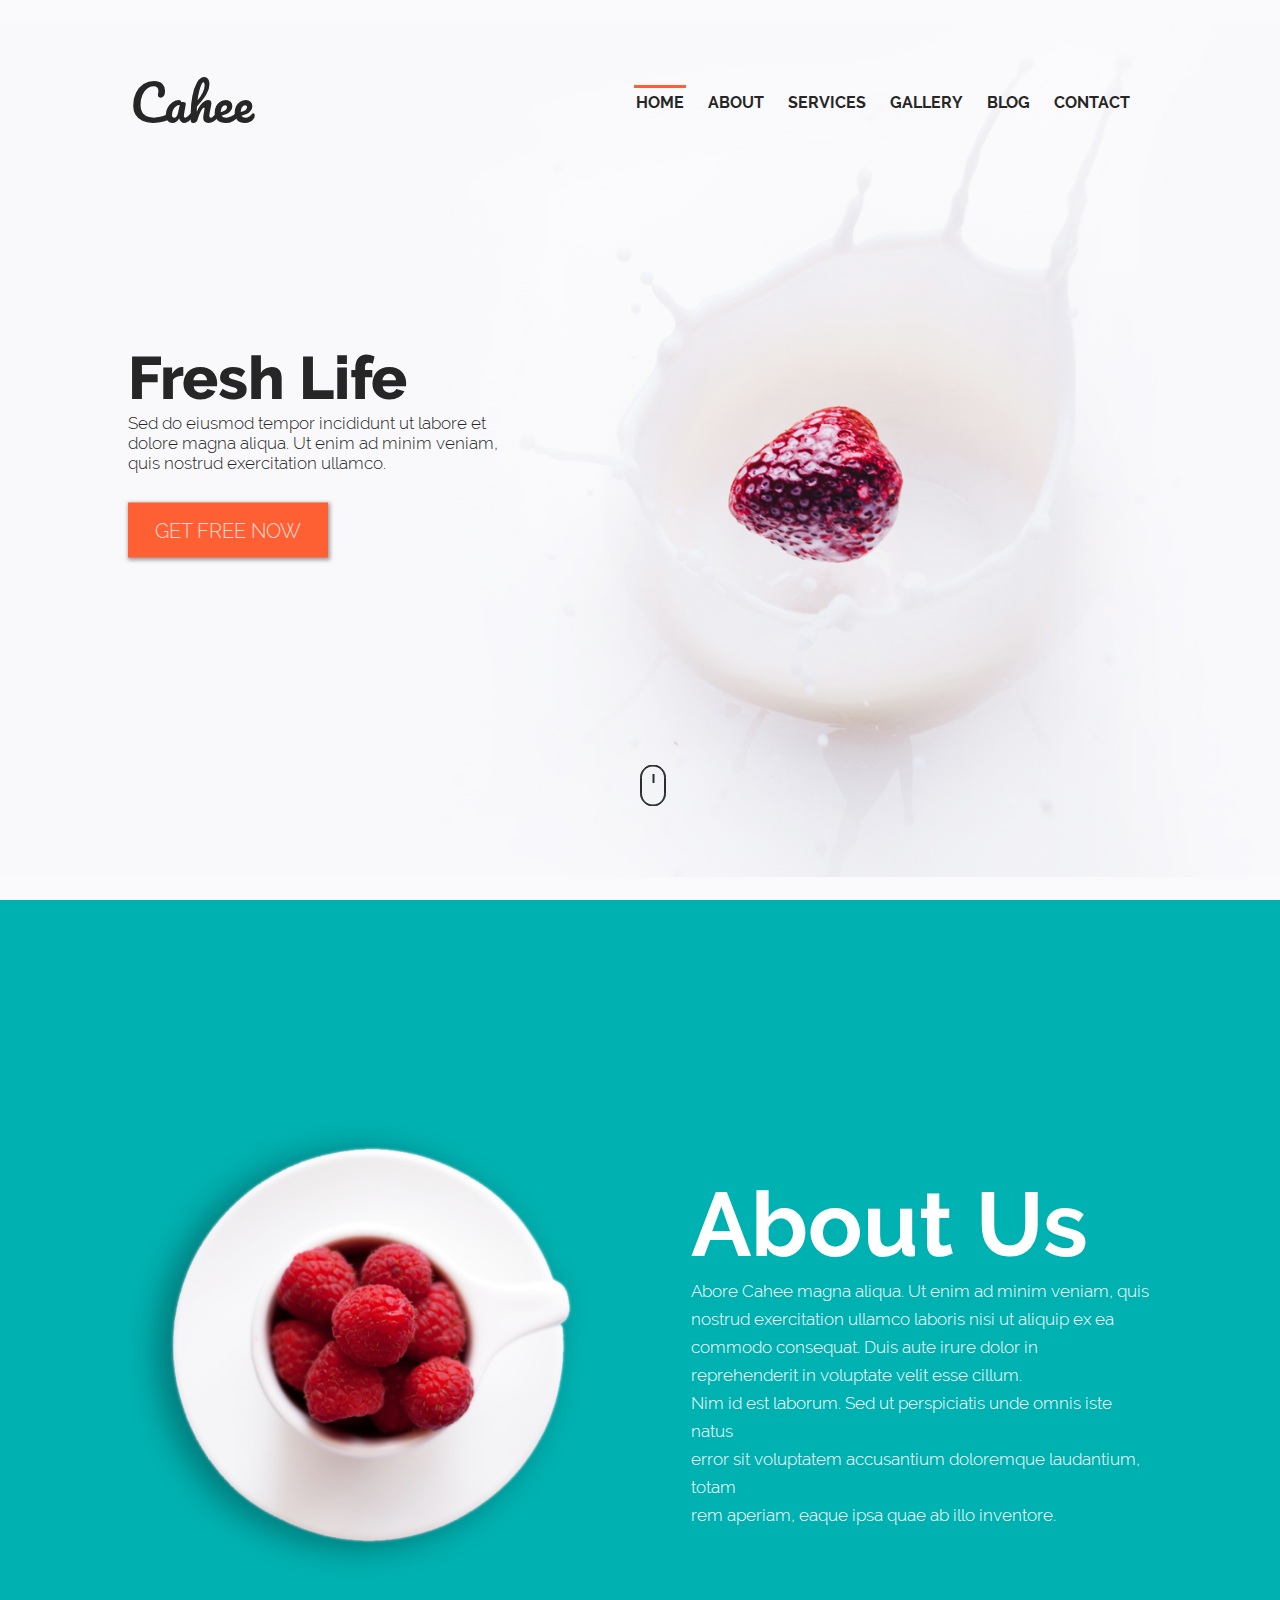
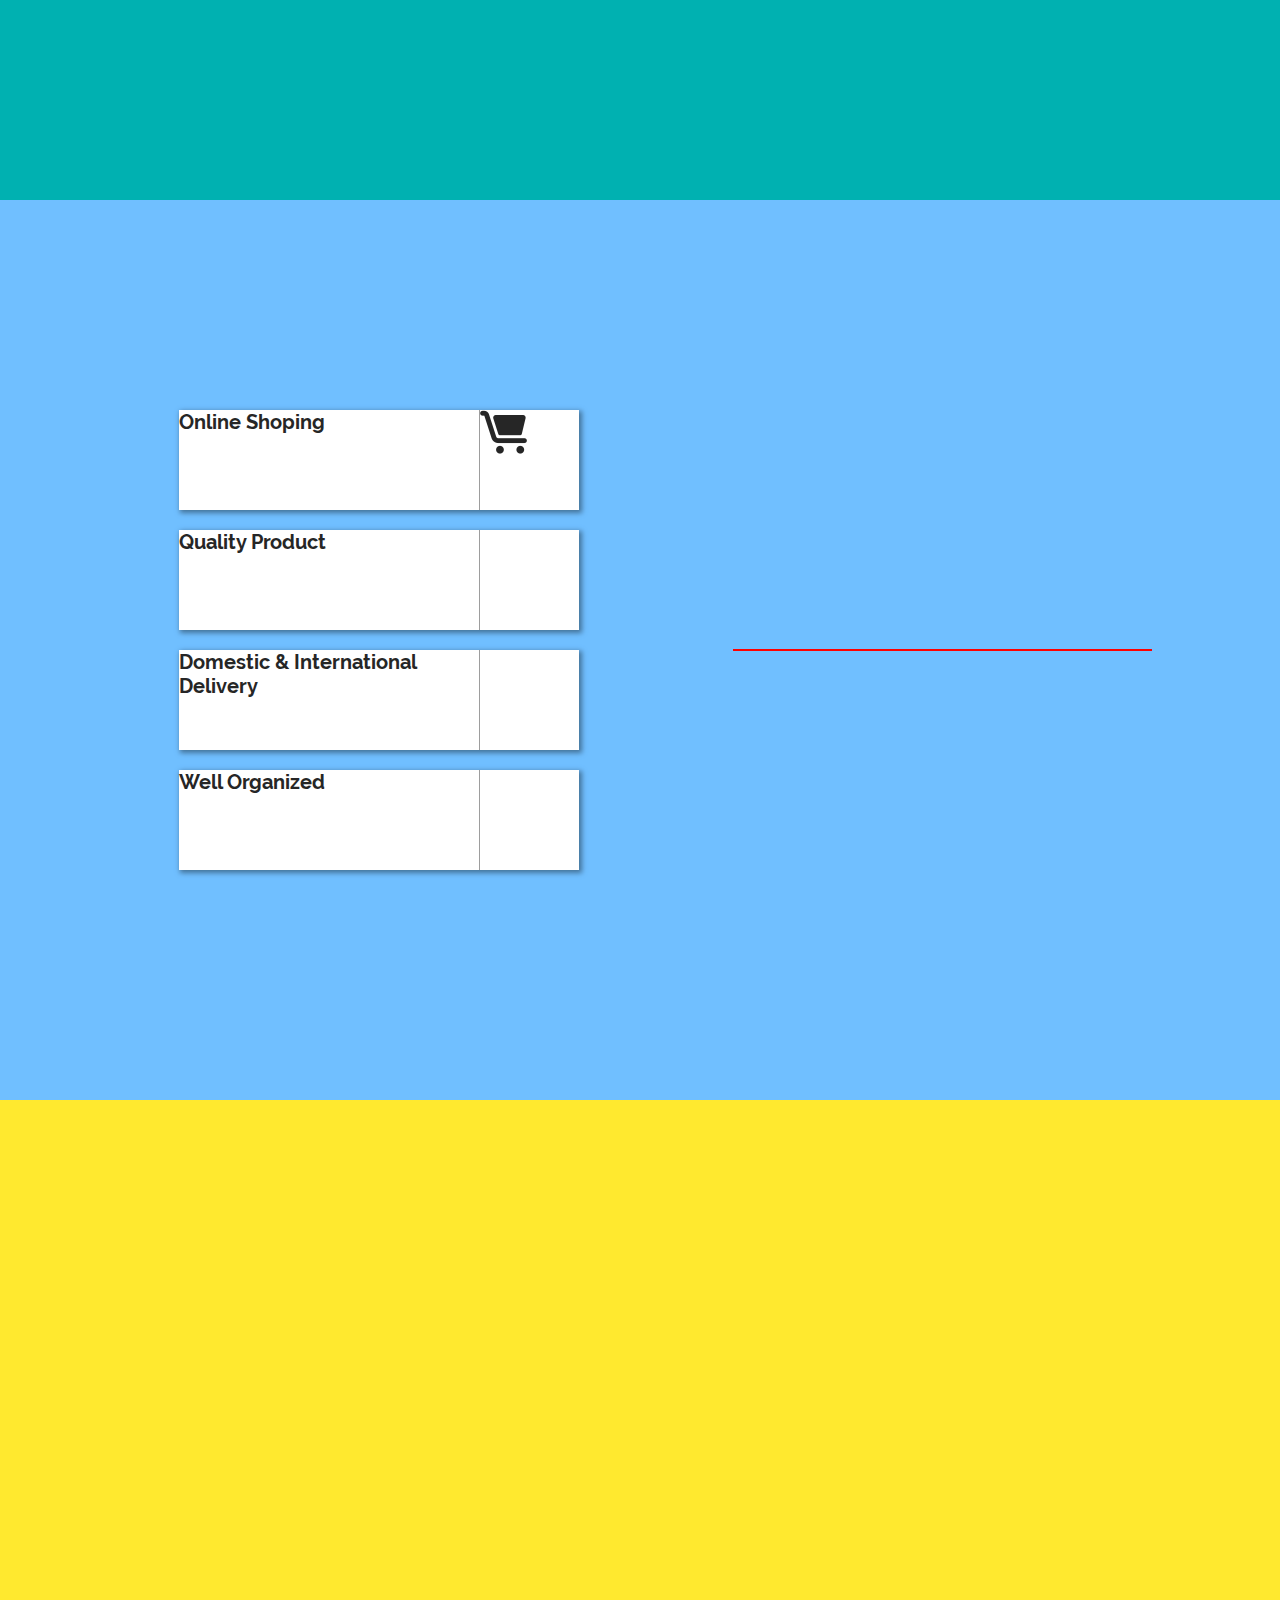
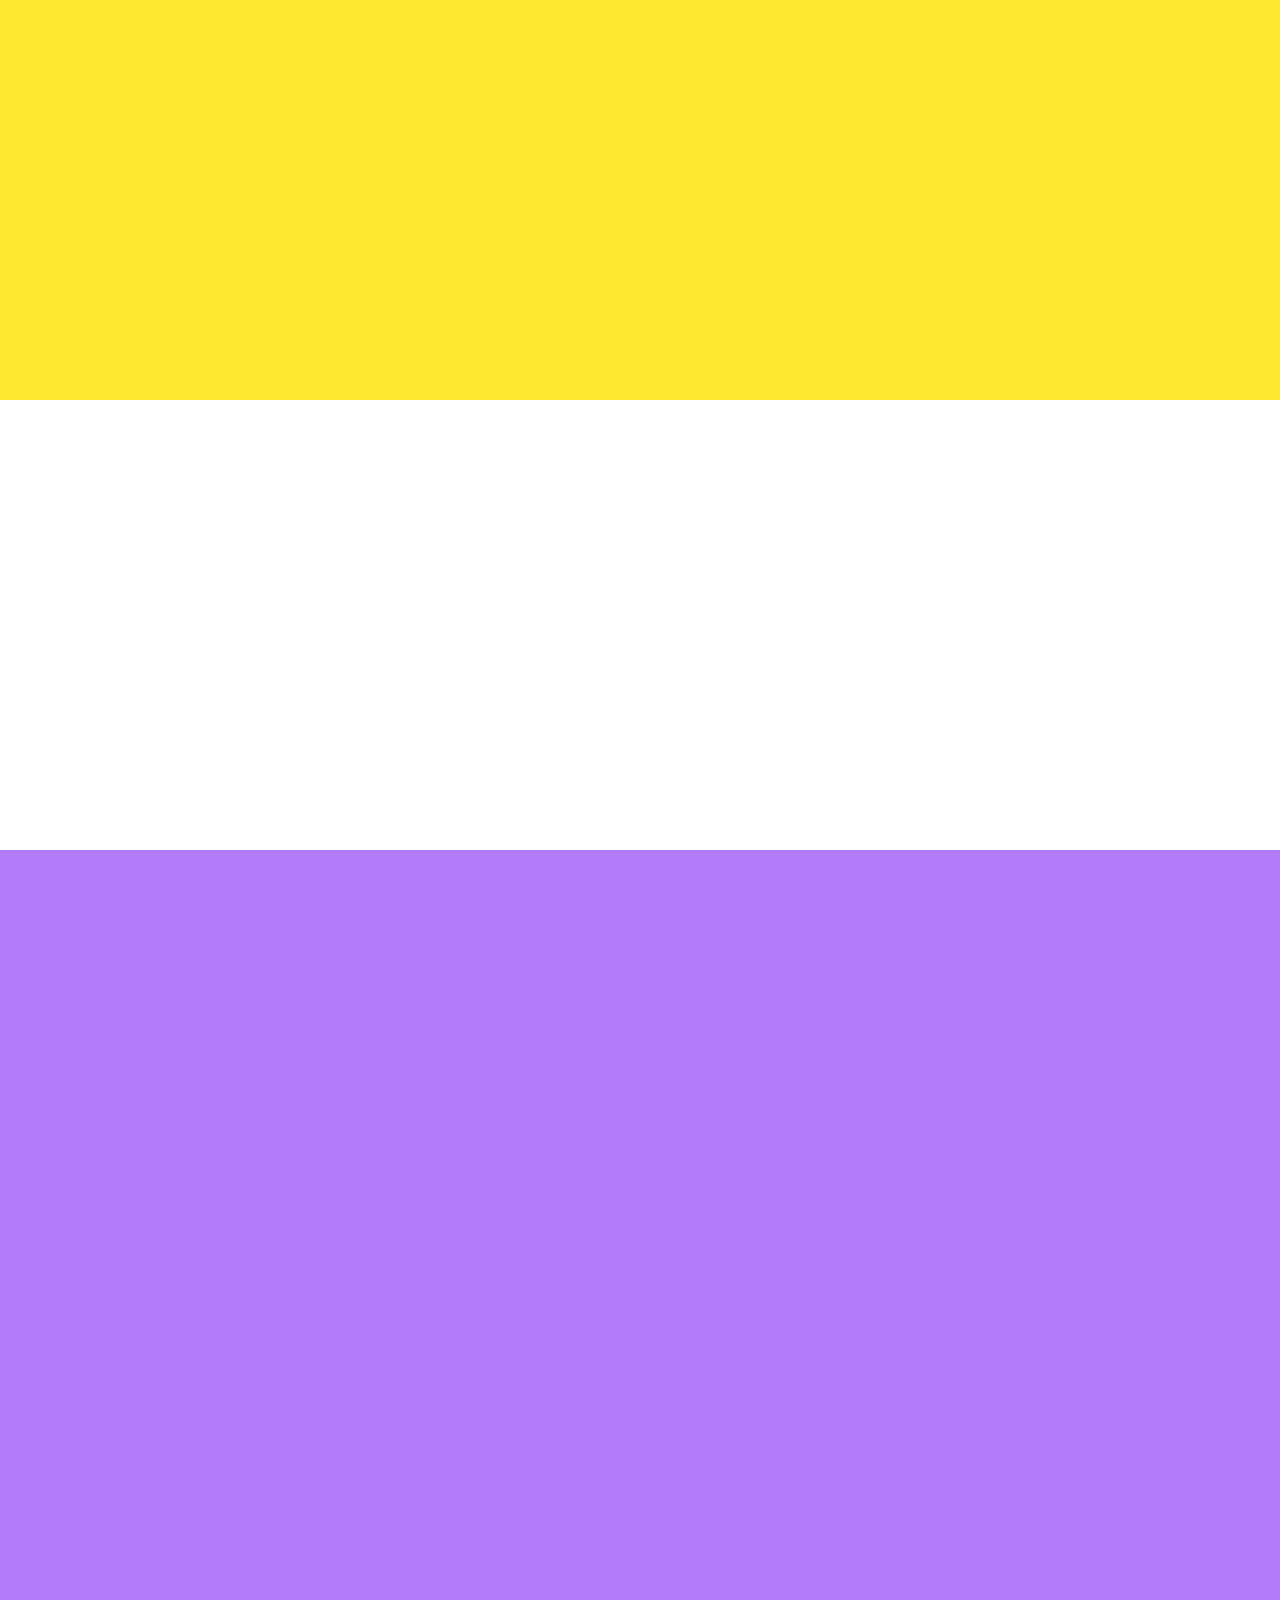
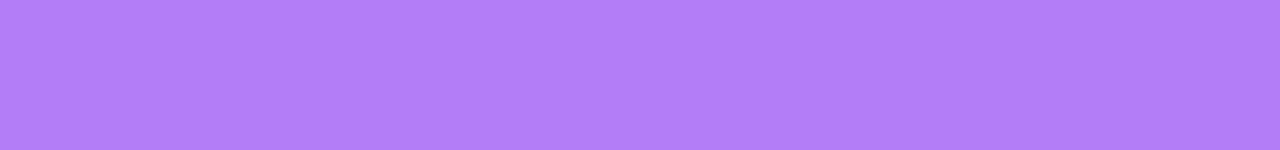
==== index.html @ 4faba1c3 "psd to html project" ====
<!DOCTYPE html>
<html lang="en">
<head>
    <meta charset="UTF-8">
    <meta name="viewport" content="width=device-width, initial-scale=1.0">
    <meta http-equiv="X-UA-Compatible" content="ie=edge">
    <title>Weekly WebDev Challenge 2</title>
    <link href="css/bootstrap-grid.min.css" rel="stylesheet">
    <link href="css/style.css" rel="stylesheet">
</head>
<body>
    <div class="wrapper">
        <header class="home">
            <nav class="nav">
                <ul class="navbar">
                    <li class="navbar__item--left"><a class="navbar__link navbar__link--logo" href="#">Cahee</a></li>
                    <li class="navbar__item navbar__item--right"><a class="navbar__link navbar__link--active" href="#">HOME</a></li>
                    <li class="navbar__item"><a class="navbar__link" href="#">ABOUT</a></li>
                    <li class="navbar__item"><a class="navbar__link" href="#">SERVICES</a></li>
                    <li class="navbar__item"><a class="navbar__link" href="#">GALLERY</a></li>
                    <li class="navbar__item"><a class="navbar__link" href="#">BLOG</a></li>
                    <li class="navbar__item"><a class="navbar__link" href="#">CONTACT</a></li>
                </ul>
            </nav>
            <div class="home__information">
                <span class="home__title">Fresh Life</span>
                <span class="home__description">Sed do eiusmod tempor incididunt ut labore et<br> dolore magna aliqua. Ut enim ad minim veniam,<br> quis nostrud exercitation ullamco.</span>
                <button class="home__btn">GET FREE NOW</button>
            </div>
            <a class="mouse-icon">
                <svg version="1.1" x="0px" y="0px" width="26px" height="41px" viewBox="0 0 25 41" style="enable-background:new 0 0 25 41;" xml:space="preserve">
                    <path style="fill:#2C2D2D;" d="M12.5,0C5.6,0,0,5.6,0,12.5v16C0,35.4,5.6,41,12.5,41S25,35.4,25,28.5v-16C25,5.6,19.4,0,12.5,0z M24,28.5C24,34.9,18.9,40,12.5,40S1,34.9,1,28.5v-16C1,6.1,6.1,1,12.5,1S24,6.1,24,12.5V28.5z" stroke="#2C2D2D" stroke-width="1"/>
                    <rect x="12" y="9" style="fill-rule:evenodd;clip-rule:evenodd;fill:#2C2D2D;" width="2" height="9"/>
                </svg>
            </a>
        </header>
        <section class="about">
            <div class="about__img"><img  src="../assets/img/about-img.png" alt="" ></div>
            <span class="about__information">
                <span class="about__title">About Us</span>
                <span class="about__description">
                <p class="about__paragraph">Abore Cahee magna aliqua. Ut enim ad minim veniam, quis <br> nostrud exercitation ullamco laboris nisi ut aliquip ex ea <br> commodo consequat. Duis aute irure dolor in <br> reprehenderit in voluptate velit esse cillum.</p>
                <p class="about__paragraph">Nim id est laborum. Sed ut perspiciatis unde omnis iste natus <br> error sit voluptatem accusantium doloremque laudantium, totam <br> rem aperiam, eaque ipsa quae ab illo inventore.</p>
                </span>
            </span>
        </section >
        <section class="services">
            <div class="services__menu">
                <div class="services__card">
                    <div class="services__service">Online Shoping</div>
                    <div class="services__icon"><img src="../assets/img/icon-shop.png" alt=""></div>
                </div>
                <div class="services__card">
                    <div class="services__service">Quality Product</div>
                    <div class="services__icon"><img src="" alt=""></div>
                </div >
                <div class="services__card">
                    <div class="services__service">Domestic & International Delivery</div>
                    <div class="services__icon"><img src="" alt=""></div>
                </div>
                <div class="services__card">
                    <div class="services__service">Well Organized</div>
                    <div class="services__icon"><img src="" alt=""></div>
                </div>
            </div>
            <div class="services__title">

            </div>
        </section>
        <section class="gallery">
        </section>
        <section class="subscribe">
        </section>
        <section class="blog">
        </section>
        <section class="contact">
        </section>

    </div>
</body>
</html>
---- css/style.css ----
* {
  color: #262626;
  font-family: 'Raleway', sans-serif;
  -webkit-box-sizing: border-box;
          box-sizing: border-box;
  margin: 0;
  padding: 0; }

img {
  display: block;
  max-width: 100%;
  height: auto; }

@font-face {
  src: url("../fonts/Pacifico/Pacifico-Regular.ttf");
  font-family: 'Pacifico'; }

@font-face {
  src: url("../fonts/Raleway/Raleway-Bold.ttf");
  font-family: 'Raleway';
  font-weight: bold; }

@font-face {
  src: url("../fonts/Raleway/Raleway-ExtraBold.ttf");
  font-family: 'Raleway';
  font-weight: 900; }

@font-face {
  src: url("../fonts/Raleway/Raleway-Light.ttf");
  font-family: 'Raleway'; }

.home {
  background-image: url("../assets/img/header-bg.jpg");
  background-position: center center;
  background-size: contain;
  min-height: 100vh;
  background-repeat: no-repeat;
  background-color: #faf9fb;
  padding: 0 10%;
  position: relative; }
  .home__information {
    position: absolute;
    top: 50%;
    -webkit-transform: translate(0, -50%);
        -ms-transform: translate(0, -50%);
            transform: translate(0, -50%); }
  .home__title {
    font-size: 60px;
    font-weight: 900;
    display: block; }
  .home__description {
    font-size: 17px;
    display: block; }
  .home__btn {
    display: block;
    width: 200px;
    height: 55px;
    font-size: 20px;
    outline: none;
    margin-top: 30px;
    background-color: #ff6033;
    border: none;
    color: #ffdcd6;
    -webkit-box-shadow: 1px 1px 4px 1px #9a9a9c;
            box-shadow: 1px 1px 4px 1px #9a9a9c;
    cursor: pointer; }

.nav {
  padding-top: 50px; }

.navbar {
  margin: 0;
  padding: 0;
  list-style-type: none;
  display: -webkit-box;
  display: -ms-flexbox;
  display: flex;
  -ms-flex-item-align: start;
      align-self: flex-start;
  overflow: hidden;
  margin: auto; }
  .navbar__item {
    margin-right: 20px;
    display: -webkit-box;
    display: -ms-flexbox;
    display: flex;
    -ms-flex-item-align: center;
        align-self: center; }
    .navbar__item--left {
      -ms-flex-item-align: start;
          align-self: flex-start; }
    .navbar__item--right {
      margin-left: auto; }
  .navbar__link {
    display: block;
    text-decoration: none;
    font-size: 16px;
    font-weight: bold;
    border-top: 3px solid transparent;
    border-bottom: 3px solid transparent;
    padding: 5px 2px;
    -webkit-transition: all .3s ease;
    -o-transition: all .3s ease;
    transition: all .3s ease; }
    .navbar__link--logo {
      font-family: 'Pacifico', cursive;
      font-size: 50px;
      font-weight: normal; }

.navbar__link:hover,
.navbar__link--active {
  border-top: 3px solid #ff6033; }

.mouse-icon {
  position: absolute;
  top: 85%;
  left: 50%; }

.mouse-icon svg {
  position: relative;
  cursor: pointer; }

.mouse-icon svg rect {
  top: 10px;
  position: absolute;
  bottom: 10px;
  left: 0;
  -webkit-animation-name: mousescroll;
          animation-name: mousescroll;
  -webkit-animation-duration: 1s;
          animation-duration: 1s;
  -webkit-animation-iteration-count: infinite;
          animation-iteration-count: infinite;
  -webkit-animation-timing-function: linear;
          animation-timing-function: linear; }

@-webkit-keyframes mousescroll {
  0% {
    -webkit-transform: translateY(0px);
            transform: translateY(0px);
    opacity: 0; }
  50% {
    -webkit-transform: translateY(4px);
            transform: translateY(4px);
    opacity: 1; }
  100% {
    -webkit-transform: translateY(8px);
            transform: translateY(8px);
    opacity: 0; } }

@keyframes mousescroll {
  0% {
    -webkit-transform: translateY(0px);
            transform: translateY(0px);
    opacity: 0; }
  50% {
    -webkit-transform: translateY(4px);
            transform: translateY(4px);
    opacity: 1; }
  100% {
    -webkit-transform: translateY(8px);
            transform: translateY(8px);
    opacity: 0; } }

.about {
  background-color: #00b1b1;
  min-height: 100vh;
  padding: 0 10%;
  display: -webkit-box;
  display: -ms-flexbox;
  display: flex;
  -webkit-box-align: center;
      -ms-flex-align: center;
          align-items: center; }
  .about__img {
    -webkit-box-flex: 1;
        -ms-flex: 1 1 50%;
            flex: 1 1 50%;
    margin-right: 5%; }
  .about__title {
    color: white;
    font-size: 90px;
    font-weight: 700; }
  .about__information {
    -webkit-box-flex: 1;
        -ms-flex: 1 1 50%;
            flex: 1 1 50%;
    margin-left: 5%; }
  .about__paragraph {
    color: white;
    font-size: 17px;
    line-height: 28px; }

.services {
  background-color: #70bfff;
  min-height: 100vh;
  padding: 0 10%;
  display: -webkit-box;
  display: -ms-flexbox;
  display: flex;
  -webkit-box-align: center;
      -ms-flex-align: center;
          align-items: center; }
  .services__menu {
    padding: 5%;
    -webkit-box-flex: 1;
        -ms-flex: 1 1 50%;
            flex: 1 1 50%;
    margin-right: 5%; }
  .services__card {
    height: 100px;
    width: 400px;
    background-color: #ffffff;
    margin-bottom: 20px;
    -webkit-box-shadow: 2px 2px 5px 1px #44739a;
            box-shadow: 2px 2px 5px 1px #44739a;
    display: -webkit-box;
    display: -ms-flexbox;
    display: flex; }
  .services__title {
    background-image: url("../assets/img/services-bg.jpg");
    border: 1px solid red;
    -webkit-box-flex: 1;
        -ms-flex: 1 1 50%;
            flex: 1 1 50%;
    margin-left: 5%; }
  .services__service {
    font-size: 20px;
    font-weight: 700;
    height: 100%;
    width: 75%; }
  .services__icon {
    width: 25%;
    border-left: 1px solid #9d9d9d;
    height: 100%;
    width: 25%; }

.gallery {
  background-color: #ffe92f;
  min-height: 100vh; }

.subscribe {
  background-color: #ffffff;
  min-height: 50vh; }

.blog {
  background-color: #b07cf7;
  min-height: 100vh; }

/*# sourceMappingURL=[data-uri] */
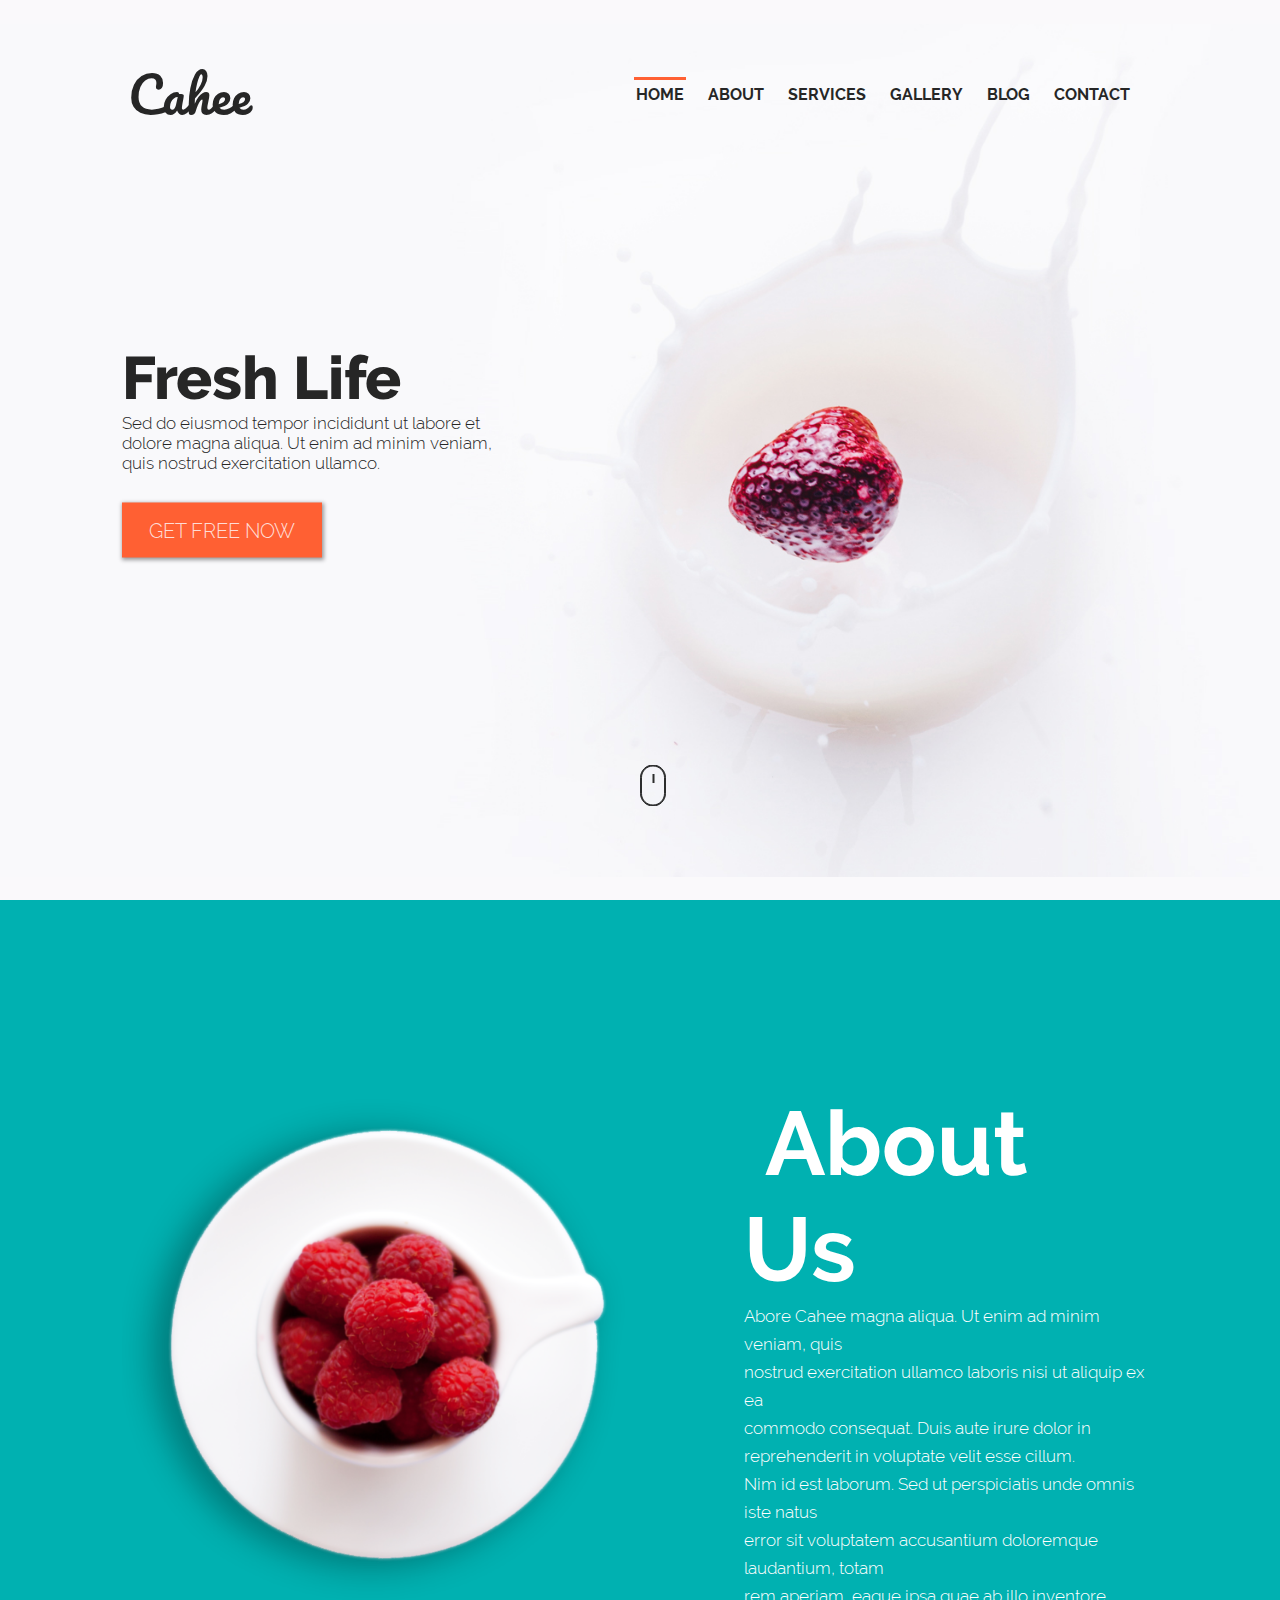
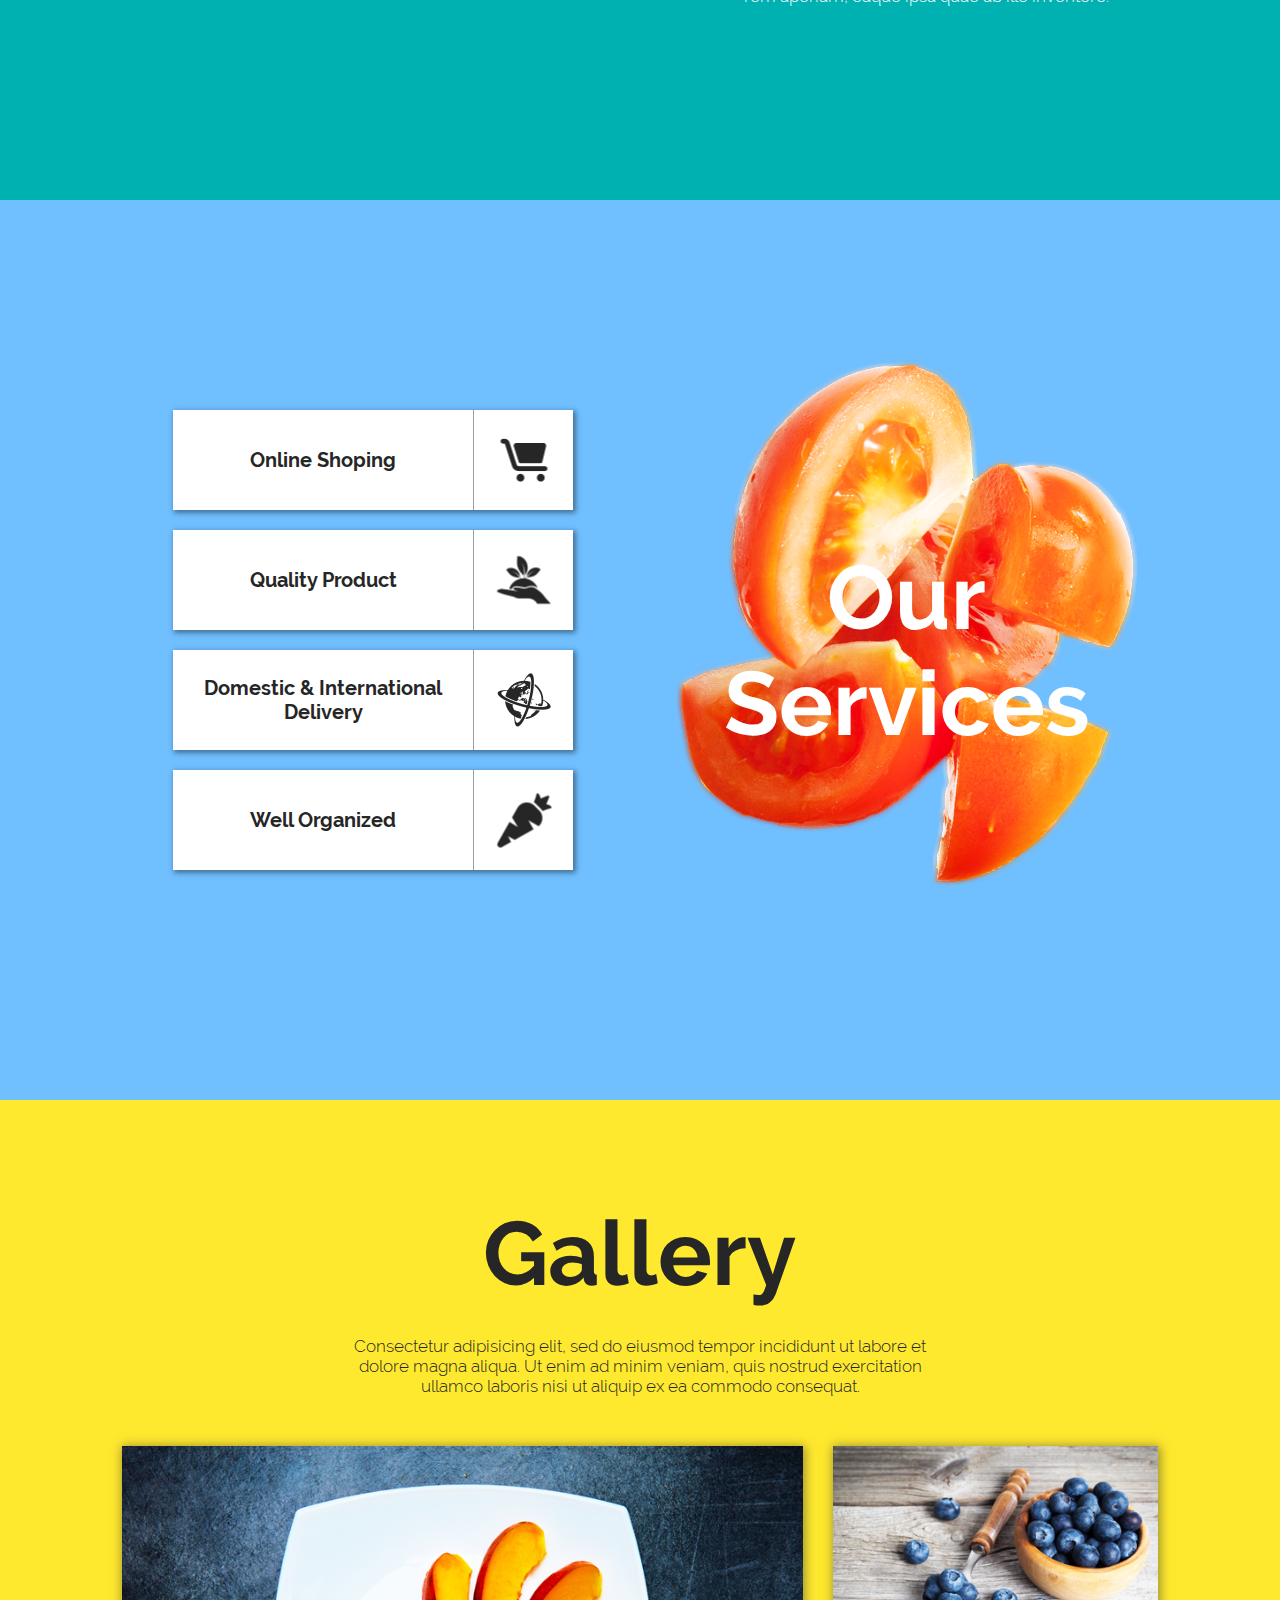
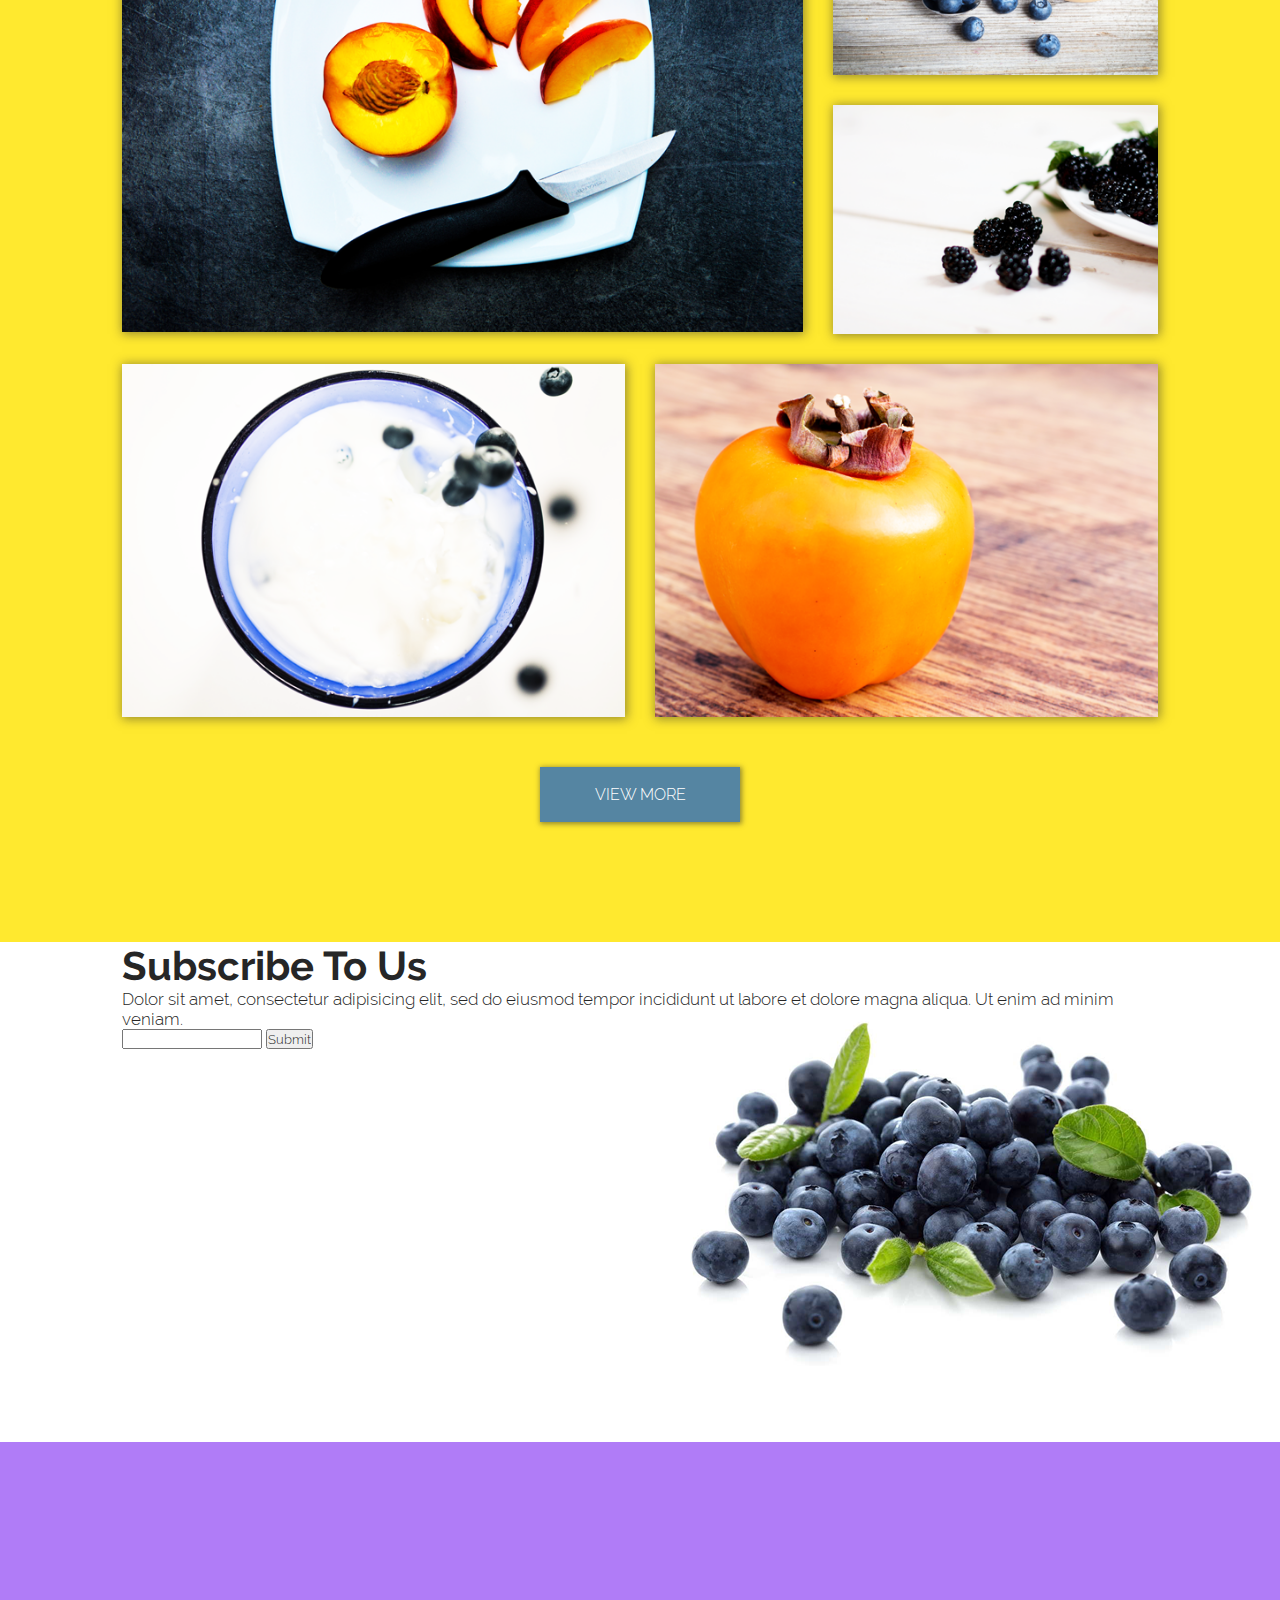
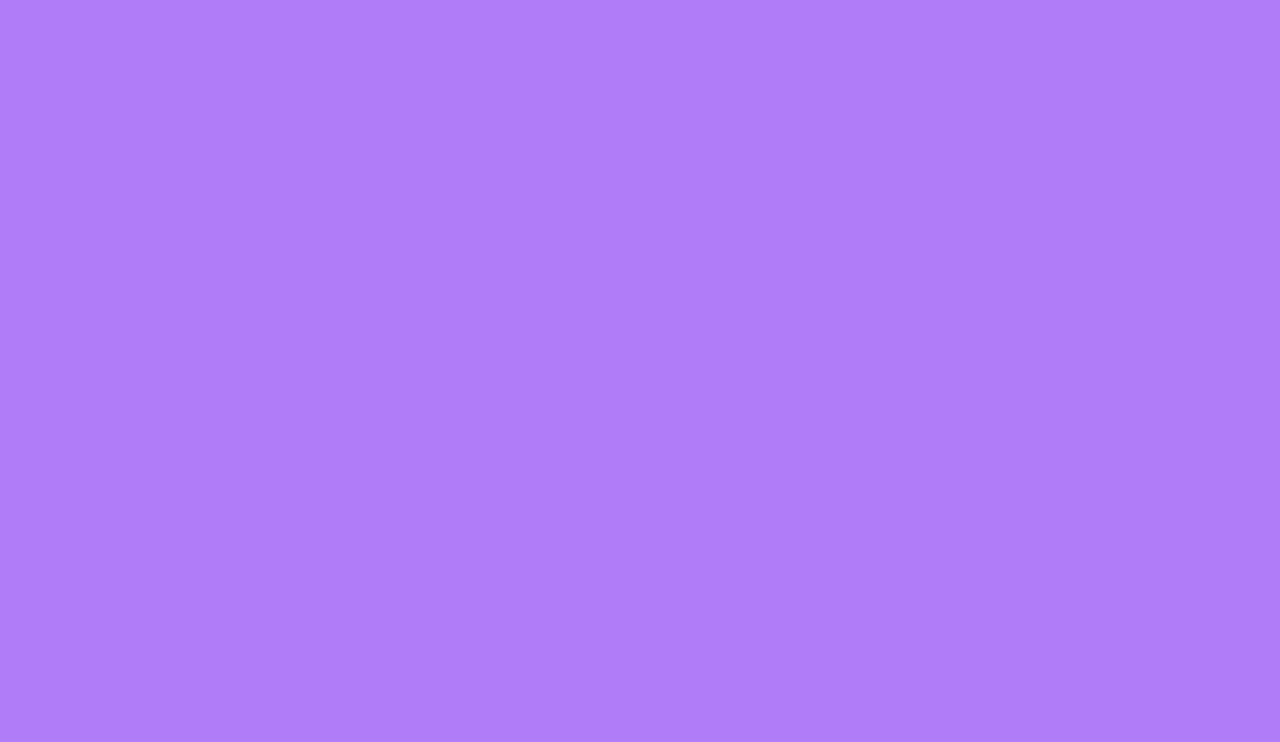
==== commit 4a207c4c: "completed services section(desktop), added gallery section, and started work with subscribe section" ====
--- a/index.html
+++ b/index.html
@@ -9,11 +9,12 @@
     <link href="css/style.css" rel="stylesheet">
 </head>
 <body>
-    <div class="wrapper">
+    <div class="container-fluid">
+        
         <header class="home">
             <nav class="nav">
                 <ul class="navbar">
-                    <li class="navbar__item--left"><a class="navbar__link navbar__link--logo" href="#">Cahee</a></li>
+                    <li class="navbar__ item navbar__item--left"><a class="navbar__logo" href="#">Cahee</a></li>
                     <li class="navbar__item navbar__item--right"><a class="navbar__link navbar__link--active" href="#">HOME</a></li>
                     <li class="navbar__item"><a class="navbar__link" href="#">ABOUT</a></li>
                     <li class="navbar__item"><a class="navbar__link" href="#">SERVICES</a></li>
@@ -22,10 +23,13 @@
                     <li class="navbar__item"><a class="navbar__link" href="#">CONTACT</a></li>
                 </ul>
             </nav>
+            
             <div class="home__information">
-                <span class="home__title">Fresh Life</span>
-                <span class="home__description">Sed do eiusmod tempor incididunt ut labore et<br> dolore magna aliqua. Ut enim ad minim veniam,<br> quis nostrud exercitation ullamco.</span>
-                <button class="home__btn">GET FREE NOW</button>
+                <div class="col-md-10 col-centered">
+                    <span class="home__title">Fresh Life</span>
+                    <span class="home__description">Sed do eiusmod tempor incididunt ut labore et<br> dolore magna aliqua. Ut enim ad minim veniam,<br> quis nostrud exercitation ullamco.</span>
+                    <button class="home__btn">GET FREE NOW</button>
+                </div>
             </div>
             <a class="mouse-icon">
                 <svg version="1.1" x="0px" y="0px" width="26px" height="41px" viewBox="0 0 25 41" style="enable-background:new 0 0 25 41;" xml:space="preserve">
@@ -35,41 +39,109 @@
             </a>
         </header>
         <section class="about">
-            <div class="about__img"><img  src="../assets/img/about-img.png" alt="" ></div>
-            <span class="about__information">
-                <span class="about__title">About Us</span>
-                <span class="about__description">
-                <p class="about__paragraph">Abore Cahee magna aliqua. Ut enim ad minim veniam, quis <br> nostrud exercitation ullamco laboris nisi ut aliquip ex ea <br> commodo consequat. Duis aute irure dolor in <br> reprehenderit in voluptate velit esse cillum.</p>
-                <p class="about__paragraph">Nim id est laborum. Sed ut perspiciatis unde omnis iste natus <br> error sit voluptatem accusantium doloremque laudantium, totam <br> rem aperiam, eaque ipsa quae ab illo inventore.</p>
-                </span>
-            </span>
-        </section >
-        <section class="services">
-            <div class="services__menu">
-                <div class="services__card">
-                    <div class="services__service">Online Shoping</div>
-                    <div class="services__icon"><img src="../assets/img/icon-shop.png" alt=""></div>
-                </div>
-                <div class="services__card">
-                    <div class="services__service">Quality Product</div>
-                    <div class="services__icon"><img src="" alt=""></div>
-                </div >
-                <div class="services__card">
-                    <div class="services__service">Domestic & International Delivery</div>
-                    <div class="services__icon"><img src="" alt=""></div>
-                </div>
-                <div class="services__card">
-                    <div class="services__service">Well Organized</div>
-                    <div class="services__icon"><img src="" alt=""></div>
+            <div class="col-md-10 col-centered">
+                <div class="row align-items-center">
+                    <div class="col-md-6 ">
+                        <div><img src="../assets/img/about-img.png" alt="" ></div>
+                    </div>
+                    <div class="col-md-5 offset-1">
+                        <span class="about__information">
+                            <span class="about__title">About Us</span>
+                            <span class="about__description">
+                                <p class="about__paragraph">Abore Cahee magna aliqua. Ut enim ad minim veniam, quis <br> nostrud exercitation ullamco laboris nisi ut aliquip ex ea <br> commodo consequat. Duis aute irure dolor in <br> reprehenderit in voluptate velit esse cillum.</p>
+                                <p class="about__paragraph">Nim id est laborum. Sed ut perspiciatis unde omnis iste natus <br> error sit voluptatem accusantium doloremque laudantium, totam <br> rem aperiam, eaque ipsa quae ab illo inventore.</p>
+                            </span>
+                        </span>
+                    </div>
                 </div>
             </div>
-            <div class="services__title">
-
+        </section>
+        <section class="services">
+            <div class="col-md-10 col-centered">
+                <div class="row">
+                    <div class="col-md-6 d-flex justify-content-center align-items-center">
+                        <div class="services__menu">
+                            <div class="services__card">
+                                <div class="services__service">
+                                    <span class="services__info">Online Shoping</span>
+                                </div>
+                                <div class="services__icon-container"><img class="services__icon" src="../assets/img/icon-shop.png" alt=""></div>
+                            </div>
+                            <div class="services__card">
+                                <div class="services__service">
+                                    <span class="services__info">Quality Product</span>  
+                                </div>
+                                <div class="services__icon-container"><img class="services__icon" src="../assets/img/icon-product.png" alt=""></div>
+                            </div >
+                            <div class="services__card">
+                                <div class="services__service">
+                                    <span class="services__info">Domestic & International Delivery</span> 
+                                </div>
+                                <div class="services__icon-container"><img class="services__icon" src="../assets/img/icon-delivery.png" alt=""></div>
+                            </div>
+                            <div class="services__card">
+                                <div class="services__service">
+                                    <span class="services__info">Well Organized</span> 
+                                </div>
+                                <div class="services__icon-container"><img class="services__icon" src="../assets/img/icon-organized.png" alt=""></div>
+                            </div>
+                        </div>
+                    </div>
+                    <div class="col-md-6 ">
+                        <div class="services__title">
+                            <span class="services__text">
+                            Our Services
+                            </span>
+                        </div>
+                    </div>
+                </div>
             </div>
         </section>
         <section class="gallery">
+            <h2 class="gallery__title">Gallery</h2>
+            <div class="gallery__desc">
+                Consectetur adipisicing elit, sed do eiusmod tempor incididunt ut labore et dolore magna aliqua. Ut enim ad minim veniam, quis nostrud exercitation ullamco laboris nisi ut aliquip ex ea commodo consequat.
+            </div>
+            <div class="gallery__images">
+                <div class="col-md-10 col-centered">
+                    <div class="row">
+                        <div class="col-md-8">
+                            <img class="gallery__img" src="../assets/img/gallery-img1.png" alt="">
+                        </div>
+                        <div class="col-md-4 col-centered">
+                            <img class="gallery__img" src="../assets/img/gallery-img2.png" alt="">
+                            <img class="gallery__img gallery__img--col" src="../assets/img/gallery-img3.png" alt="">
+                        </div>
+                        <div class="col-md-6">
+                            <img class="gallery__img gallery__img--col" src="../assets/img/gallery-img4.png" alt="">
+                        </div>
+                        <div class="col-md-6">
+                            <img class="gallery__img gallery__img--col" src="../assets/img/gallery-img5.png" alt="">
+                        </div>     
+                    </div>
+                </div>
+            </div>
+            <a class="gallery__btn" href="#">VIEW MORE</a>
         </section>
         <section class="subscribe">
+            <div class="col-md-10 col-centered">
+                <div class="subscribe__title">
+                    Subscribe To Us
+                </div>
+            </div>
+            <div class="col-md-10 col-centered">
+                <div class="subscribe__desc">
+                    Dolor sit amet, consectetur adipisicing elit, sed do eiusmod tempor incididunt ut labore et dolore magna aliqua. Ut enim ad minim veniam.
+                </div>
+            </div>
+            <div class="col-md-10 col-centered">
+                <div class="subscribe__form-container">
+                        <form>
+                            <input type=text>
+                            <input type="submit">
+                        </form>
+                </div>
+            </div>
         </section>
         <section class="blog">
         </section>
--- a/css/style.css
+++ b/css/style.css
@@ -6,6 +6,9 @@
   margin: 0;
   padding: 0; }
 
+.container-fluid {
+  padding: 0; }
+
 img {
   display: block;
   max-width: 100%;
@@ -28,6 +31,9 @@
 @font-face {
   src: url("../fonts/Raleway/Raleway-Light.ttf");
   font-family: 'Raleway'; }
+
+.col-centered {
+  margin: 0 auto; }
 
 .home {
   background-image: url("../assets/img/header-bg.jpg");
@@ -36,11 +42,11 @@
   min-height: 100vh;
   background-repeat: no-repeat;
   background-color: #faf9fb;
-  padding: 0 10%;
   position: relative; }
   .home__information {
     position: absolute;
     top: 50%;
+    width: 100%;
     -webkit-transform: translate(0, -50%);
         -ms-transform: translate(0, -50%);
             transform: translate(0, -50%); }
@@ -66,7 +72,7 @@
     cursor: pointer; }
 
 .nav {
-  padding-top: 50px; }
+  padding: 50px 10% 0; }
 
 .navbar {
   margin: 0;
@@ -102,10 +108,11 @@
     -webkit-transition: all .3s ease;
     -o-transition: all .3s ease;
     transition: all .3s ease; }
-    .navbar__link--logo {
-      font-family: 'Pacifico', cursive;
-      font-size: 50px;
-      font-weight: normal; }
+  .navbar__logo {
+    font-family: 'Pacifico', cursive;
+    font-size: 50px;
+    font-weight: normal;
+    text-decoration: none; }
 
 .navbar__link:hover,
 .navbar__link--active {
@@ -165,18 +172,12 @@
 .about {
   background-color: #00b1b1;
   min-height: 100vh;
-  padding: 0 10%;
   display: -webkit-box;
   display: -ms-flexbox;
   display: flex;
   -webkit-box-align: center;
       -ms-flex-align: center;
           align-items: center; }
-  .about__img {
-    -webkit-box-flex: 1;
-        -ms-flex: 1 1 50%;
-            flex: 1 1 50%;
-    margin-right: 5%; }
   .about__title {
     color: white;
     font-size: 90px;
@@ -194,19 +195,12 @@
 .services {
   background-color: #70bfff;
   min-height: 100vh;
-  padding: 0 10%;
   display: -webkit-box;
   display: -ms-flexbox;
   display: flex;
   -webkit-box-align: center;
       -ms-flex-align: center;
           align-items: center; }
-  .services__menu {
-    padding: 5%;
-    -webkit-box-flex: 1;
-        -ms-flex: 1 1 50%;
-            flex: 1 1 50%;
-    margin-right: 5%; }
   .services__card {
     height: 100px;
     width: 400px;
@@ -218,33 +212,102 @@
     display: -ms-flexbox;
     display: flex; }
   .services__title {
-    background-image: url("../assets/img/services-bg.jpg");
-    border: 1px solid red;
-    -webkit-box-flex: 1;
-        -ms-flex: 1 1 50%;
-            flex: 1 1 50%;
-    margin-left: 5%; }
+    background-image: url("../assets/img/services.png");
+    background-position: top center;
+    background-repeat: no-repeat;
+    display: -webkit-box;
+    display: -ms-flexbox;
+    display: flex;
+    -webkit-box-pack: center;
+        -ms-flex-pack: center;
+            justify-content: center;
+    -webkit-box-align: center;
+        -ms-flex-align: center;
+            align-items: center;
+    width: 100%;
+    height: 580px;
+    text-align: center; }
+  .services__text {
+    font-size: 90px;
+    color: white;
+    font-weight: bold; }
   .services__service {
     font-size: 20px;
     font-weight: 700;
     height: 100%;
-    width: 75%; }
-  .services__icon {
+    width: 75%;
+    position: relative; }
+  .services__info {
+    position: absolute;
+    top: 50%;
+    left: 50%;
+    width: 100%;
+    text-align: center;
+    -webkit-transform: translate(-50%, -50%);
+        -ms-transform: translate(-50%, -50%);
+            transform: translate(-50%, -50%); }
+  .services__icon-container {
     width: 25%;
     border-left: 1px solid #9d9d9d;
     height: 100%;
-    width: 25%; }
+    position: relative; }
+  .services__icon {
+    position: absolute;
+    top: 50%;
+    left: 50%;
+    text-align: center;
+    -webkit-transform: translate(-50%, -50%);
+        -ms-transform: translate(-50%, -50%);
+            transform: translate(-50%, -50%); }
 
 .gallery {
   background-color: #ffe92f;
-  min-height: 100vh; }
+  min-height: 100vh;
+  padding-bottom: 120px; }
+  .gallery__title {
+    font-size: 90px;
+    text-align: center;
+    padding-top: 100px;
+    padding-bottom: 30px; }
+  .gallery__desc {
+    font-size: 17px;
+    width: 600px;
+    margin: auto;
+    text-align: center;
+    padding-bottom: 50px; }
+  .gallery__img {
+    -webkit-box-shadow: 1px 1px 10px 1px rgba(44, 43, 43, 0.5);
+            box-shadow: 1px 1px 10px 1px rgba(44, 43, 43, 0.5); }
+    .gallery__img--col {
+      margin-top: 30px; }
+  .gallery__btn {
+    width: 200px;
+    height: 55px;
+    margin: auto;
+    display: block;
+    text-decoration: none;
+    text-align: center;
+    line-height: 55px;
+    background-color: #5585a2;
+    color: white;
+    margin-top: 50px;
+    -webkit-box-shadow: 1px 1px 5px 1px rgba(44, 43, 43, 0.5);
+            box-shadow: 1px 1px 5px 1px rgba(44, 43, 43, 0.5); }
 
 .subscribe {
   background-color: #ffffff;
-  min-height: 50vh; }
+  min-height: 500px;
+  background-image: url("../assets/img/subscribe.jpg");
+  background-repeat: no-repeat;
+  background-position: right center; }
+  .subscribe__title {
+    font-size: 40px;
+    font-weight: bold; }
+  .subscribe__desc {
+    font-size: 17px; }
 
 .blog {
   background-color: #b07cf7;
   min-height: 100vh; }
 
-/*# sourceMappingURL=[data-uri] */
+/*# sourceMappingURL=[data-uri] */
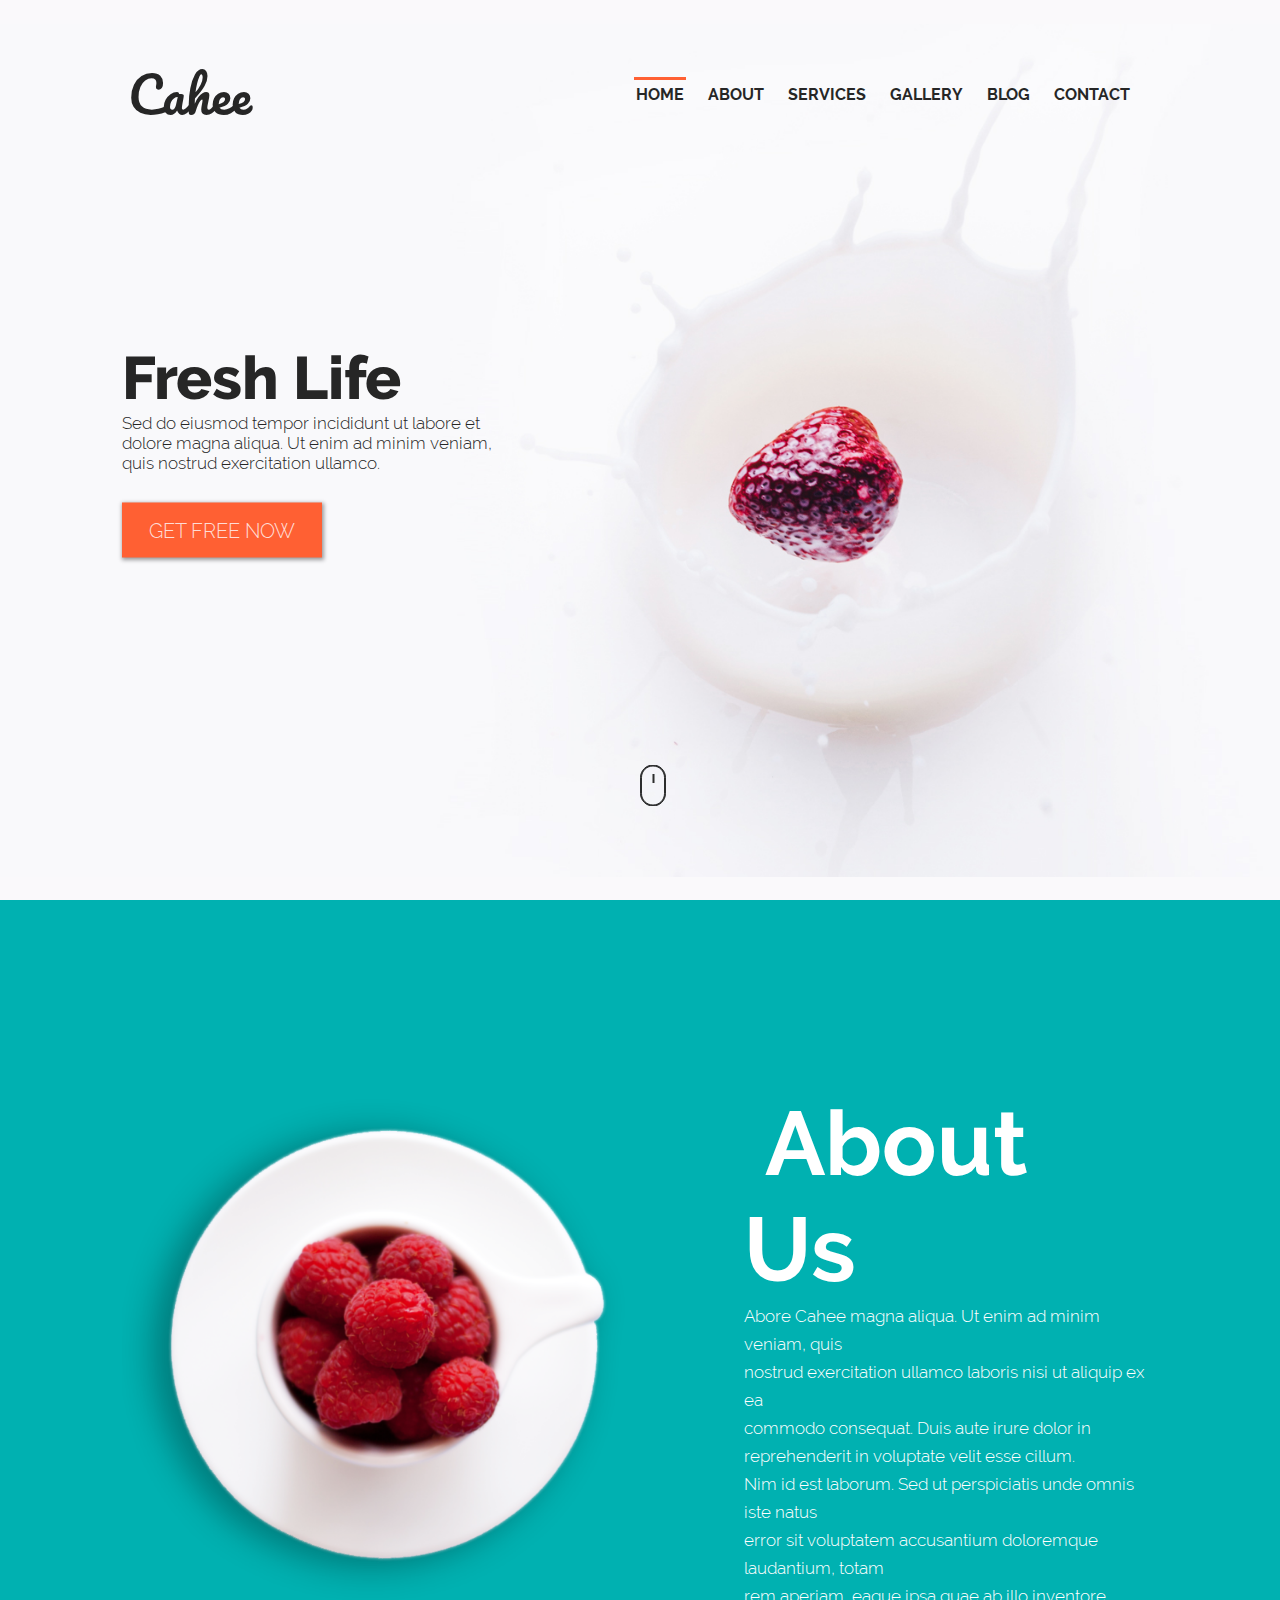
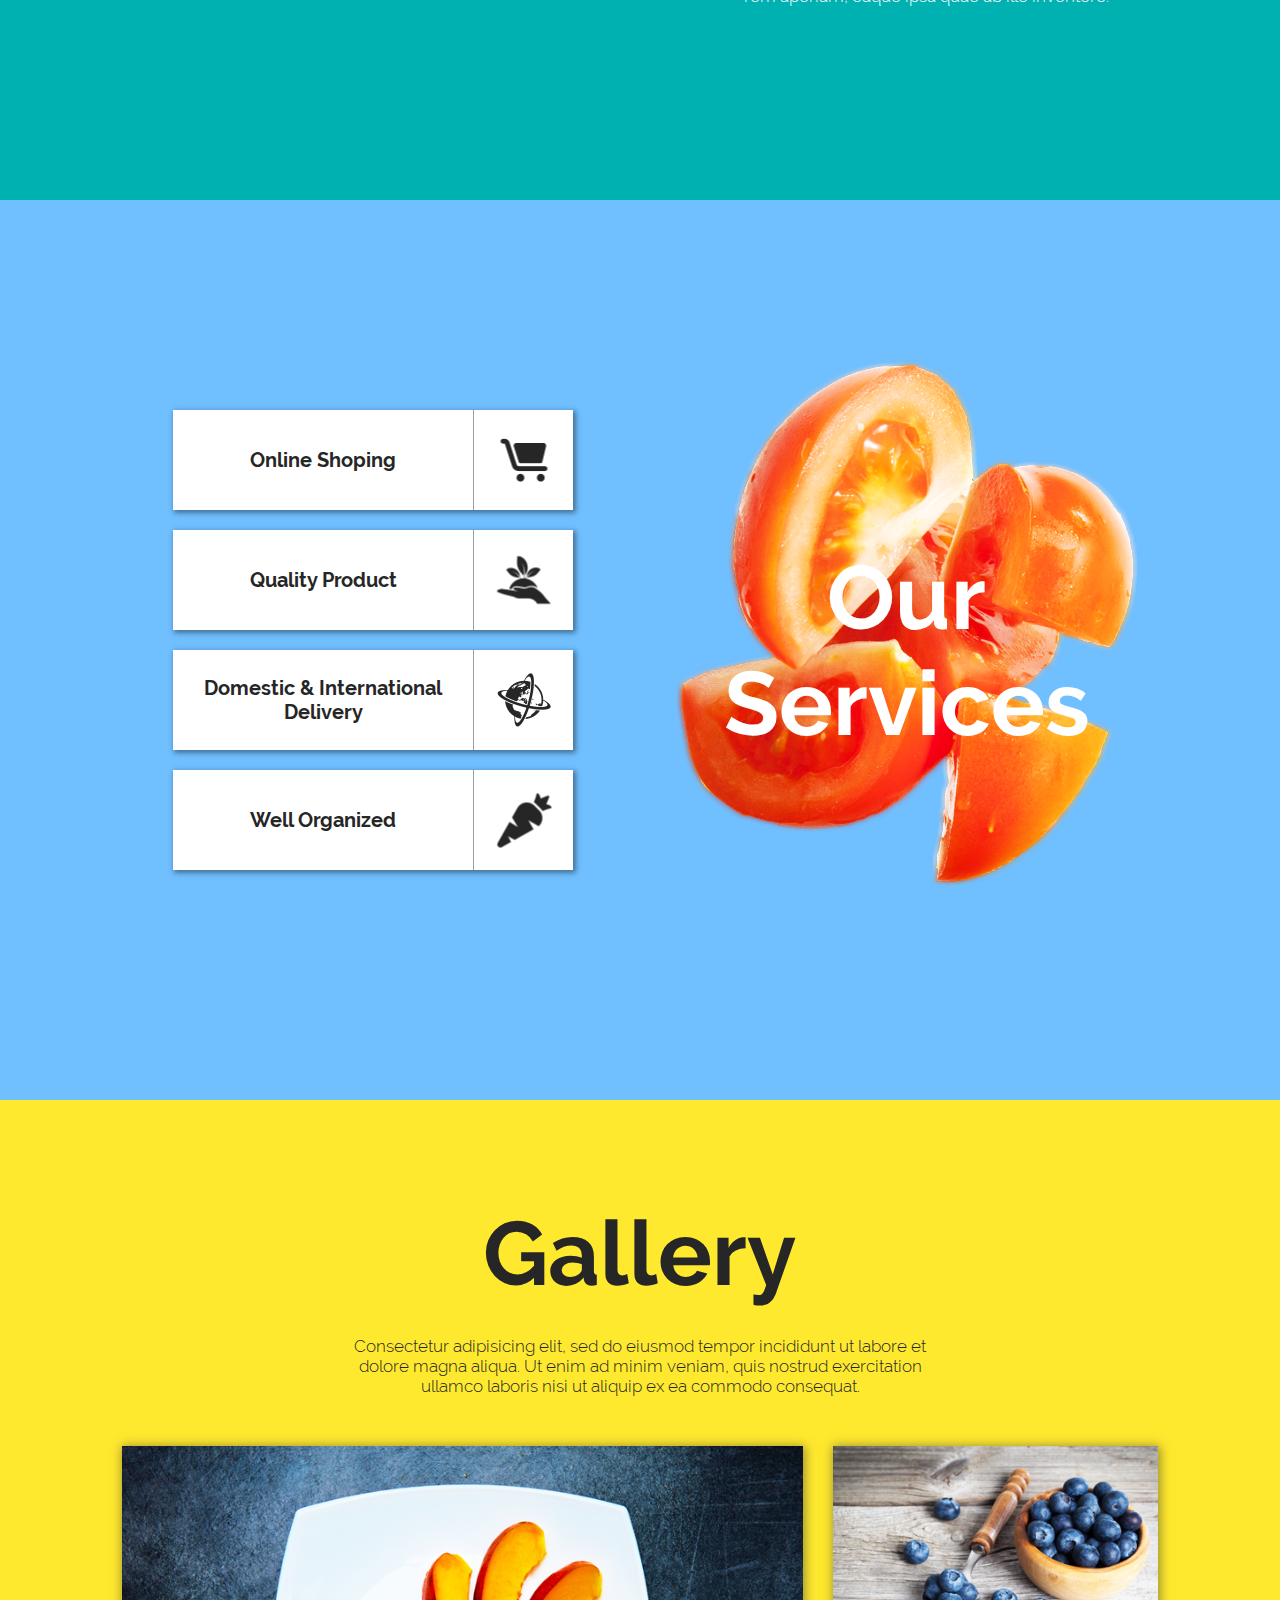
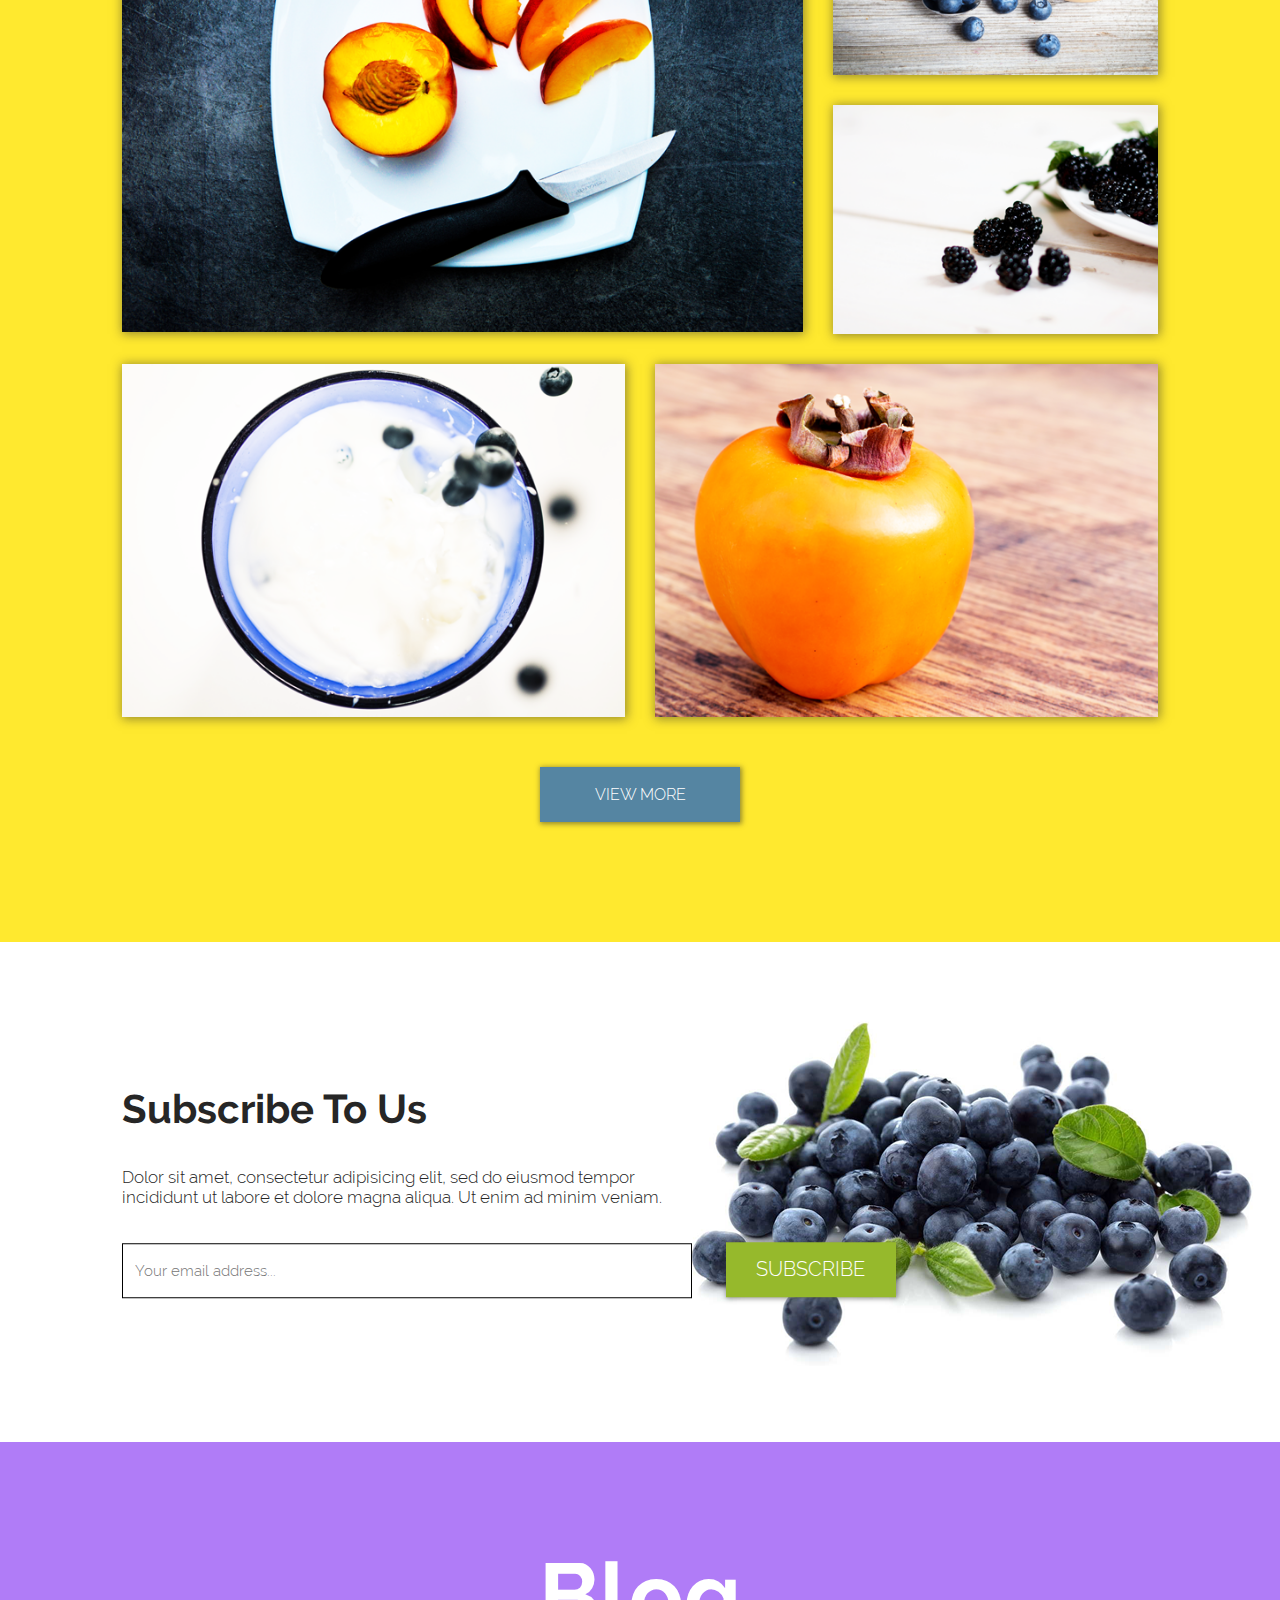
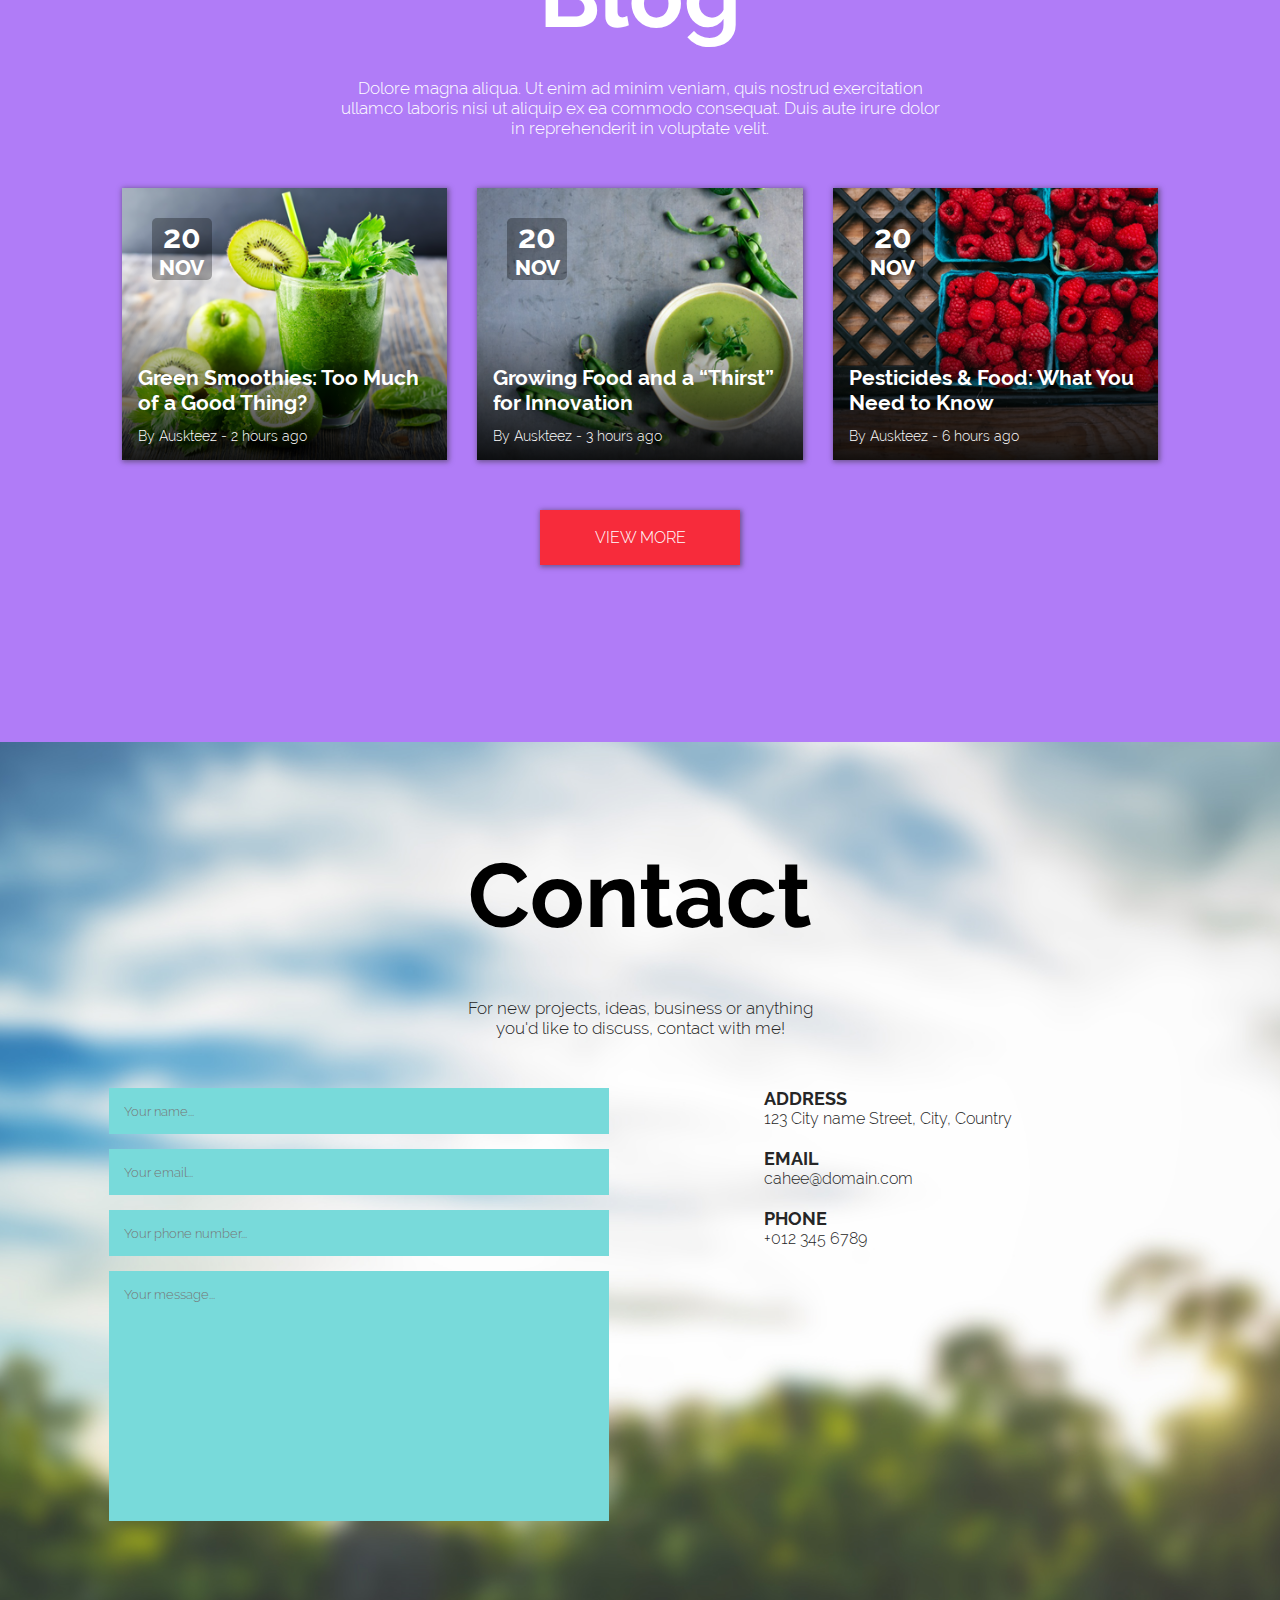
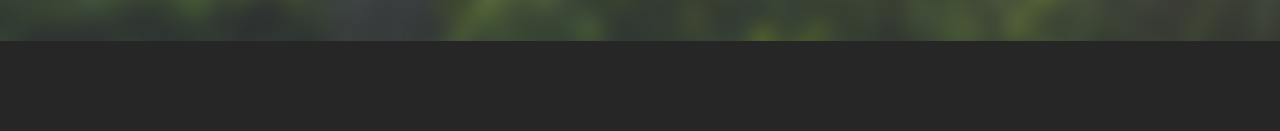
==== commit 9ac74f9a: "gallery need fix on HD resolution, completed blog section(maybe need some fix) and subscribe and sta" ====
--- a/index.html
+++ b/index.html
@@ -105,48 +105,146 @@
             <div class="gallery__images">
                 <div class="col-md-10 col-centered">
                     <div class="row">
-                        <div class="col-md-8">
-                            <img class="gallery__img" src="../assets/img/gallery-img1.png" alt="">
-                        </div>
+                        <div class="col-md-8 ">
+                            <img class="gallery__img gallery__img--right " src="../assets/img/gallery-img1.png" alt="">
+                        </div>
+                        <div class="col-md-4 ">
+                            <img class="gallery__img gallery__img--left " src="../assets/img/gallery-img2.png" alt="">
+                            <img class="gallery__img gallery__img--left gallery__img--col" src="../assets/img/gallery-img3.png" alt="">
+                        </div>
+                        <div class="col-md-6 ">
+                            <img class="gallery__img gallery__img--col gallery__img--right" src="../assets/img/gallery-img4.png" alt="">
+                        </div>
+                        <div class="col-md-6 ">
+                            <img class="gallery__img gallery__img--col gallery__img--left" src="../assets/img/gallery-img5.png" alt="">
+                        </div>     
+                    </div>
+                </div>
+            </div>
+            <a class="gallery__btn gallery__btn--blue" href="#">VIEW MORE</a>
+        </section>
+        <section class="subscribe">
+            <div class="subscribe__container">
+                <div class="col-md-10 col-centered">
+                    <div class="subscribe__title">
+                        Subscribe To Us
+                    </div>
+                </div>
+            
+                <div class="col-md-10 col-centered">
+                    <div class="subscribe__desc">
+                        Dolor sit amet, consectetur adipisicing elit, sed do eiusmod tempor incididunt ut labore et dolore magna aliqua. Ut enim ad minim veniam.
+                    </div>
+                </div>
+                <div class="col-md-10 col-centered">
+                    <div class="subscribe__form-container">
+                            <form>
+                                <input class="form__subscribe" placeholder="Your email address..." type=text>
+                                <input class="form__submit" type="submit" value="SUBSCRIBE">
+                            </form>
+                    </div>
+                </div>
+            </div>
+        </section>
+        <section class="blog">
+            <h2 class="blog__title">Blog</h2>
+            <div class="blog__desc">
+                    Dolore magna aliqua. Ut enim ad minim veniam, quis nostrud exercitation ullamco laboris nisi ut aliquip ex ea commodo consequat. Duis aute irure dolor in reprehenderit in voluptate velit.
+            </div>
+            <div class="blog__images">
+                <div class="col-md-10 col-centered">
+                    <div class="row align-items-center">
                         <div class="col-md-4 col-centered">
-                            <img class="gallery__img" src="../assets/img/gallery-img2.png" alt="">
-                            <img class="gallery__img gallery__img--col" src="../assets/img/gallery-img3.png" alt="">
-                        </div>
-                        <div class="col-md-6">
-                            <img class="gallery__img gallery__img--col" src="../assets/img/gallery-img4.png" alt="">
-                        </div>
-                        <div class="col-md-6">
-                            <img class="gallery__img gallery__img--col" src="../assets/img/gallery-img5.png" alt="">
-                        </div>     
-                    </div>
-                </div>
-            </div>
-            <a class="gallery__btn" href="#">VIEW MORE</a>
-        </section>
-        <section class="subscribe">
-            <div class="col-md-10 col-centered">
-                <div class="subscribe__title">
-                    Subscribe To Us
-                </div>
-            </div>
-            <div class="col-md-10 col-centered">
-                <div class="subscribe__desc">
-                    Dolor sit amet, consectetur adipisicing elit, sed do eiusmod tempor incididunt ut labore et dolore magna aliqua. Ut enim ad minim veniam.
-                </div>
-            </div>
-            <div class="col-md-10 col-centered">
-                <div class="subscribe__form-container">
-                        <form>
-                            <input type=text>
-                            <input type="submit">
-                        </form>
-                </div>
-            </div>
-        </section>
-        <section class="blog">
+                            <div class="picture">
+                                <img src="../assets/img/blog1.png" alt="">
+                                <div class="picture__overlay">
+                                    <div class="picture__tile">
+                                        <span class="picture__date">20</span>
+                                        <span class="picture__month">NOV</span>
+                                    </div>
+                                    <div class="picture__title">
+                                        Green Smoothies: Too Much of a Good Thing?
+                                    </div>
+                                    <div class="picture__who">
+                                        By Auskteez - 2 hours ago
+                                    </div>
+                                </div>
+                            </div>
+                        </div>
+                        <div class="col-md-4 col-centered">
+                            <div class="picture">
+                                <img src="../assets/img/blog2.png" alt="">
+                                <div class="picture__overlay">
+                                    <div class="picture__tile">
+                                        <span class="picture__date">20</span>
+                                        <span class="picture__month">NOV</span>
+                                    </div>
+                                    <div class="picture__title">
+                                            Growing Food and a “Thirst” for Innovation
+                                    </div>
+                                    <div class="picture__who">
+                                        By Auskteez - 3 hours ago
+                                    </div>
+                                </div>
+                            </div>
+                        </div>
+                        <div class="col-md-4 col-centered">
+                            <div class="picture">
+                                <img src="../assets/img/blog3.png" alt="">
+                                <div class="picture__overlay">
+                                        <div class="picture__tile">
+                                            <span class="picture__date">20</span>
+                                            <span class="picture__month">NOV</span>
+                                        </div>
+                                        <div class="picture__title">
+                                            Pesticides & Food: What You Need to Know
+                                        </div>
+                                        <div class="picture__who">
+                                            By Auskteez - 6 hours ago
+                                        </div>
+                                    </div>
+                            </div>
+                        </div>
+                    </div>
+                </div>
+            </div>
+            <a class="gallery__btn gallery__btn--salmon" href="#">VIEW MORE</a>
         </section>
         <section class="contact">
-        </section>
+            <h2 class="contact__title">Contact</h2>
+            <div class="contact__desc">
+                For new projects, ideas, business or anything
+                you'd like to discuss, contact with me!
+            </div>
+            <div class="row">
+                <div class="col-md-4 offset-1">
+                <form>
+                    <input class="form__input" placeholder="Your name..." type="text">
+                    <input class="form__input" placeholder="Your email..." type="email">
+                    <input class="form__input" placeholder="Your phone number..." type="tel">
+                    <textarea class="form__message" placeholder="Your message..."></textarea>
+                </form>
+                </div>
+                <div class="col-md-4 offset-2">
+                    <div>
+                        <div class="contact__group">
+                            <div class="contact__info">ADDRESS</div>
+                            <div class="contact__data">123 City name Street, City, Country</div>
+                        </div>
+                        <div class="contact__group">
+                            <div class="contact__info">EMAIL</div>
+                            <div class="contact__data">cahee@domain.com</div>
+                        </div>
+                        <div class="contact__group">
+                            <div class="contact__info">PHONE</div>
+                            <div class="contact__data">+012 345 6789</div>
+                        </div>
+                    </div>
+                </div>
+            </div>
+        </section>
+        <footer class="footer"></footer>
+        
 
     </div>
 </body>
--- a/css/style.css
+++ b/css/style.css
@@ -278,8 +278,15 @@
   .gallery__img {
     -webkit-box-shadow: 1px 1px 10px 1px rgba(44, 43, 43, 0.5);
             box-shadow: 1px 1px 10px 1px rgba(44, 43, 43, 0.5); }
+    .gallery__img--left {
+      margin-right: auto; }
+    .gallery__img--right {
+      margin-left: auto; }
     .gallery__img--col {
       margin-top: 30px; }
+    .gallery__img--centered {
+      margin-left: auto;
+      margin-right: auto; }
   .gallery__btn {
     width: 200px;
     height: 55px;
@@ -288,26 +295,175 @@
     text-decoration: none;
     text-align: center;
     line-height: 55px;
-    background-color: #5585a2;
     color: white;
     margin-top: 50px;
     -webkit-box-shadow: 1px 1px 5px 1px rgba(44, 43, 43, 0.5);
             box-shadow: 1px 1px 5px 1px rgba(44, 43, 43, 0.5); }
+    .gallery__btn--blue {
+      background-color: #5585a2; }
+    .gallery__btn--salmon {
+      background-color: #f72b3b; }
 
 .subscribe {
   background-color: #ffffff;
   min-height: 500px;
   background-image: url("../assets/img/subscribe.jpg");
   background-repeat: no-repeat;
-  background-position: right center; }
+  background-position: right center;
+  position: relative; }
+  .subscribe__container {
+    width: 100%;
+    position: absolute;
+    top: 50%;
+    -webkit-transform: translate(0, -50%);
+        -ms-transform: translate(0, -50%);
+            transform: translate(0, -50%); }
   .subscribe__title {
     font-size: 40px;
-    font-weight: bold; }
+    font-weight: bold;
+    margin-bottom: 35px; }
   .subscribe__desc {
-    font-size: 17px; }
+    font-size: 17px;
+    width: 550px;
+    margin-bottom: 35px; }
+
+.form__subscribe {
+  width: 570px;
+  padding: 12px;
+  height: 55px;
+  font-size: 15px;
+  background-color: rgba(255, 255, 255, 0.5);
+  border: 1px solid black;
+  margin-right: 30px; }
+
+.form__submit {
+  height: 55px;
+  width: 170px;
+  line-height: 55px;
+  font-size: 20px;
+  border: none;
+  background-color: #96b92c;
+  color: white;
+  -webkit-box-shadow: 1px 1px 5px 1px rgba(44, 43, 43, 0.5);
+          box-shadow: 1px 1px 5px 1px rgba(44, 43, 43, 0.5);
+  cursor: pointer; }
+
+.form__input {
+  width: 500px;
+  display: block;
+  margin: auto;
+  margin-bottom: 15px;
+  padding: 15px;
+  background-color: #78dada;
+  border: none;
+  color: #ddf3f4; }
+
+.form__message {
+  width: 500px;
+  height: 250px;
+  resize: none;
+  display: block;
+  margin: auto;
+  padding: 15px;
+  background-color: #78dada;
+  border: none;
+  font-family: 'Raleway', sans-serif;
+  color: #ddf3f4; }
 
 .blog {
   background-color: #b07cf7;
-  min-height: 100vh; }
-
-/*# sourceMappingURL=[data-uri] */
+  min-height: 100vh;
+  padding-bottom: 120px; }
+  .blog__title {
+    font-size: 90px;
+    text-align: center;
+    padding-top: 100px;
+    margin-bottom: 30px;
+    color: white; }
+  .blog__desc {
+    font-size: 17px;
+    text-align: center;
+    color: white;
+    margin: auto;
+    width: 600px; }
+  .blog__images {
+    margin: 50px auto; }
+
+.picture {
+  position: relative;
+  -webkit-box-shadow: 1px 1px 5px 1px rgba(44, 43, 43, 0.5);
+          box-shadow: 1px 1px 5px 1px rgba(44, 43, 43, 0.5);
+  max-width: 370px;
+  max-height: 310px;
+  margin: auto; }
+  .picture__overlay {
+    position: absolute;
+    top: 0;
+    left: 0;
+    right: 0;
+    bottom: 0;
+    background: -webkit-gradient(linear, left top, left bottom, from(transparent), color-stop(29%, transparent), color-stop(44%, transparent), color-stop(46%, transparent), color-stop(59%, rgba(0, 0, 0, 0.21)), to(rgba(0, 0, 0, 0.89)));
+    background: -webkit-linear-gradient(top, transparent 0%, transparent 29%, transparent 44%, transparent 46%, rgba(0, 0, 0, 0.21) 59%, rgba(0, 0, 0, 0.89) 100%);
+    background: -o-linear-gradient(top, transparent 0%, transparent 29%, transparent 44%, transparent 46%, rgba(0, 0, 0, 0.21) 59%, rgba(0, 0, 0, 0.89) 100%);
+    background: linear-gradient(to bottom, transparent 0%, transparent 29%, transparent 44%, transparent 46%, rgba(0, 0, 0, 0.21) 59%, rgba(0, 0, 0, 0.89) 100%); }
+  .picture__tile {
+    width: 60px;
+    background-color: rgba(0, 0, 0, 0.3);
+    text-align: center;
+    border-radius: 5px;
+    position: absolute;
+    left: 30px;
+    top: 30px; }
+  .picture__date {
+    font-size: 32px;
+    color: white;
+    font-weight: bold; }
+  .picture__month {
+    font-size: 21px;
+    color: white;
+    font-weight: 900; }
+  .picture__title {
+    position: absolute;
+    font-size: 21px;
+    font-weight: bold;
+    color: white;
+    top: 65%;
+    left: 5%;
+    right: 5%; }
+  .picture__who {
+    color: white;
+    position: absolute;
+    font-size: 14px;
+    top: 88%;
+    left: 5%;
+    right: 5%; }
+
+.contact {
+  background-image: url("../assets/img/contact.jpg");
+  background-position: center center;
+  background-repeat: no-repeat;
+  background-size: cover;
+  min-height: 866px;
+  padding: 100px 0 120px 0; }
+  .contact__title {
+    color: black;
+    font-size: 90px;
+    font-weight: bold;
+    text-align: center;
+    margin-bottom: 50px; }
+  .contact__desc {
+    font-size: 17px;
+    margin: 0 auto 50px;
+    width: 350px;
+    text-align: center; }
+  .contact__info {
+    font-size: 18px;
+    font-weight: bold; }
+  .contact__group {
+    margin-bottom: 20px; }
+
+.footer {
+  min-height: 90px;
+  background-color: #262626; }
+
+/*# sourceMappingURL=[data-uri] */
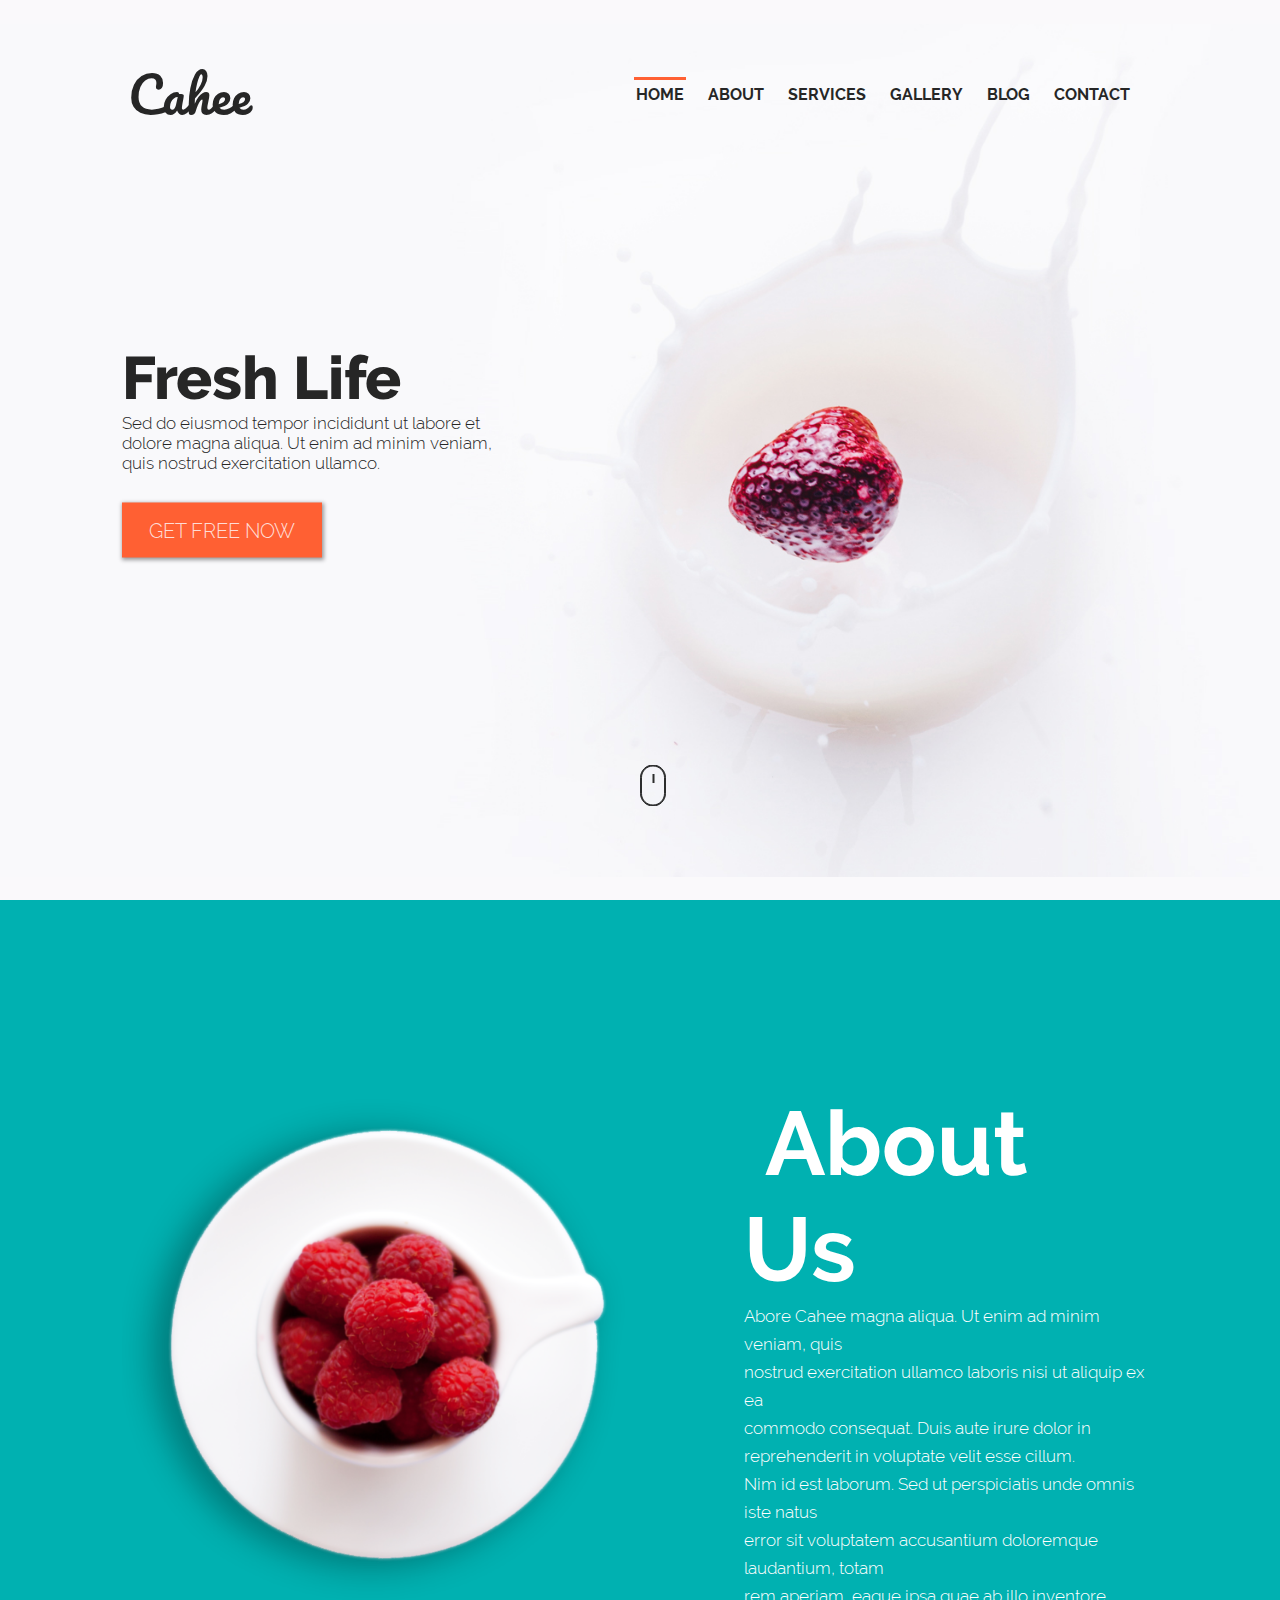
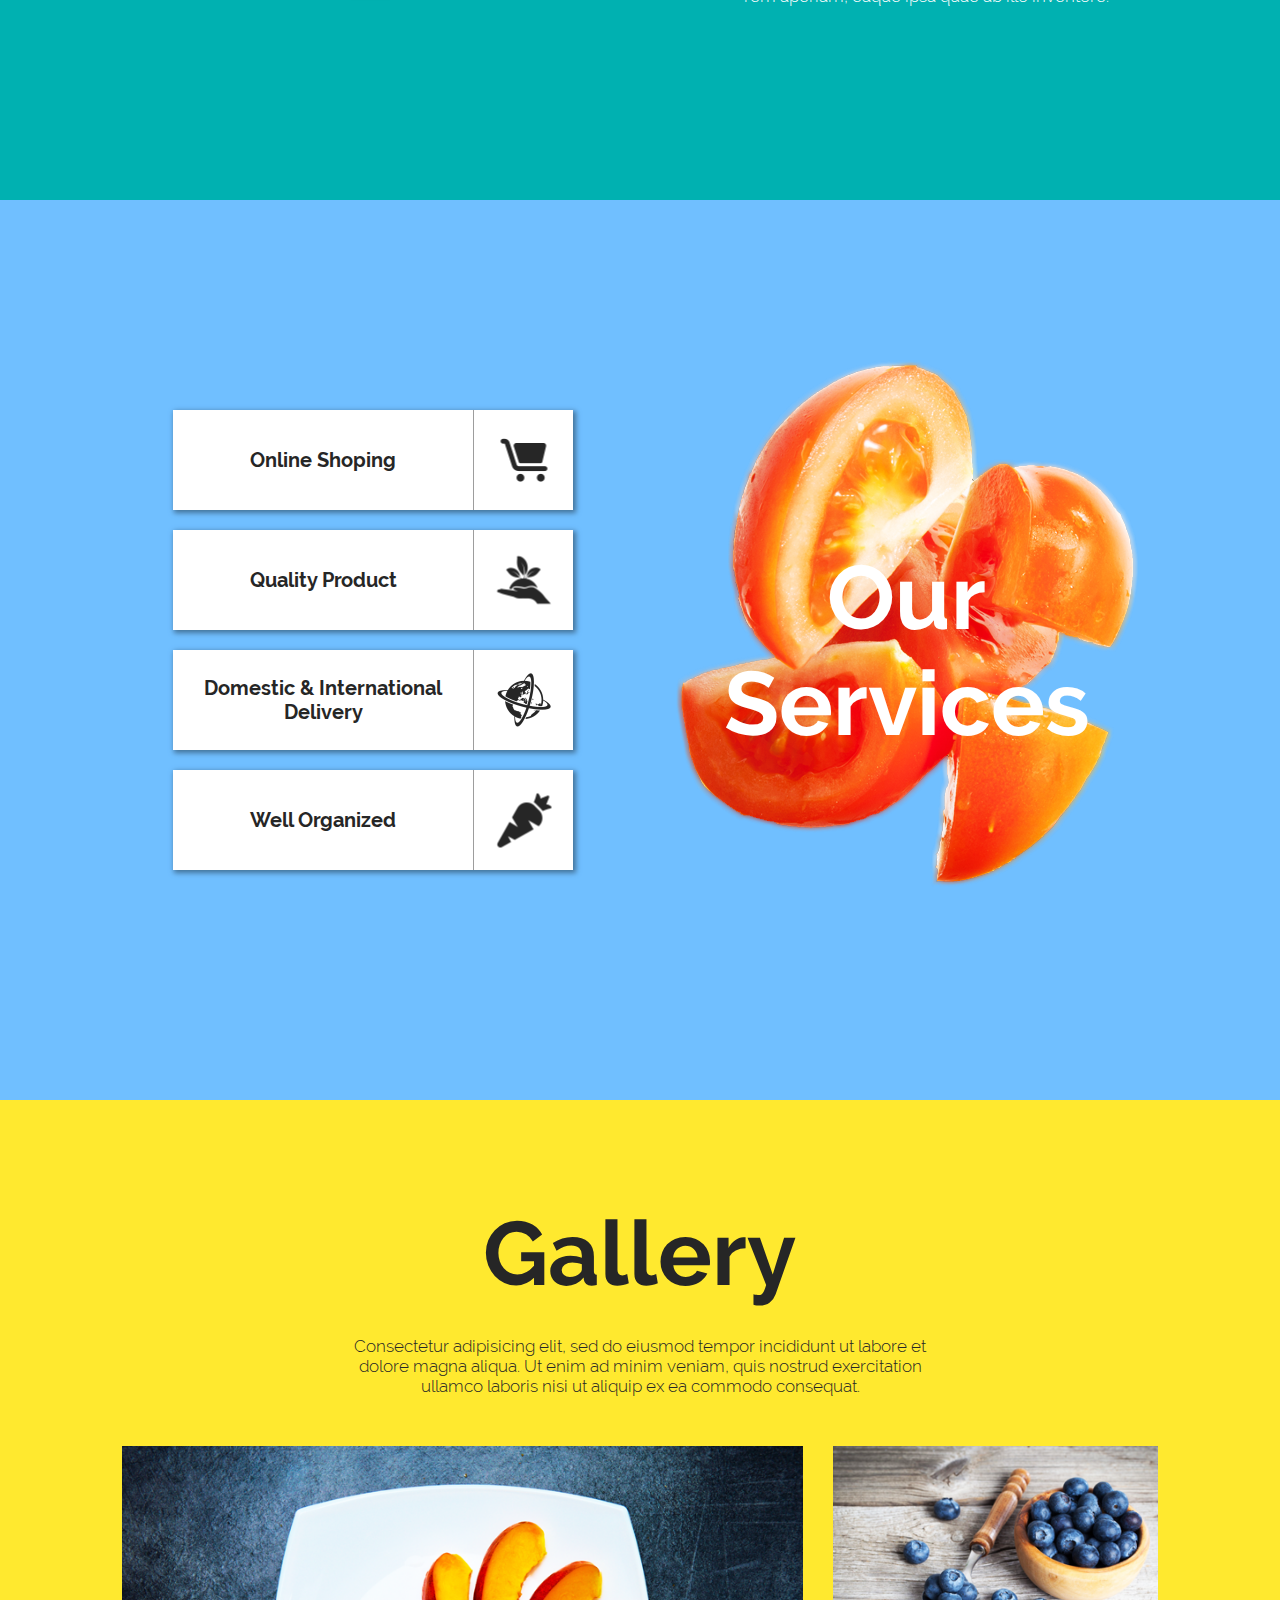
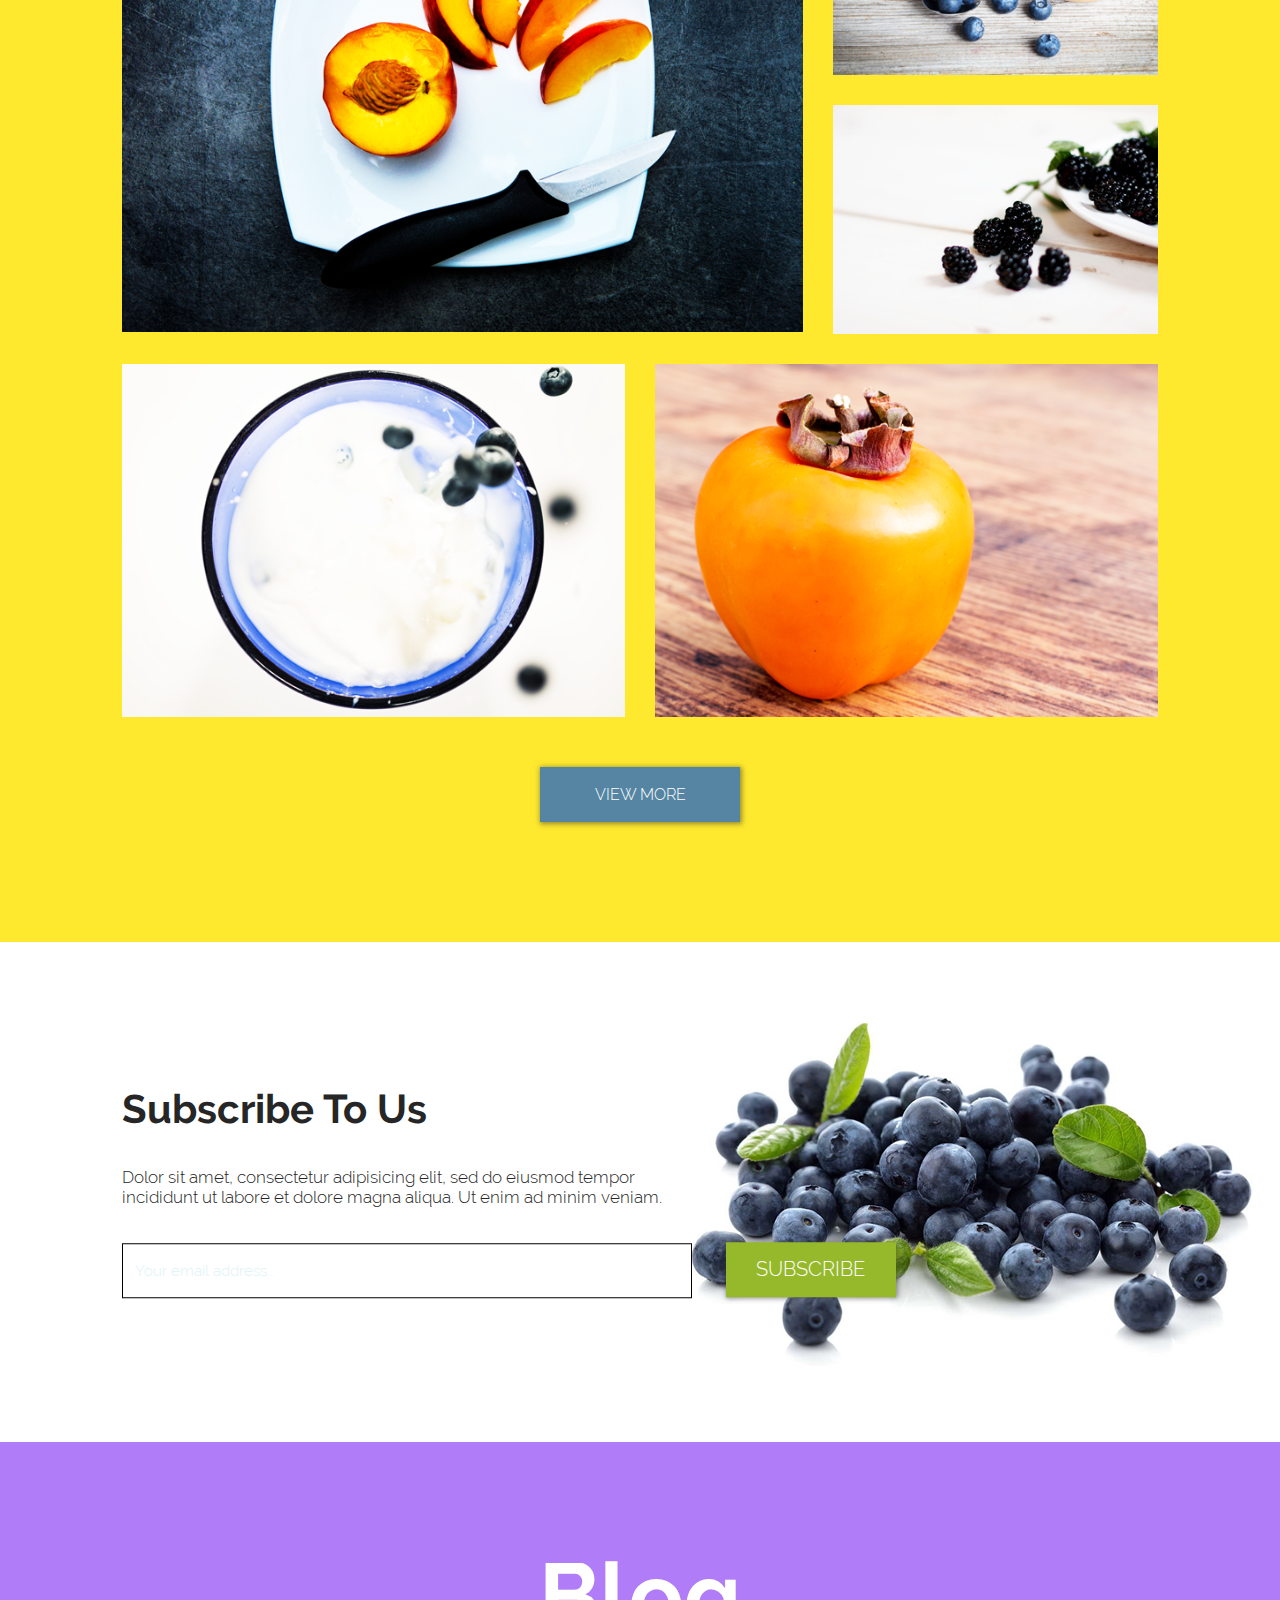
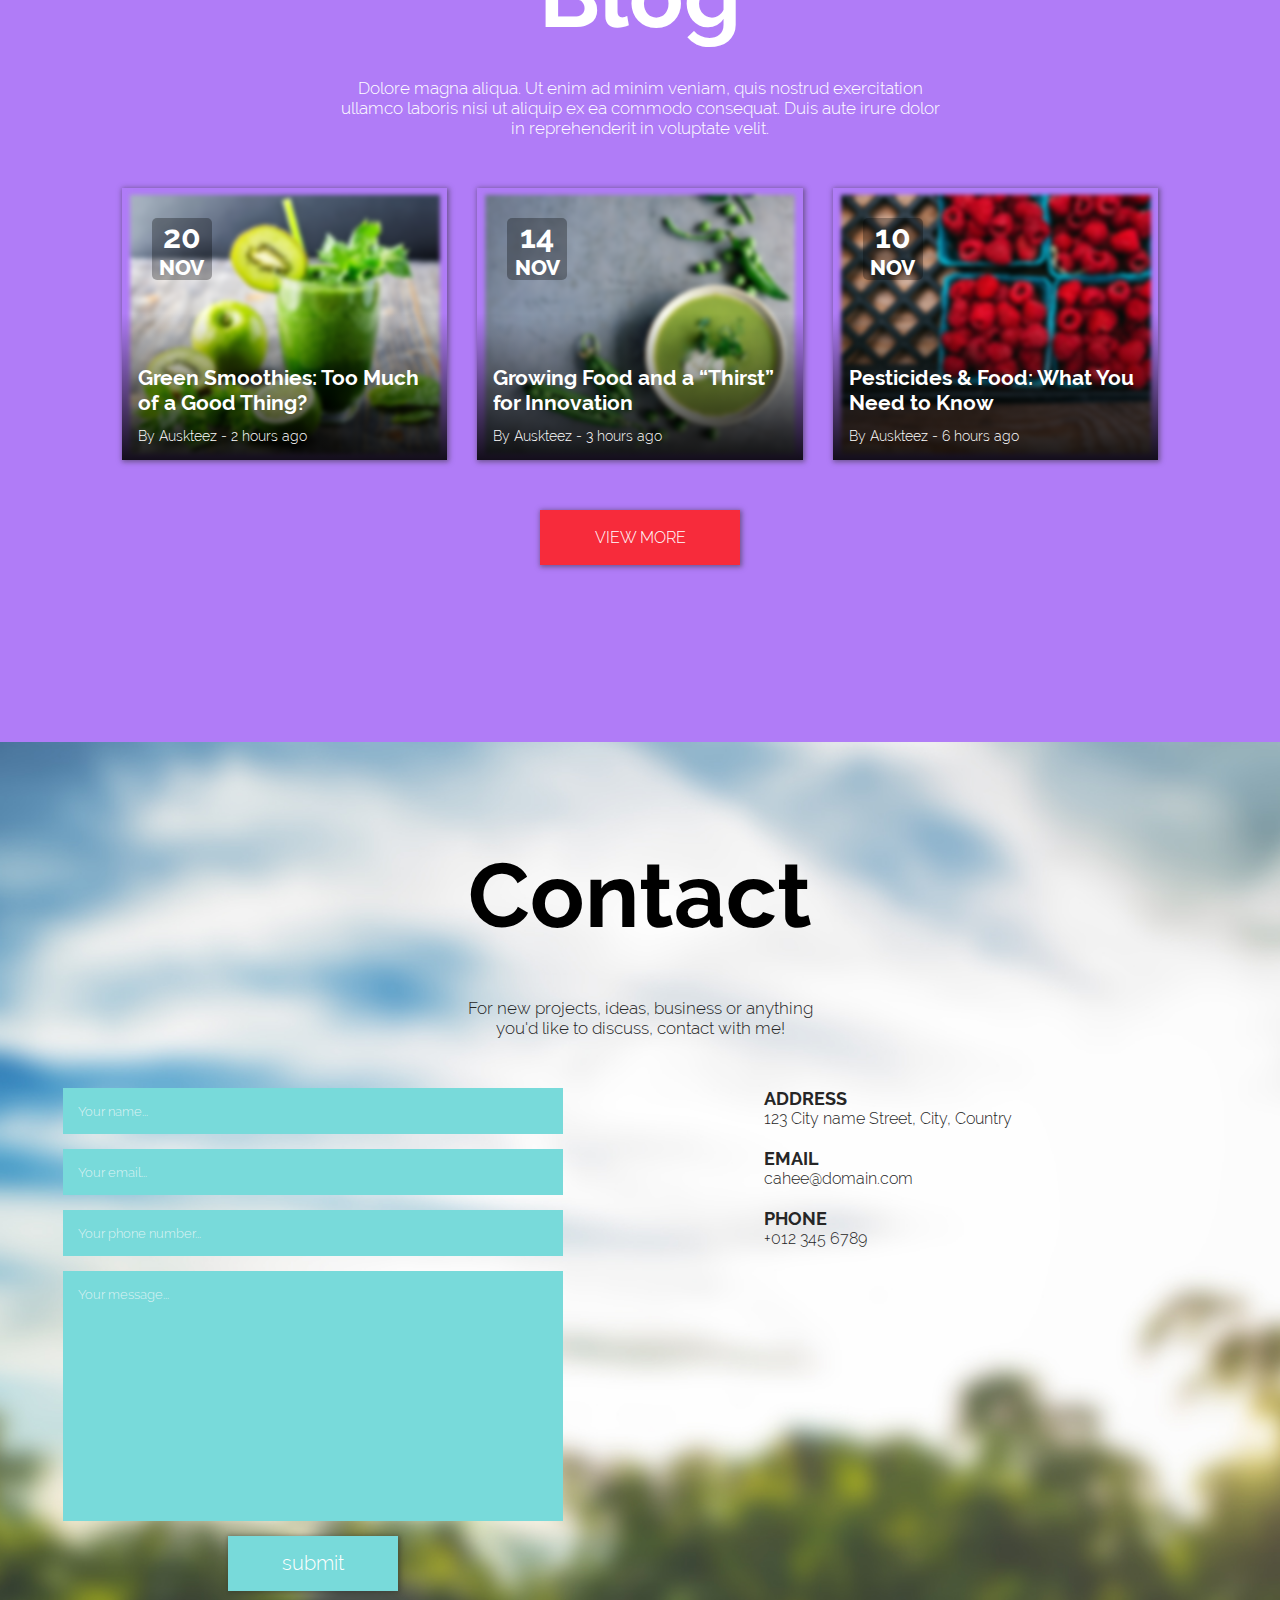
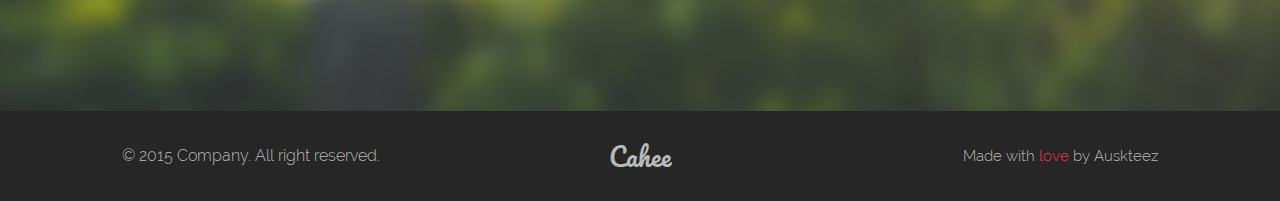
==== commit 784690b8: "completed contact section and footer added hover effects, focus effects, bookmarks" ====
--- a/index.html
+++ b/index.html
@@ -10,20 +10,18 @@
 </head>
 <body>
     <div class="container-fluid">
-        
-        <header class="home">
+        <header class="home" id="home">
             <nav class="nav">
                 <ul class="navbar">
                     <li class="navbar__ item navbar__item--left"><a class="navbar__logo" href="#">Cahee</a></li>
-                    <li class="navbar__item navbar__item--right"><a class="navbar__link navbar__link--active" href="#">HOME</a></li>
-                    <li class="navbar__item"><a class="navbar__link" href="#">ABOUT</a></li>
-                    <li class="navbar__item"><a class="navbar__link" href="#">SERVICES</a></li>
-                    <li class="navbar__item"><a class="navbar__link" href="#">GALLERY</a></li>
-                    <li class="navbar__item"><a class="navbar__link" href="#">BLOG</a></li>
-                    <li class="navbar__item"><a class="navbar__link" href="#">CONTACT</a></li>
+                    <li class="navbar__item navbar__item--right"><a class="navbar__link navbar__link--active" href="#home">HOME</a></li>
+                    <li class="navbar__item"><a class="navbar__link" href="#about">ABOUT</a></li>
+                    <li class="navbar__item"><a class="navbar__link" href="#services">SERVICES</a></li>
+                    <li class="navbar__item"><a class="navbar__link" href="#gallery">GALLERY</a></li>
+                    <li class="navbar__item"><a class="navbar__link" href="#blog">BLOG</a></li>
+                    <li class="navbar__item"><a class="navbar__link" href="#contact">CONTACT</a></li>
                 </ul>
             </nav>
-            
             <div class="home__information">
                 <div class="col-md-10 col-centered">
                     <span class="home__title">Fresh Life</span>
@@ -38,7 +36,7 @@
                 </svg>
             </a>
         </header>
-        <section class="about">
+        <section class="about" id="about">
             <div class="col-md-10 col-centered">
                 <div class="row align-items-center">
                     <div class="col-md-6 ">
@@ -56,7 +54,7 @@
                 </div>
             </div>
         </section>
-        <section class="services">
+        <section class="services" id="services">
             <div class="col-md-10 col-centered">
                 <div class="row">
                     <div class="col-md-6 d-flex justify-content-center align-items-center">
@@ -97,7 +95,7 @@
                 </div>
             </div>
         </section>
-        <section class="gallery">
+        <section class="gallery" id="gallery">
             <h2 class="gallery__title">Gallery</h2>
             <div class="gallery__desc">
                 Consectetur adipisicing elit, sed do eiusmod tempor incididunt ut labore et dolore magna aliqua. Ut enim ad minim veniam, quis nostrud exercitation ullamco laboris nisi ut aliquip ex ea commodo consequat.
@@ -106,17 +104,25 @@
                 <div class="col-md-10 col-centered">
                     <div class="row">
                         <div class="col-md-8 ">
-                            <img class="gallery__img gallery__img--right " src="../assets/img/gallery-img1.png" alt="">
+                            <div class="gallery__dim gallery__dim--1"><img class="gallery__img gallery__img--right " src="../assets/img/gallery-img1.png" alt=""></div>
                         </div>
                         <div class="col-md-4 ">
-                            <img class="gallery__img gallery__img--left " src="../assets/img/gallery-img2.png" alt="">
-                            <img class="gallery__img gallery__img--left gallery__img--col" src="../assets/img/gallery-img3.png" alt="">
+                            <div class="gallery__dim gallery__dim--2">
+                                <img class="gallery__img gallery__img--left " src="../assets/img/gallery-img2.png" alt="">
+                            </div>
+                            <div class="gallery__dim gallery__dim--2 gallery__dim--col">
+                                <img class="gallery__img gallery__img--left" src="../assets/img/gallery-img3.png" alt="">
+                            </div>
                         </div>
                         <div class="col-md-6 ">
-                            <img class="gallery__img gallery__img--col gallery__img--right" src="../assets/img/gallery-img4.png" alt="">
+                            <div class="gallery__dim gallery__dim--3 gallery__dim--col">
+                                <img class="gallery__img gallery__img--right" src="../assets/img/gallery-img4.png" alt="">
+                            </div>
                         </div>
                         <div class="col-md-6 ">
-                            <img class="gallery__img gallery__img--col gallery__img--left" src="../assets/img/gallery-img5.png" alt="">
+                            <div class="gallery__dim gallery__dim--3 gallery__dim--col">
+                                <img class="gallery__img gallery__img--left" src="../assets/img/gallery-img5.png" alt="">
+                            </div>
                         </div>     
                     </div>
                 </div>
@@ -140,13 +146,13 @@
                     <div class="subscribe__form-container">
                             <form>
                                 <input class="form__subscribe" placeholder="Your email address..." type=text>
-                                <input class="form__submit" type="submit" value="SUBSCRIBE">
+                                <input class="form__submit form__submit--subscribe" type="submit" value="SUBSCRIBE">
                             </form>
                     </div>
                 </div>
             </div>
         </section>
-        <section class="blog">
+        <section class="blog" id="blog">
             <h2 class="blog__title">Blog</h2>
             <div class="blog__desc">
                     Dolore magna aliqua. Ut enim ad minim veniam, quis nostrud exercitation ullamco laboris nisi ut aliquip ex ea commodo consequat. Duis aute irure dolor in reprehenderit in voluptate velit.
@@ -176,7 +182,7 @@
                                 <img src="../assets/img/blog2.png" alt="">
                                 <div class="picture__overlay">
                                     <div class="picture__tile">
-                                        <span class="picture__date">20</span>
+                                        <span class="picture__date">14</span>
                                         <span class="picture__month">NOV</span>
                                     </div>
                                     <div class="picture__title">
@@ -193,7 +199,7 @@
                                 <img src="../assets/img/blog3.png" alt="">
                                 <div class="picture__overlay">
                                         <div class="picture__tile">
-                                            <span class="picture__date">20</span>
+                                            <span class="picture__date">10</span>
                                             <span class="picture__month">NOV</span>
                                         </div>
                                         <div class="picture__title">
@@ -210,22 +216,35 @@
             </div>
             <a class="gallery__btn gallery__btn--salmon" href="#">VIEW MORE</a>
         </section>
-        <section class="contact">
+        <section class="contact" id="contact">
             <h2 class="contact__title">Contact</h2>
             <div class="contact__desc">
                 For new projects, ideas, business or anything
                 you'd like to discuss, contact with me!
             </div>
             <div class="row">
-                <div class="col-md-4 offset-1">
-                <form>
-                    <input class="form__input" placeholder="Your name..." type="text">
-                    <input class="form__input" placeholder="Your email..." type="email">
-                    <input class="form__input" placeholder="Your phone number..." type="tel">
-                    <textarea class="form__message" placeholder="Your message..."></textarea>
+                <div class="col-md-5 offset-1 col-centered">
+                <form style="margin:auto;">
+                    <label class="form__label">
+                        <input class="form__input" placeholder="Your name..." type="text">
+                        <span class="form__focus"></span>
+                    </label>
+                    <label class="form__label">
+                        <input class="form__input" placeholder="Your email..." type="email">
+                        <span class="form__focus"></span>
+                    </label>
+                    <label class="form__label">
+                        <input class="form__input" placeholder="Your phone number..." type="tel">
+                        <span class="form__focus"></span>
+                    </label>
+                    <label class="form__label">
+                        <textarea class="form__message" placeholder="Your message..."></textarea>
+                        <span class="form__focus"></span>
+                    </label>
+                    <input class="form__submit form__submit--contact" type="submit" value="submit">
                 </form>
                 </div>
-                <div class="col-md-4 offset-2">
+                <div class="col-md-5 offset-1">
                     <div>
                         <div class="contact__group">
                             <div class="contact__info">ADDRESS</div>
@@ -243,9 +262,21 @@
                 </div>
             </div>
         </section>
-        <footer class="footer"></footer>
-        
-
+        <footer class="footer">
+                <div class="col-md-10 col-centered">
+                    <div class="row">
+                        <div class="col-md-5">
+                            <div class="footer__copy">&copy; 2015 Company. All right reserved.</div>
+                        </div>
+                        <div class="col-md-2">
+                            <div class="footer__logo">Cahee</div>
+                        </div>
+                        <div class="col-md-5 ">
+                            <div class="footer__who">Made with <span class="footer__who--red">love</span> by Auskteez</div>
+                        </div>
+                    </div>
+                </div>
+        </footer>
     </div>
 </body>
 </html>--- a/css/style.css
+++ b/css/style.css
@@ -13,6 +13,9 @@
   display: block;
   max-width: 100%;
   height: auto; }
+
+body {
+  overflow-x: hidden; }
 
 @font-face {
   src: url("../fonts/Pacifico/Pacifico-Regular.ttf");
@@ -69,7 +72,15 @@
     color: #ffdcd6;
     -webkit-box-shadow: 1px 1px 4px 1px #9a9a9c;
             box-shadow: 1px 1px 4px 1px #9a9a9c;
-    cursor: pointer; }
+    cursor: pointer;
+    -webkit-transition: all .3s ease;
+    -o-transition: all .3s ease;
+    transition: all .3s ease; }
+    .home__btn:hover {
+      -webkit-transform: scale(1.1);
+          -ms-transform: scale(1.1);
+              transform: scale(1.1);
+      background-color: #ee5022; }
 
 .nav {
   padding: 50px 10% 0; }
@@ -275,15 +286,33 @@
     margin: auto;
     text-align: center;
     padding-bottom: 50px; }
+  .gallery__dim {
+    overflow: hidden; }
+    .gallery__dim--1 {
+      max-width: 770px;
+      max-height: 550px; }
+    .gallery__dim--2 {
+      max-width: 370px;
+      max-height: 260px; }
+    .gallery__dim--3 {
+      max-width: 570px;
+      max-height: 400px; }
+    .gallery__dim--col {
+      margin-top: 30px; }
+    .gallery__dim:hover .gallery__img {
+      -webkit-transform: scale(1.1) rotate(3deg);
+          -ms-transform: scale(1.1) rotate(3deg);
+              transform: scale(1.1) rotate(3deg); }
   .gallery__img {
     -webkit-box-shadow: 1px 1px 10px 1px rgba(44, 43, 43, 0.5);
-            box-shadow: 1px 1px 10px 1px rgba(44, 43, 43, 0.5); }
+            box-shadow: 1px 1px 10px 1px rgba(44, 43, 43, 0.5);
+    -webkit-transition: all 0.4s cubic-bezier(0.165, 0.84, 0.44, 1);
+    -o-transition: all 0.4s cubic-bezier(0.165, 0.84, 0.44, 1);
+    transition: all 0.4s cubic-bezier(0.165, 0.84, 0.44, 1); }
     .gallery__img--left {
       margin-right: auto; }
     .gallery__img--right {
       margin-left: auto; }
-    .gallery__img--col {
-      margin-top: 30px; }
     .gallery__img--centered {
       margin-left: auto;
       margin-right: auto; }
@@ -298,11 +327,24 @@
     color: white;
     margin-top: 50px;
     -webkit-box-shadow: 1px 1px 5px 1px rgba(44, 43, 43, 0.5);
-            box-shadow: 1px 1px 5px 1px rgba(44, 43, 43, 0.5); }
+            box-shadow: 1px 1px 5px 1px rgba(44, 43, 43, 0.5);
+    -webkit-transition: all .3s ease;
+    -o-transition: all .3s ease;
+    transition: all .3s ease; }
     .gallery__btn--blue {
       background-color: #5585a2; }
+      .gallery__btn--blue:hover {
+        -webkit-transform: scale(1.1);
+            -ms-transform: scale(1.1);
+                transform: scale(1.1);
+        background-color: #447491; }
     .gallery__btn--salmon {
       background-color: #f72b3b; }
+      .gallery__btn--salmon:hover {
+        -webkit-transform: scale(1.1);
+            -ms-transform: scale(1.1);
+                transform: scale(1.1);
+        background-color: #e61a2a; }
 
 .subscribe {
   background-color: #ffffff;
@@ -342,21 +384,66 @@
   line-height: 55px;
   font-size: 20px;
   border: none;
-  background-color: #96b92c;
   color: white;
   -webkit-box-shadow: 1px 1px 5px 1px rgba(44, 43, 43, 0.5);
           box-shadow: 1px 1px 5px 1px rgba(44, 43, 43, 0.5);
-  cursor: pointer; }
+  cursor: pointer;
+  -webkit-transition: all .3s ease;
+  -o-transition: all .3s ease;
+  transition: all .3s ease; }
+  .form__submit--subscribe {
+    background-color: #96b92c; }
+    .form__submit--subscribe:hover {
+      -webkit-transform: scale(1.1);
+          -ms-transform: scale(1.1);
+              transform: scale(1.1);
+      background-color: #85a81b; }
+  .form__submit--contact {
+    margin-top: 15px;
+    background-color: #78dada;
+    display: block;
+    margin-left: auto;
+    margin-right: auto; }
+    .form__submit--contact:hover {
+      -webkit-transform: scale(1.1);
+          -ms-transform: scale(1.1);
+              transform: scale(1.1);
+      background-color: #00c4c4; }
 
 .form__input {
-  width: 500px;
+  width: 100%;
   display: block;
   margin: auto;
   margin-bottom: 15px;
   padding: 15px;
   background-color: #78dada;
   border: none;
-  color: #ddf3f4; }
+  color: #ddf3f4;
+  outline: none;
+  -webkit-transition: all .3s linear;
+  -o-transition: all .3s linear;
+  transition: all .3s linear; }
+  .form__input:focus {
+    background-color: #00c4c4; }
+  .form__input:focus + .form__focus {
+    width: 5px; }
+
+.form__label {
+  position: relative;
+  display: block;
+  width: 500px;
+  margin: auto; }
+  .form__label .form__focus {
+    position: absolute;
+    top: 0;
+    left: 0;
+    height: 100%;
+    width: 0;
+    background-color: #355b82;
+    z-index: 1;
+    -webkit-transition: all .3s linear;
+    -o-transition: all .3s linear;
+    transition: all .3s linear; }
 
 .form__message {
   width: 500px;
@@ -368,7 +455,20 @@
   background-color: #78dada;
   border: none;
   font-family: 'Raleway', sans-serif;
-  color: #ddf3f4; }
+  color: #ddf3f4;
+  outline: none; }
+  .form__message:focus {
+    background-color: #00c4c4; }
+  .form__message:focus + .form__focus {
+    width: 5px; }
+
+.form__input, .form__message {
+  -webkit-transition: all .5s ease;
+  -o-transition: all .5s ease;
+  transition: all .5s ease; }
+
+.form__message:focus, .form__input:focus {
+  font-weight: bold; }
 
 .blog {
   background-color: #b07cf7;
@@ -396,6 +496,23 @@
   max-width: 370px;
   max-height: 310px;
   margin: auto; }
+  .picture img {
+    -webkit-filter: blur(2px);
+            filter: blur(2px);
+    -webkit-transform: scale(0.95);
+        -ms-transform: scale(0.95);
+            transform: scale(0.95);
+    -webkit-transition: all 0.5s ease-out;
+    -o-transition: all 0.5s ease-out;
+    transition: all 0.5s ease-out; }
+  .picture:hover .picture__overlay {
+    opacity: 0; }
+  .picture:hover img {
+    -webkit-filter: blur(0);
+            filter: blur(0);
+    -webkit-transform: scale(1);
+        -ms-transform: scale(1);
+            transform: scale(1); }
   .picture__overlay {
     position: absolute;
     top: 0;
@@ -405,7 +522,10 @@
     background: -webkit-gradient(linear, left top, left bottom, from(transparent), color-stop(29%, transparent), color-stop(44%, transparent), color-stop(46%, transparent), color-stop(59%, rgba(0, 0, 0, 0.21)), to(rgba(0, 0, 0, 0.89)));
     background: -webkit-linear-gradient(top, transparent 0%, transparent 29%, transparent 44%, transparent 46%, rgba(0, 0, 0, 0.21) 59%, rgba(0, 0, 0, 0.89) 100%);
     background: -o-linear-gradient(top, transparent 0%, transparent 29%, transparent 44%, transparent 46%, rgba(0, 0, 0, 0.21) 59%, rgba(0, 0, 0, 0.89) 100%);
-    background: linear-gradient(to bottom, transparent 0%, transparent 29%, transparent 44%, transparent 46%, rgba(0, 0, 0, 0.21) 59%, rgba(0, 0, 0, 0.89) 100%); }
+    background: linear-gradient(to bottom, transparent 0%, transparent 29%, transparent 44%, transparent 46%, rgba(0, 0, 0, 0.21) 59%, rgba(0, 0, 0, 0.89) 100%);
+    -webkit-transition: all 0.5s ease-out;
+    -o-transition: all 0.5s ease-out;
+    transition: all 0.5s ease-out; }
   .picture__tile {
     width: 60px;
     background-color: rgba(0, 0, 0, 0.3);
@@ -464,6 +584,45 @@
 
 .footer {
   min-height: 90px;
-  background-color: #262626; }
-
-/*# sourceMappingURL=[data-uri] */
+  background-color: #262626;
+  line-height: 90px; }
+  .footer__copy {
+    color: #b9b9b9;
+    font-size: 16px; }
+  .footer__logo {
+    color: #b9b9b9;
+    text-align: center;
+    font-size: 25px;
+    font-family: 'Pacifico'; }
+  .footer__who {
+    color: #b9b9b9;
+    text-align: right;
+    font-size: 15px; }
+    .footer__who--red {
+      color: #ff2b58; }
+
+::-webkit-input-placeholder {
+  /* Chrome, Firefox, Opera, Safari 10.1+ */
+  color: #ddf3f4; }
+
+:-ms-input-placeholder {
+  /* Chrome, Firefox, Opera, Safari 10.1+ */
+  color: #ddf3f4; }
+
+::-ms-input-placeholder {
+  /* Chrome, Firefox, Opera, Safari 10.1+ */
+  color: #ddf3f4; }
+
+::placeholder {
+  /* Chrome, Firefox, Opera, Safari 10.1+ */
+  color: #ddf3f4; }
+
+:-ms-input-placeholder {
+  /* Internet Explorer 10-11 */
+  color: #ddf3f4; }
+
+::-ms-input-placeholder {
+  /* Microsoft Edge */
+  color: #ddf3f4; }
+
+/*# sourceMappingURL=[data-uri] */
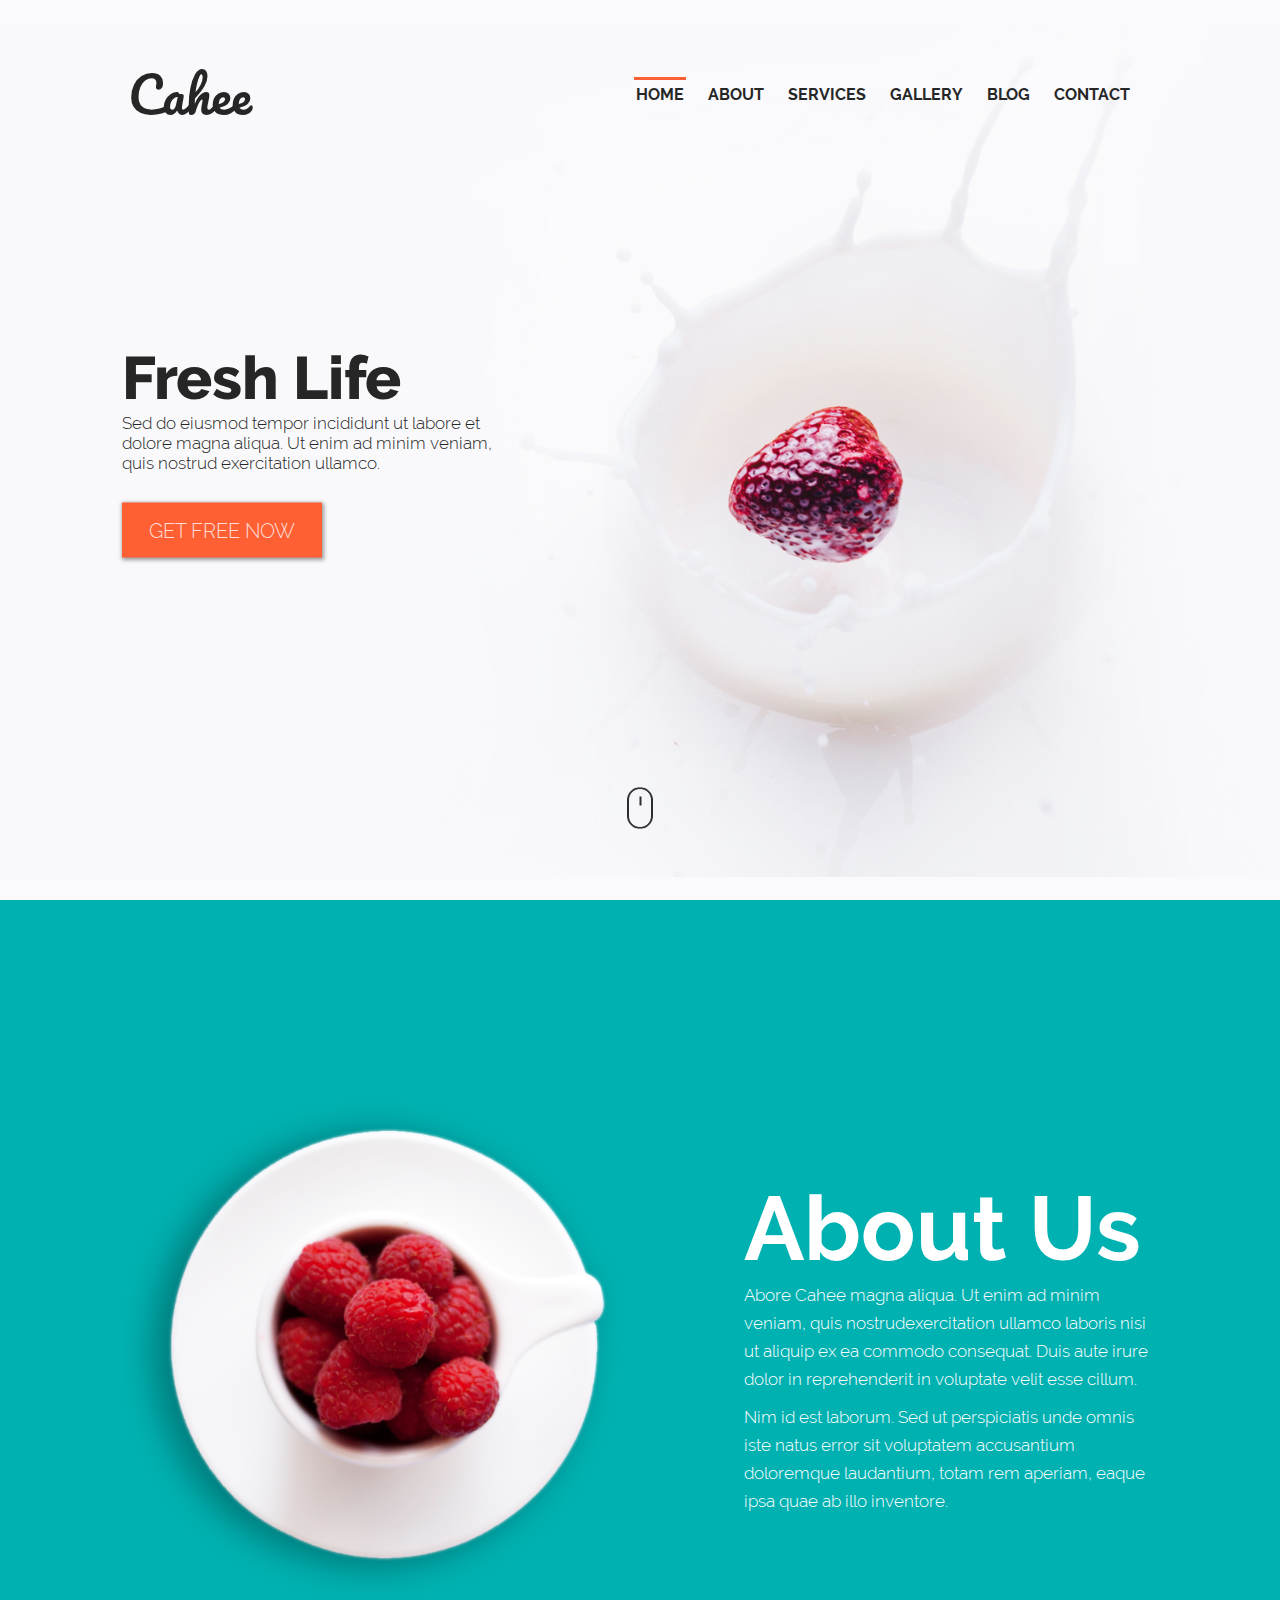
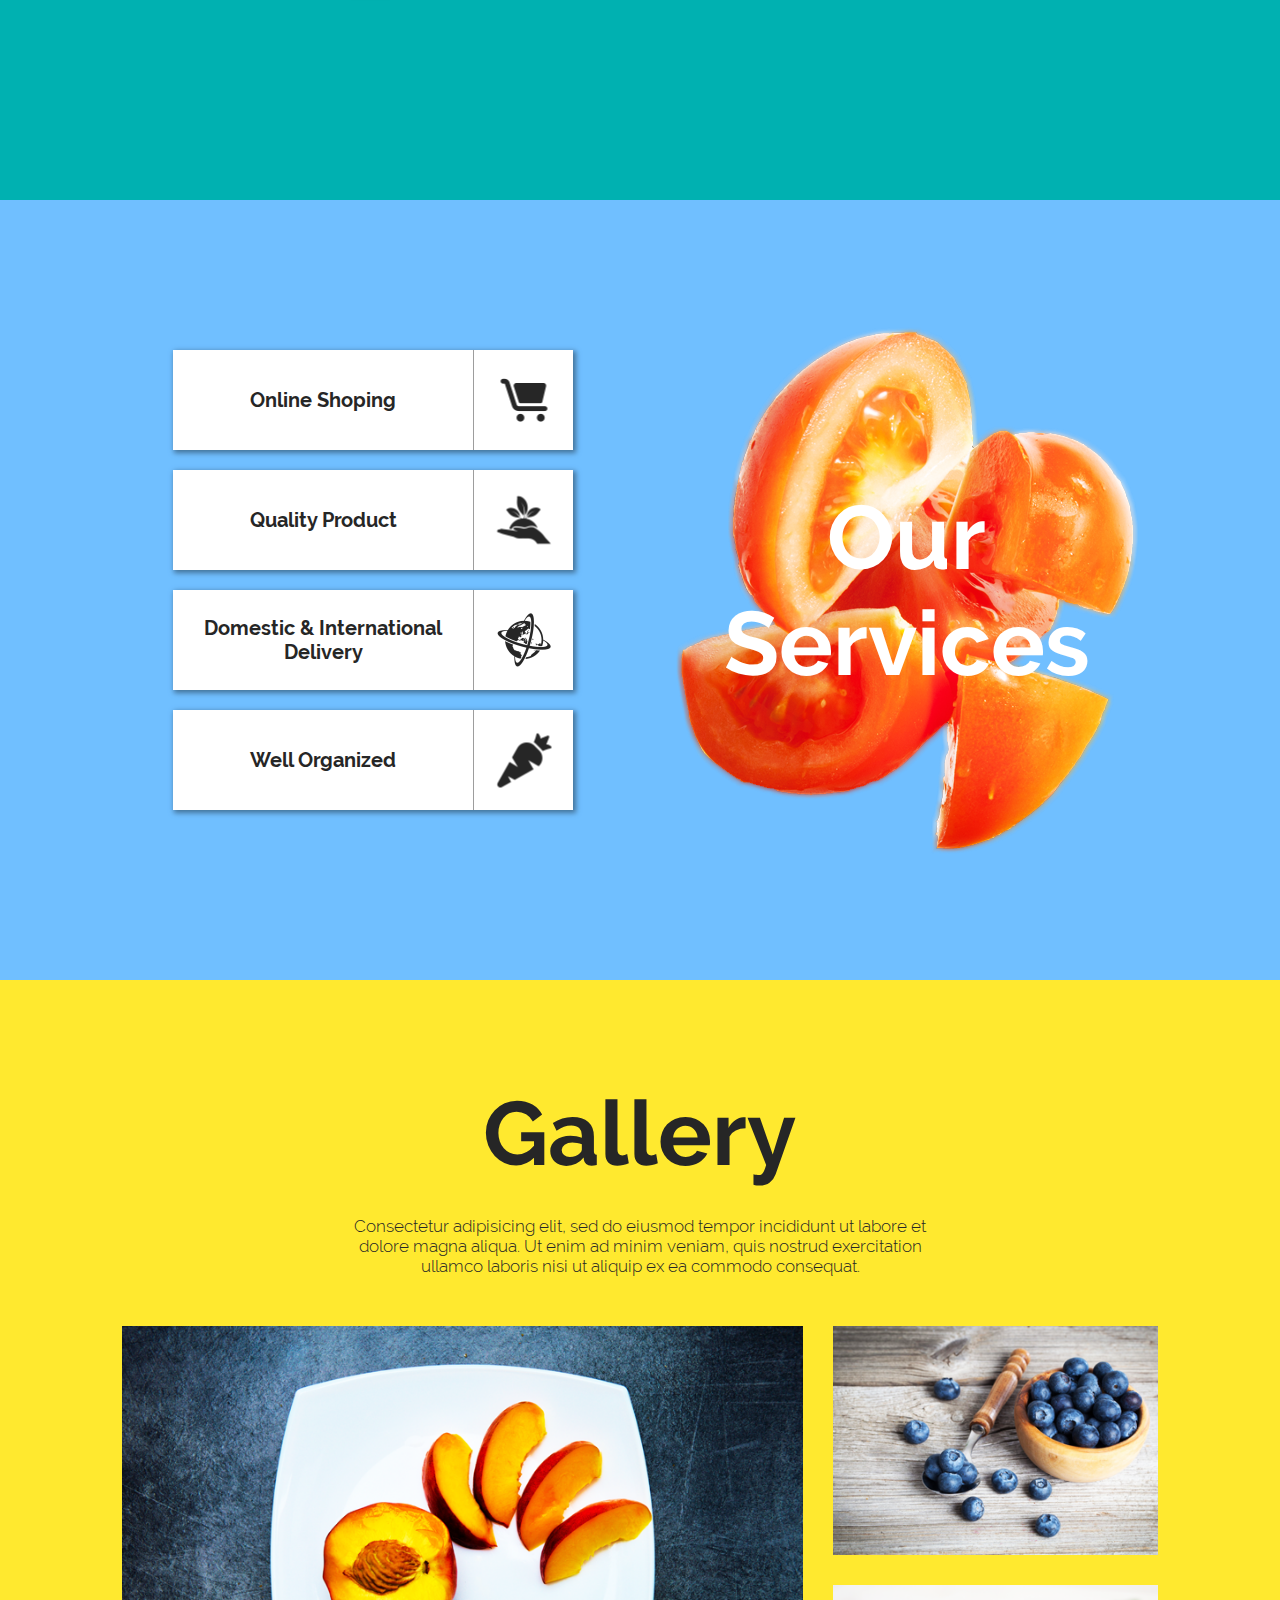
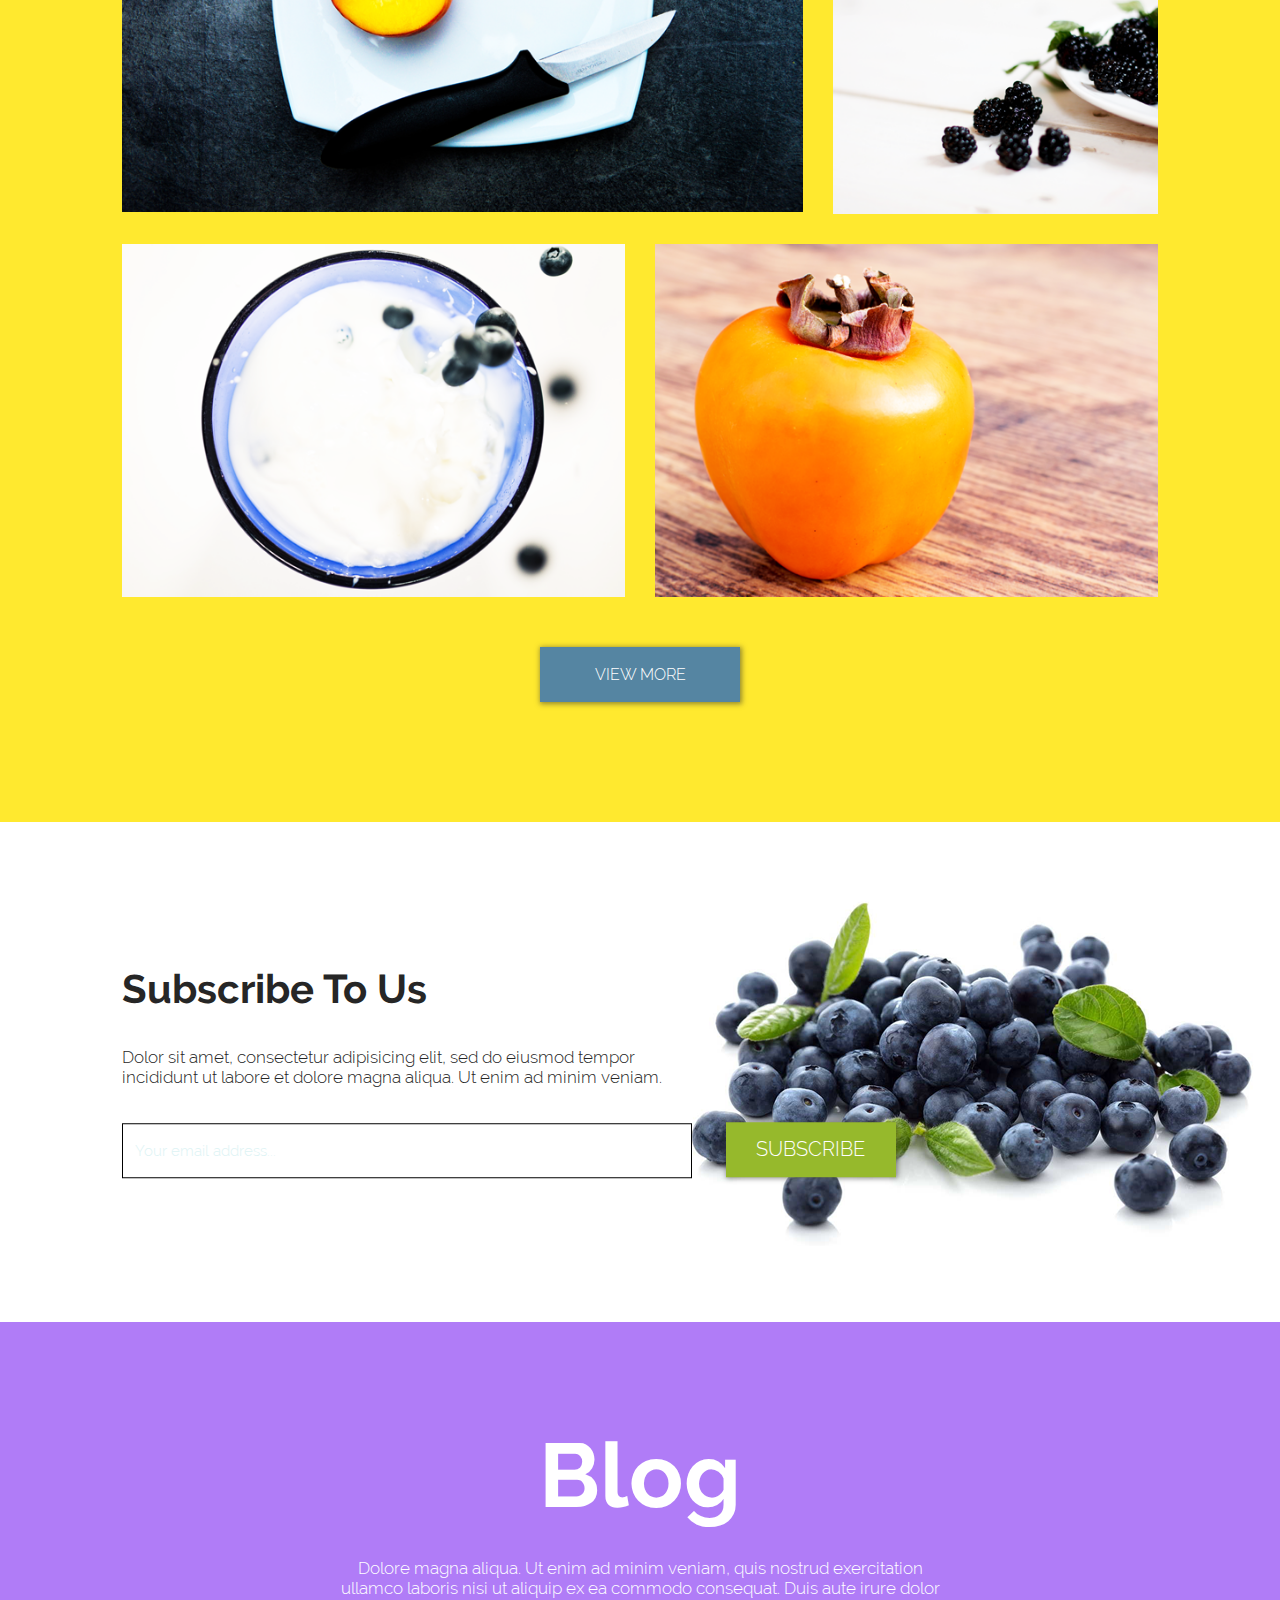
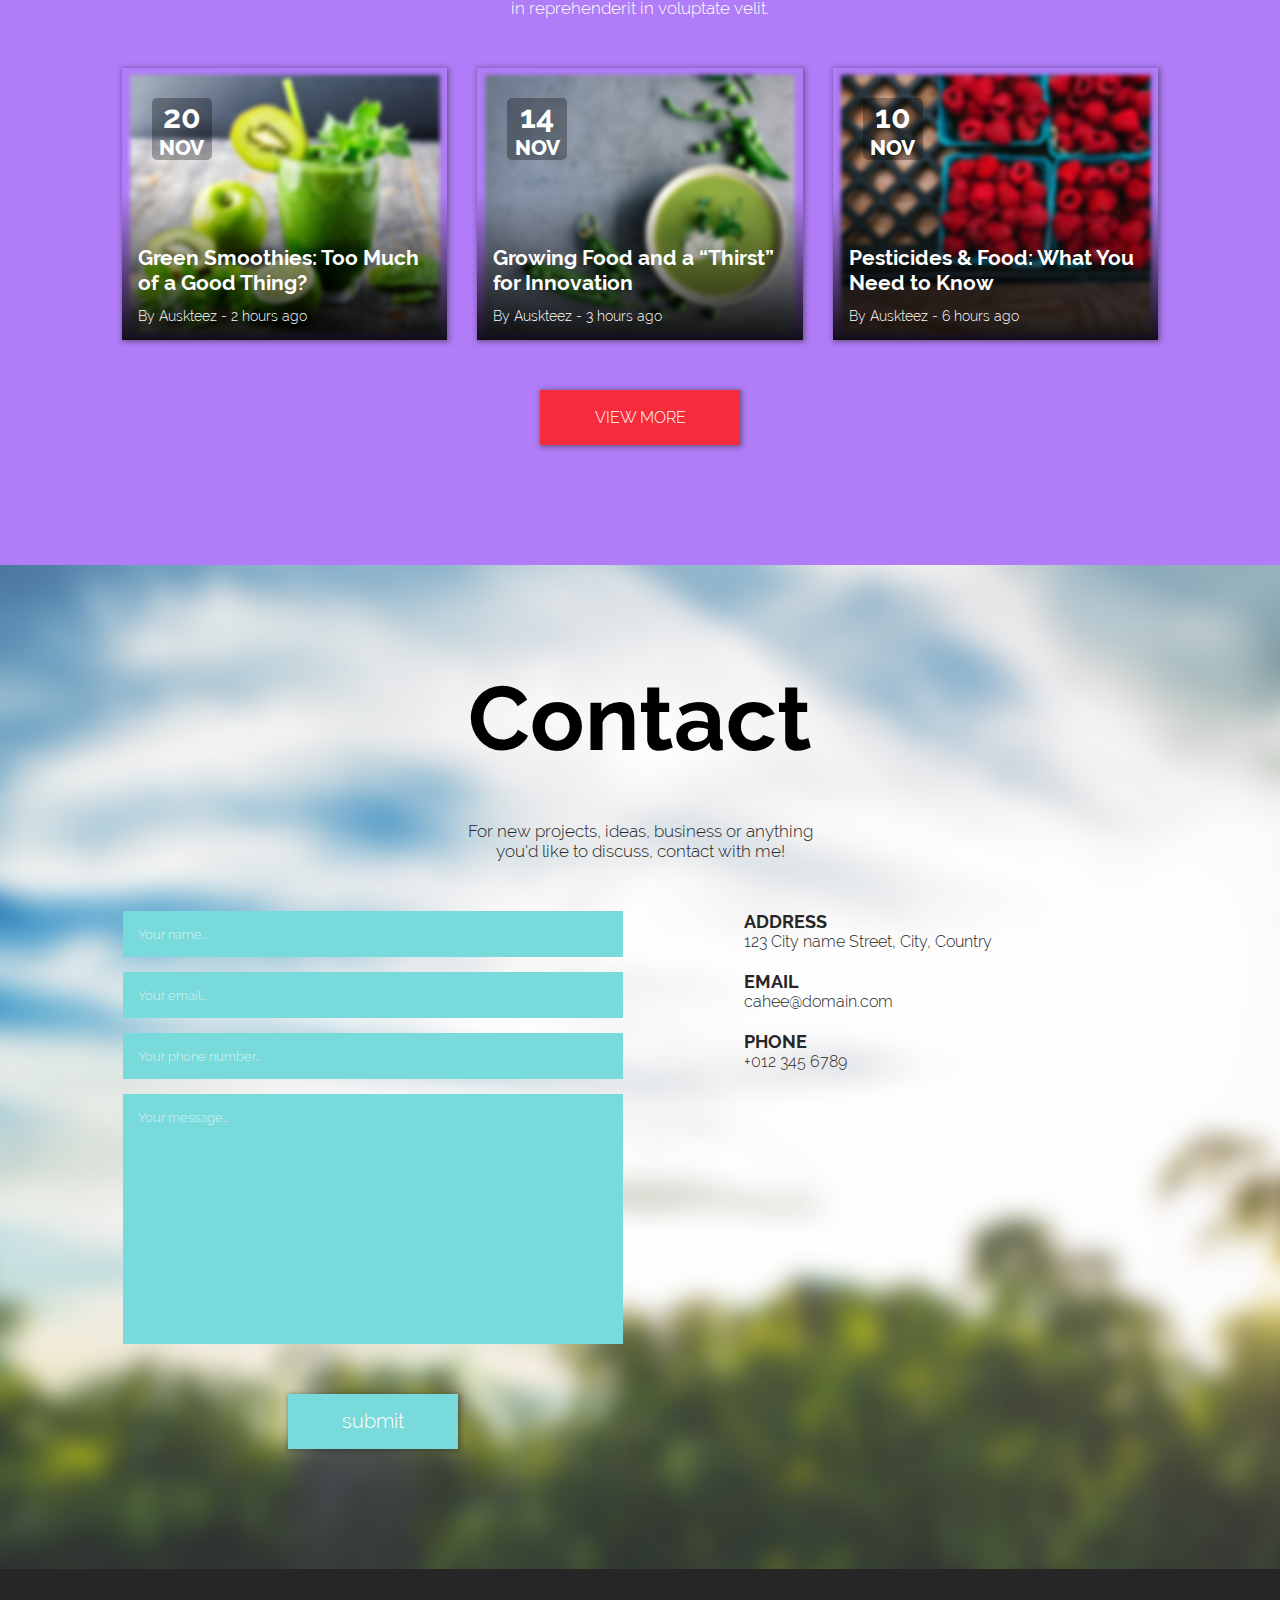
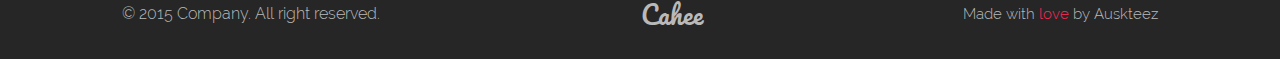
==== commit c6352715: "responsive sections about, contact, blog and footer (only need adjust font size for title)" ====
--- a/index.html
+++ b/index.html
@@ -39,17 +39,17 @@
         <section class="about" id="about">
             <div class="col-md-10 col-centered">
                 <div class="row align-items-center">
-                    <div class="col-md-6 ">
-                        <div><img src="../assets/img/about-img.png" alt="" ></div>
-                    </div>
-                    <div class="col-md-5 offset-1">
-                        <span class="about__information">
+                    <div class="col-xl-6 ">
+                        <div><img class="about__img" src="../assets/img/about-img.png" alt="" ></div>
+                    </div>
+                    <div class="col-xl-5 offset-xl-1">
+                        <div class="about__information">
                             <span class="about__title">About Us</span>
-                            <span class="about__description">
-                                <p class="about__paragraph">Abore Cahee magna aliqua. Ut enim ad minim veniam, quis <br> nostrud exercitation ullamco laboris nisi ut aliquip ex ea <br> commodo consequat. Duis aute irure dolor in <br> reprehenderit in voluptate velit esse cillum.</p>
-                                <p class="about__paragraph">Nim id est laborum. Sed ut perspiciatis unde omnis iste natus <br> error sit voluptatem accusantium doloremque laudantium, totam <br> rem aperiam, eaque ipsa quae ab illo inventore.</p>
-                            </span>
-                        </span>
+                            <div class="about__description">
+                                <p class="about__paragraph">Abore Cahee magna aliqua. Ut enim ad minim veniam, quis  nostrudexercitation ullamco laboris nisi ut aliquip ex ea commodo consequat. Duis aute irure dolor in  reprehenderit in voluptate velit esse cillum.</p>
+                                <p class="about__paragraph">Nim id est laborum. Sed ut perspiciatis unde omnis iste natus error sit voluptatem accusantium doloremque laudantium, totam rem aperiam, eaque ipsa quae ab illo inventore.</p>
+                            </div>
+                        </div>
                     </div>
                 </div>
             </div>
@@ -57,7 +57,7 @@
         <section class="services" id="services">
             <div class="col-md-10 col-centered">
                 <div class="row">
-                    <div class="col-md-6 d-flex justify-content-center align-items-center">
+                    <div class="col-xl-6 order-xl-first order-last d-flex justify-content-center align-items-center">
                         <div class="services__menu">
                             <div class="services__card">
                                 <div class="services__service">
@@ -85,7 +85,7 @@
                             </div>
                         </div>
                     </div>
-                    <div class="col-md-6 ">
+                    <div class="col-md-12 col-xl-6">
                         <div class="services__title">
                             <span class="services__text">
                             Our Services
@@ -160,7 +160,7 @@
             <div class="blog__images">
                 <div class="col-md-10 col-centered">
                     <div class="row align-items-center">
-                        <div class="col-md-4 col-centered">
+                        <div class="col-xl-4 col-centered">
                             <div class="picture">
                                 <img src="../assets/img/blog1.png" alt="">
                                 <div class="picture__overlay">
@@ -177,7 +177,7 @@
                                 </div>
                             </div>
                         </div>
-                        <div class="col-md-4 col-centered">
+                        <div class="col-xl-4 col-centered">
                             <div class="picture">
                                 <img src="../assets/img/blog2.png" alt="">
                                 <div class="picture__overlay">
@@ -194,21 +194,21 @@
                                 </div>
                             </div>
                         </div>
-                        <div class="col-md-4 col-centered">
+                        <div class="col-xl-4 col-centered">
                             <div class="picture">
                                 <img src="../assets/img/blog3.png" alt="">
                                 <div class="picture__overlay">
-                                        <div class="picture__tile">
-                                            <span class="picture__date">10</span>
-                                            <span class="picture__month">NOV</span>
-                                        </div>
-                                        <div class="picture__title">
-                                            Pesticides & Food: What You Need to Know
-                                        </div>
-                                        <div class="picture__who">
-                                            By Auskteez - 6 hours ago
-                                        </div>
-                                    </div>
+                                    <div class="picture__tile">
+                                        <span class="picture__date">10</span>
+                                        <span class="picture__month">NOV</span>
+                                    </div>
+                                    <div class="picture__title">
+                                        Pesticides & Food: What You Need to Know
+                                    </div>
+                                    <div class="picture__who">
+                                        By Auskteez - 6 hours ago
+                                    </div>
+                                </div>
                             </div>
                         </div>
                     </div>
@@ -222,9 +222,10 @@
                 For new projects, ideas, business or anything
                 you'd like to discuss, contact with me!
             </div>
+            <div class="col-xl-10 col-centered">
             <div class="row">
-                <div class="col-md-5 offset-1 col-centered">
-                <form style="margin:auto;">
+                <div class="col-xl-6 col-centered">
+                <form >
                     <label class="form__label">
                         <input class="form__input" placeholder="Your name..." type="text">
                         <span class="form__focus"></span>
@@ -244,8 +245,8 @@
                     <input class="form__submit form__submit--contact" type="submit" value="submit">
                 </form>
                 </div>
-                <div class="col-md-5 offset-1">
-                    <div>
+                <div class="col-xl-5 offset-xl-1">
+                    <div class="contact__infos">
                         <div class="contact__group">
                             <div class="contact__info">ADDRESS</div>
                             <div class="contact__data">123 City name Street, City, Country</div>
@@ -261,20 +262,13 @@
                     </div>
                 </div>
             </div>
+            </div>
         </section>
         <footer class="footer">
-                <div class="col-md-10 col-centered">
-                    <div class="row">
-                        <div class="col-md-5">
-                            <div class="footer__copy">&copy; 2015 Company. All right reserved.</div>
-                        </div>
-                        <div class="col-md-2">
-                            <div class="footer__logo">Cahee</div>
-                        </div>
-                        <div class="col-md-5 ">
-                            <div class="footer__who">Made with <span class="footer__who--red">love</span> by Auskteez</div>
-                        </div>
-                    </div>
+                <div class="col-lg-10 d-flex flex-column flex-lg-row justify-content-between align-items-center col-centered">
+                    <span class="footer__copy">&copy; 2015 Company. All right reserved.</span>
+                    <span class="footer__logo">Cahee</span>
+                    <span class="footer__who">Made with <span class="footer__who--red">love</span> by Auskteez</span>
                 </div>
         </footer>
     </div>
--- a/css/style.css
+++ b/css/style.css
@@ -36,7 +36,8 @@
   font-family: 'Raleway'; }
 
 .col-centered {
-  margin: 0 auto; }
+  margin-left: auto;
+  margin-right: auto; }
 
 .home {
   background-image: url("../assets/img/header-bg.jpg");
@@ -131,8 +132,11 @@
 
 .mouse-icon {
   position: absolute;
-  top: 85%;
-  left: 50%; }
+  top: 90%;
+  left: 50%;
+  -webkit-transform: translate(-50%, -50%);
+      -ms-transform: translate(-50%, -50%);
+          transform: translate(-50%, -50%); }
 
 .mouse-icon svg {
   position: relative;
@@ -183,6 +187,7 @@
 .about {
   background-color: #00b1b1;
   min-height: 100vh;
+  padding: 100px 0;
   display: -webkit-box;
   display: -ms-flexbox;
   display: flex;
@@ -193,19 +198,18 @@
     color: white;
     font-size: 90px;
     font-weight: 700; }
-  .about__information {
-    -webkit-box-flex: 1;
-        -ms-flex: 1 1 50%;
-            flex: 1 1 50%;
-    margin-left: 5%; }
+  .about__img {
+    margin: auto; }
   .about__paragraph {
     color: white;
     font-size: 17px;
-    line-height: 28px; }
+    line-height: 28px;
+    max-width: 500px;
+    margin-bottom: 10px; }
 
 .services {
   background-color: #70bfff;
-  min-height: 100vh;
+  padding: 100px 0;
   display: -webkit-box;
   display: -ms-flexbox;
   display: flex;
@@ -224,7 +228,7 @@
     display: flex; }
   .services__title {
     background-image: url("../assets/img/services.png");
-    background-position: top center;
+    background-position: center center;
     background-repeat: no-repeat;
     display: -webkit-box;
     display: -ms-flexbox;
@@ -235,7 +239,7 @@
     -webkit-box-align: center;
         -ms-flex-align: center;
             align-items: center;
-    width: 100%;
+    max-width: 100%;
     height: 580px;
     text-align: center; }
   .services__text {
@@ -273,12 +277,11 @@
 
 .gallery {
   background-color: #ffe92f;
-  min-height: 100vh;
+  padding: 100px 0;
   padding-bottom: 120px; }
   .gallery__title {
     font-size: 90px;
     text-align: center;
-    padding-top: 100px;
     padding-bottom: 30px; }
   .gallery__desc {
     font-size: 17px;
@@ -287,7 +290,9 @@
     text-align: center;
     padding-bottom: 50px; }
   .gallery__dim {
-    overflow: hidden; }
+    overflow: hidden;
+    margin-left: auto;
+    margin-right: auto; }
     .gallery__dim--1 {
       max-width: 770px;
       max-height: 550px; }
@@ -399,7 +404,7 @@
               transform: scale(1.1);
       background-color: #85a81b; }
   .form__submit--contact {
-    margin-top: 15px;
+    margin-top: 50px;
     background-color: #78dada;
     display: block;
     margin-left: auto;
@@ -446,7 +451,7 @@
     transition: all .3s linear; }
 
 .form__message {
-  width: 500px;
+  width: 100%;
   height: 250px;
   resize: none;
   display: block;
@@ -472,12 +477,11 @@
 
 .blog {
   background-color: #b07cf7;
-  min-height: 100vh;
+  padding: 100px 0;
   padding-bottom: 120px; }
   .blog__title {
     font-size: 90px;
     text-align: center;
-    padding-top: 100px;
     margin-bottom: 30px;
     color: white; }
   .blog__desc {
@@ -625,4 +629,37 @@
   /* Microsoft Edge */
   color: #ddf3f4; }
 
-/*# sourceMappingURL=[data-uri] */
+@media only screen and (max-width: 1199px) {
+  .about__information {
+    text-align: center; }
+  .about__paragraph {
+    margin: auto; }
+  .picture {
+    margin-bottom: 30px; }
+  .contact__infos {
+    text-align: center;
+    margin-top: 50px; } }
+
+@media (max-width: 991px) {
+  .form__subscribe {
+    width: 60%; }
+  .footer {
+    line-height: 40px;
+    padding: 15px 0; } }
+
+@media only screen and (max-width: 767px) {
+  .home__title {
+    text-align: center; }
+  .home__description {
+    text-align: center; }
+  .home__btn {
+    margin-left: auto;
+    margin-right: auto;
+    margin-top: 40px; }
+  .gallery__img {
+    margin-left: auto;
+    margin-right: auto; }
+  .form__label {
+    width: 80%; } }
+
+/*# sourceMappingURL=[data-uri] */
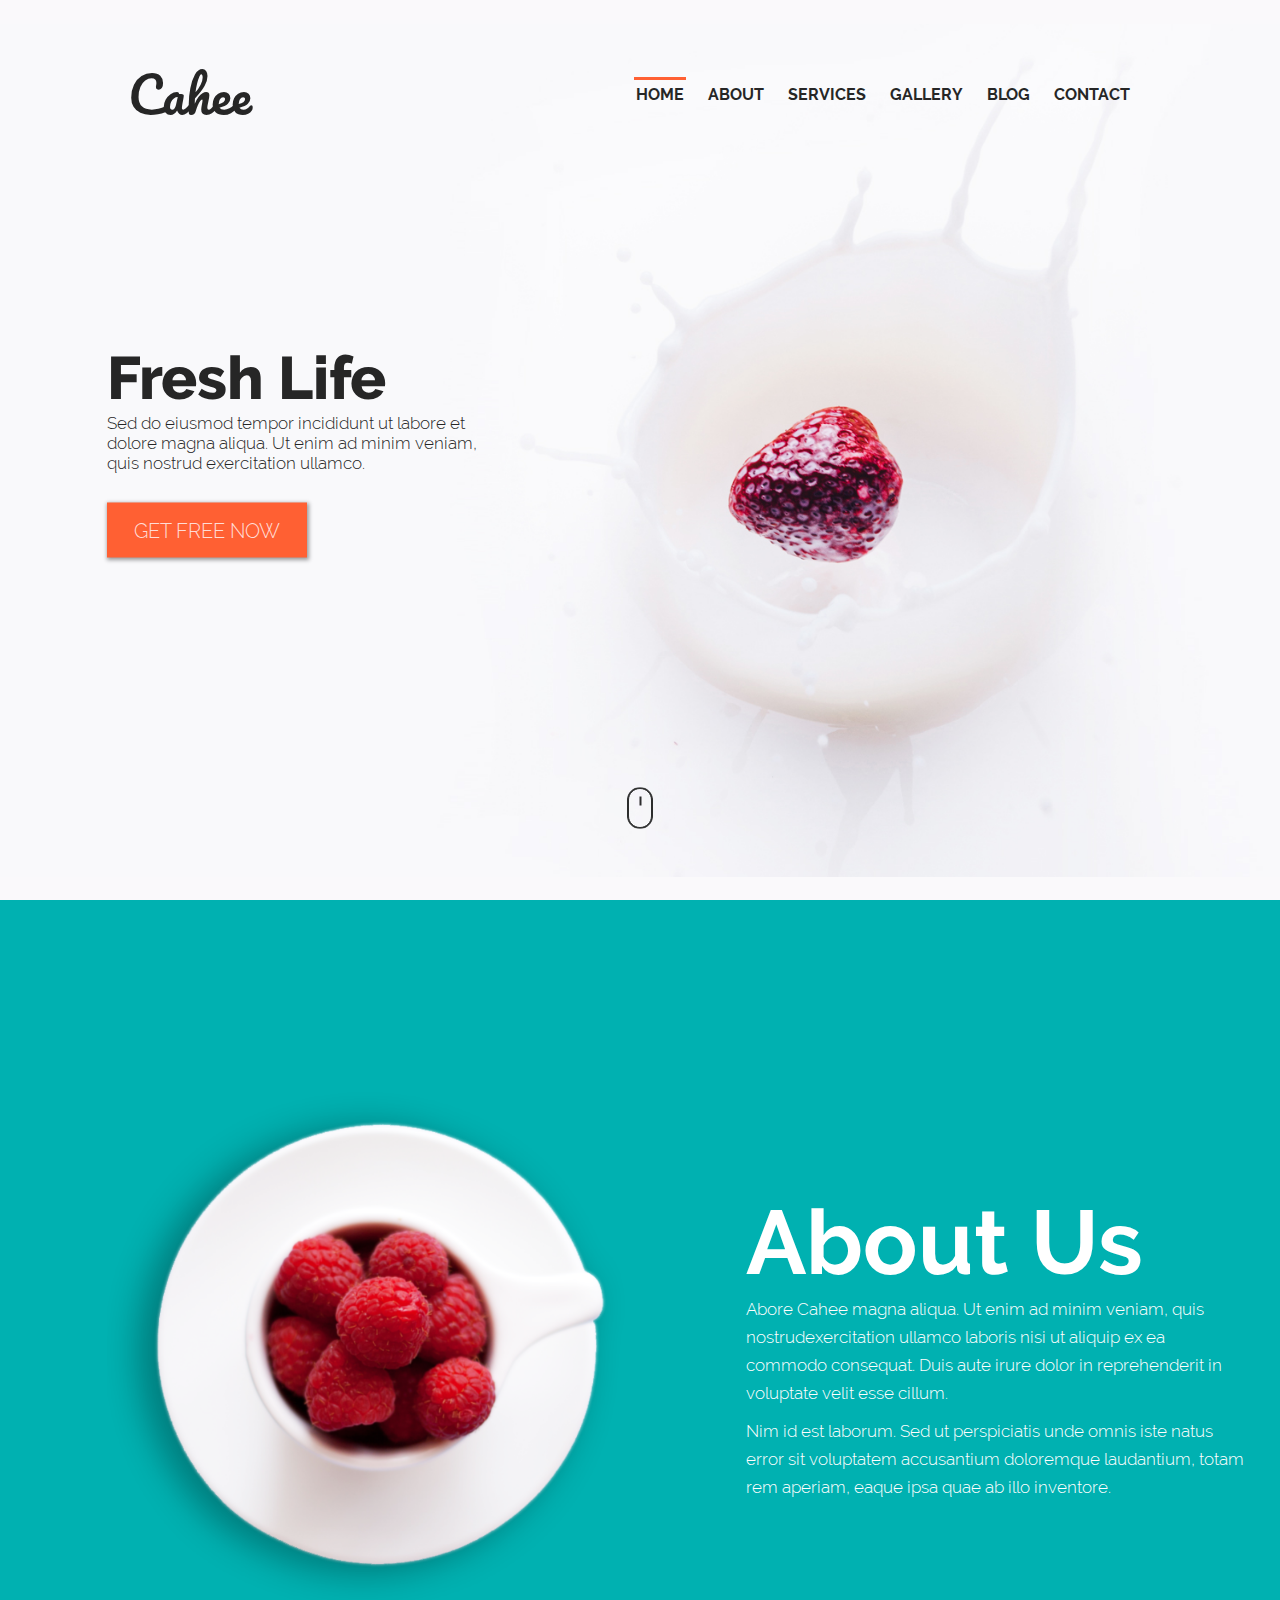
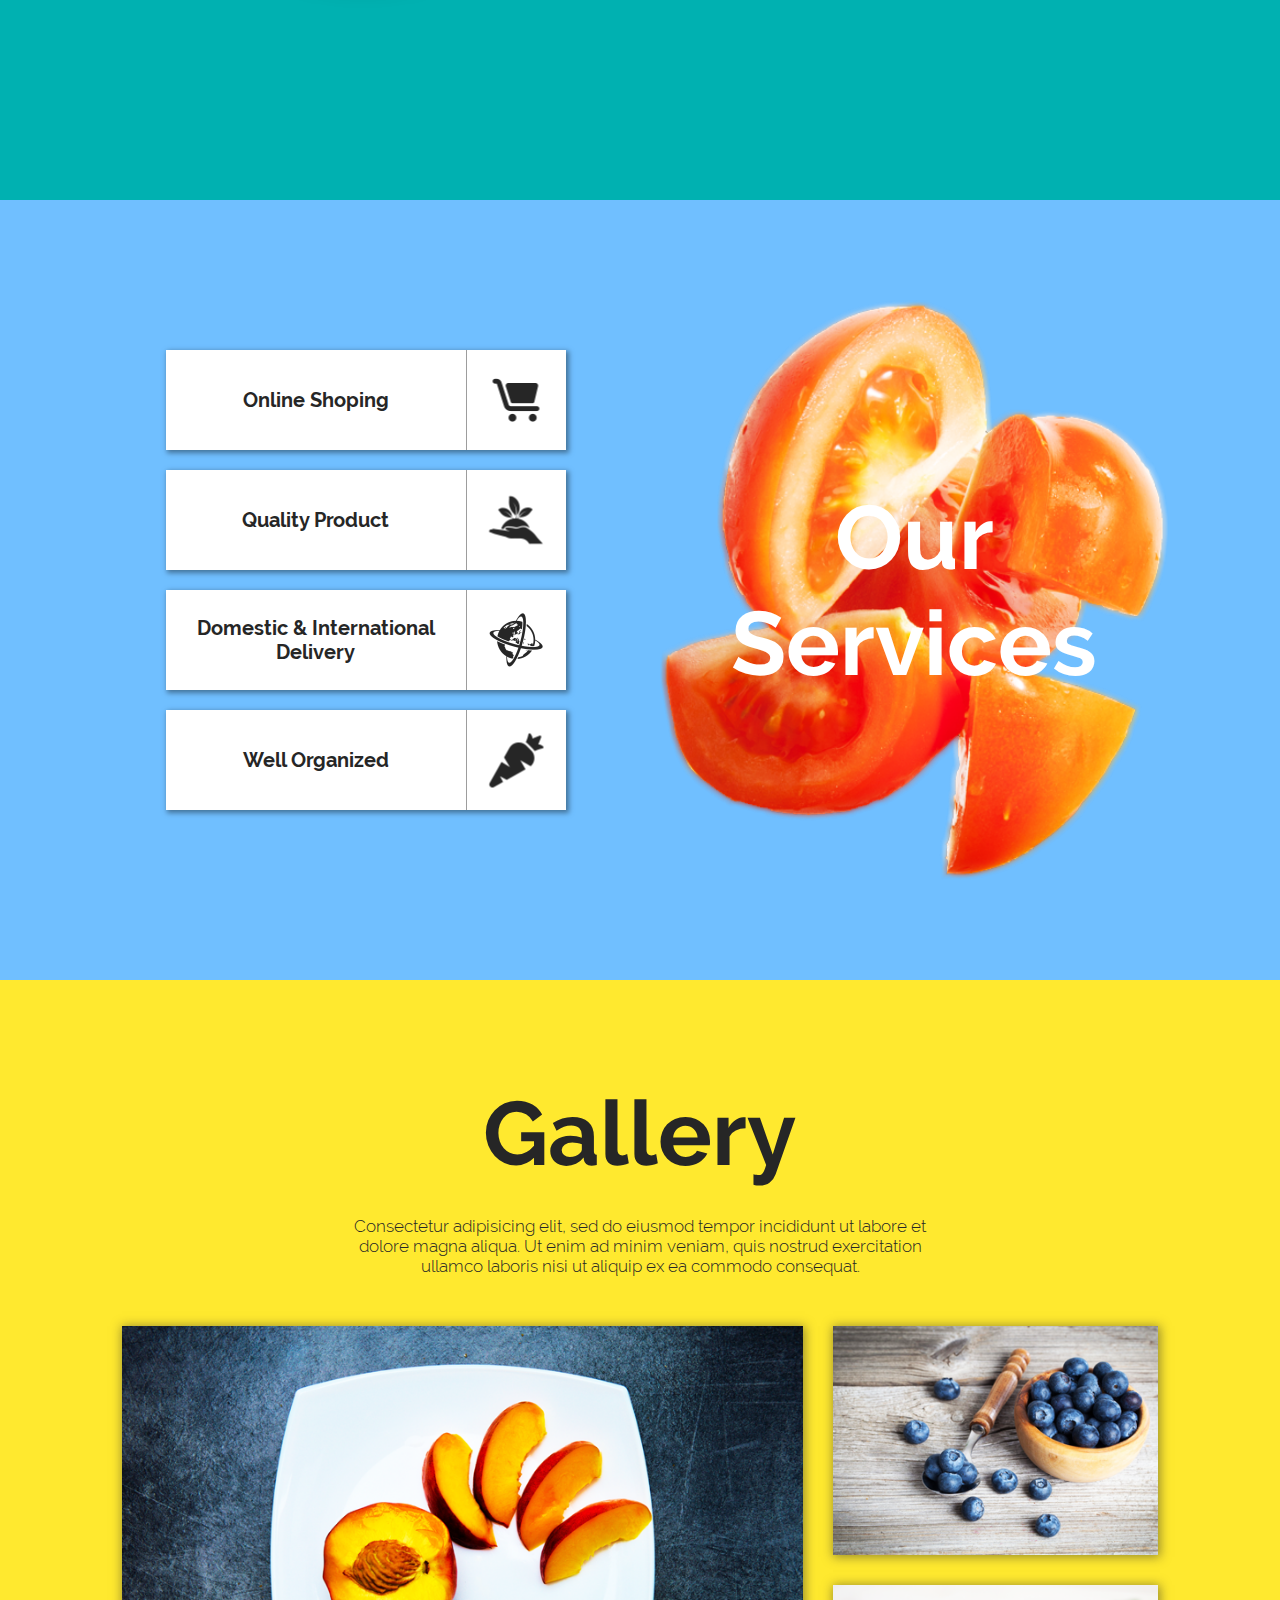
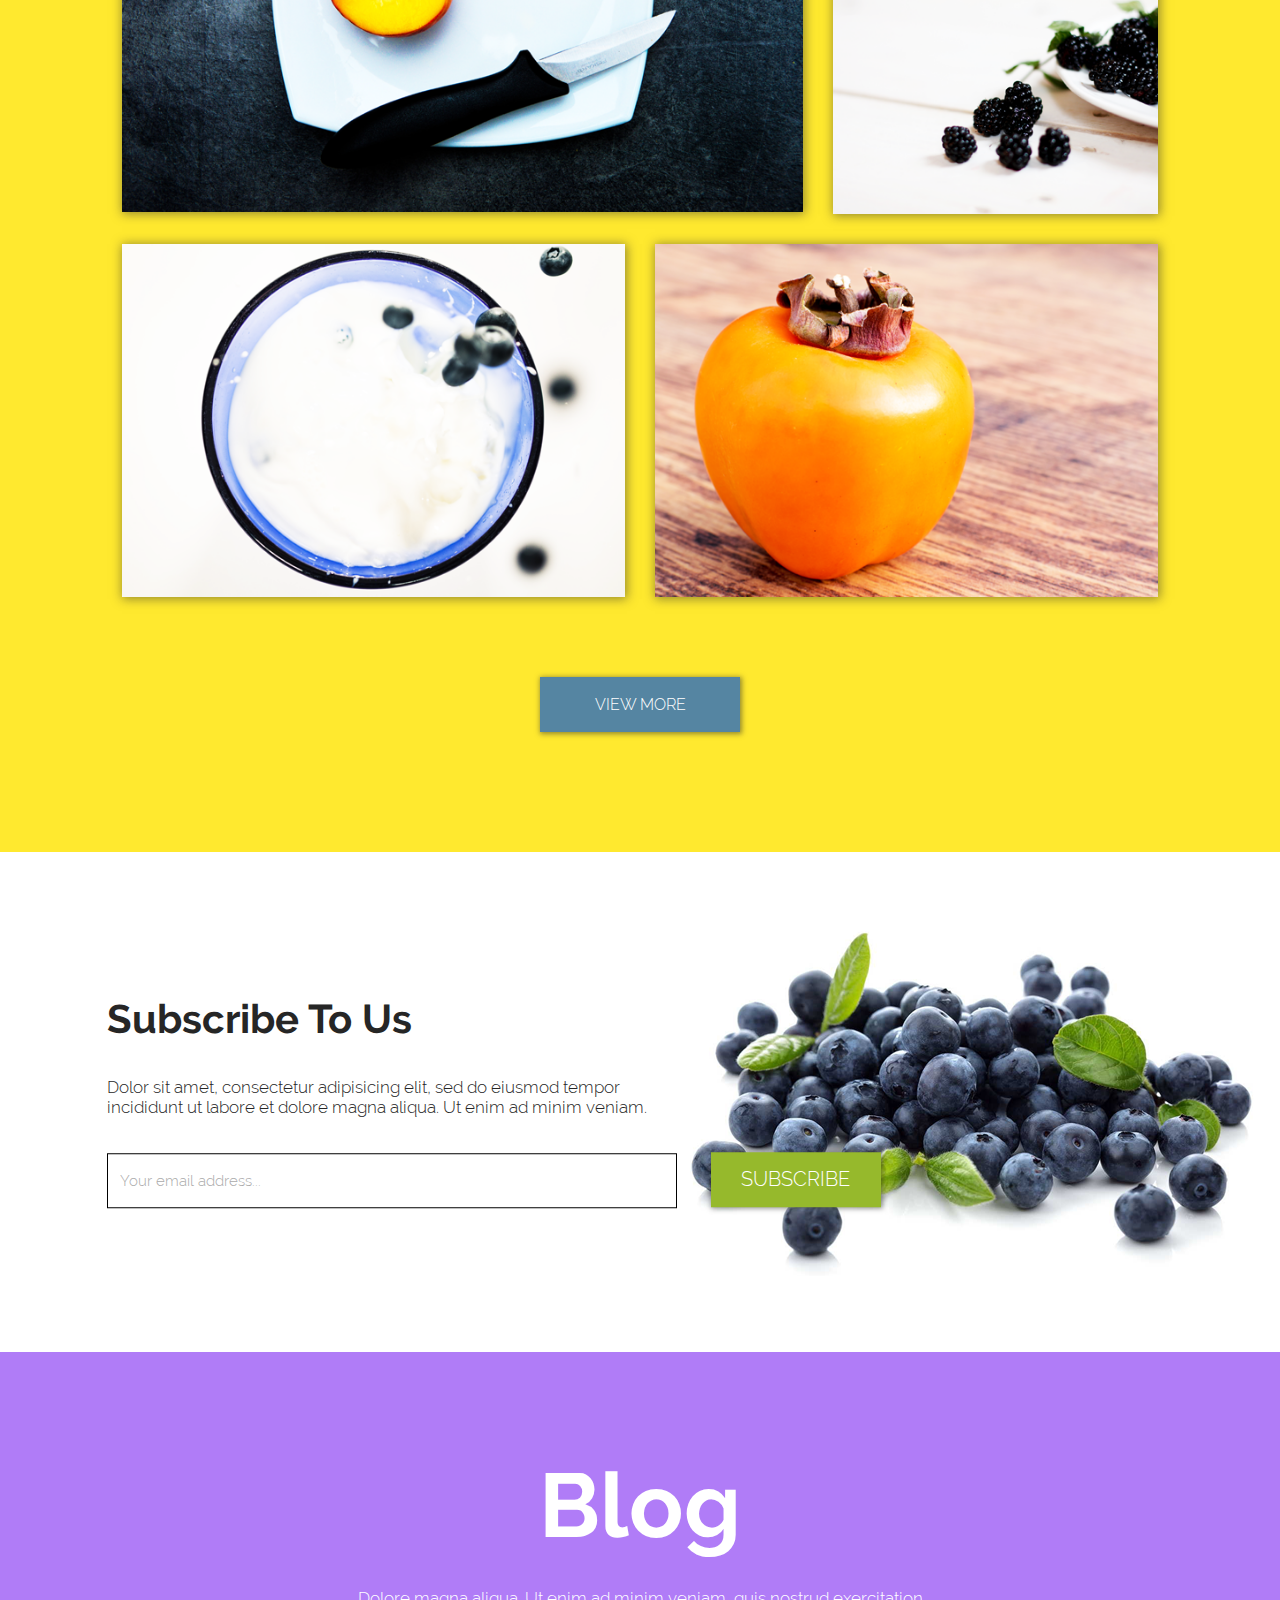
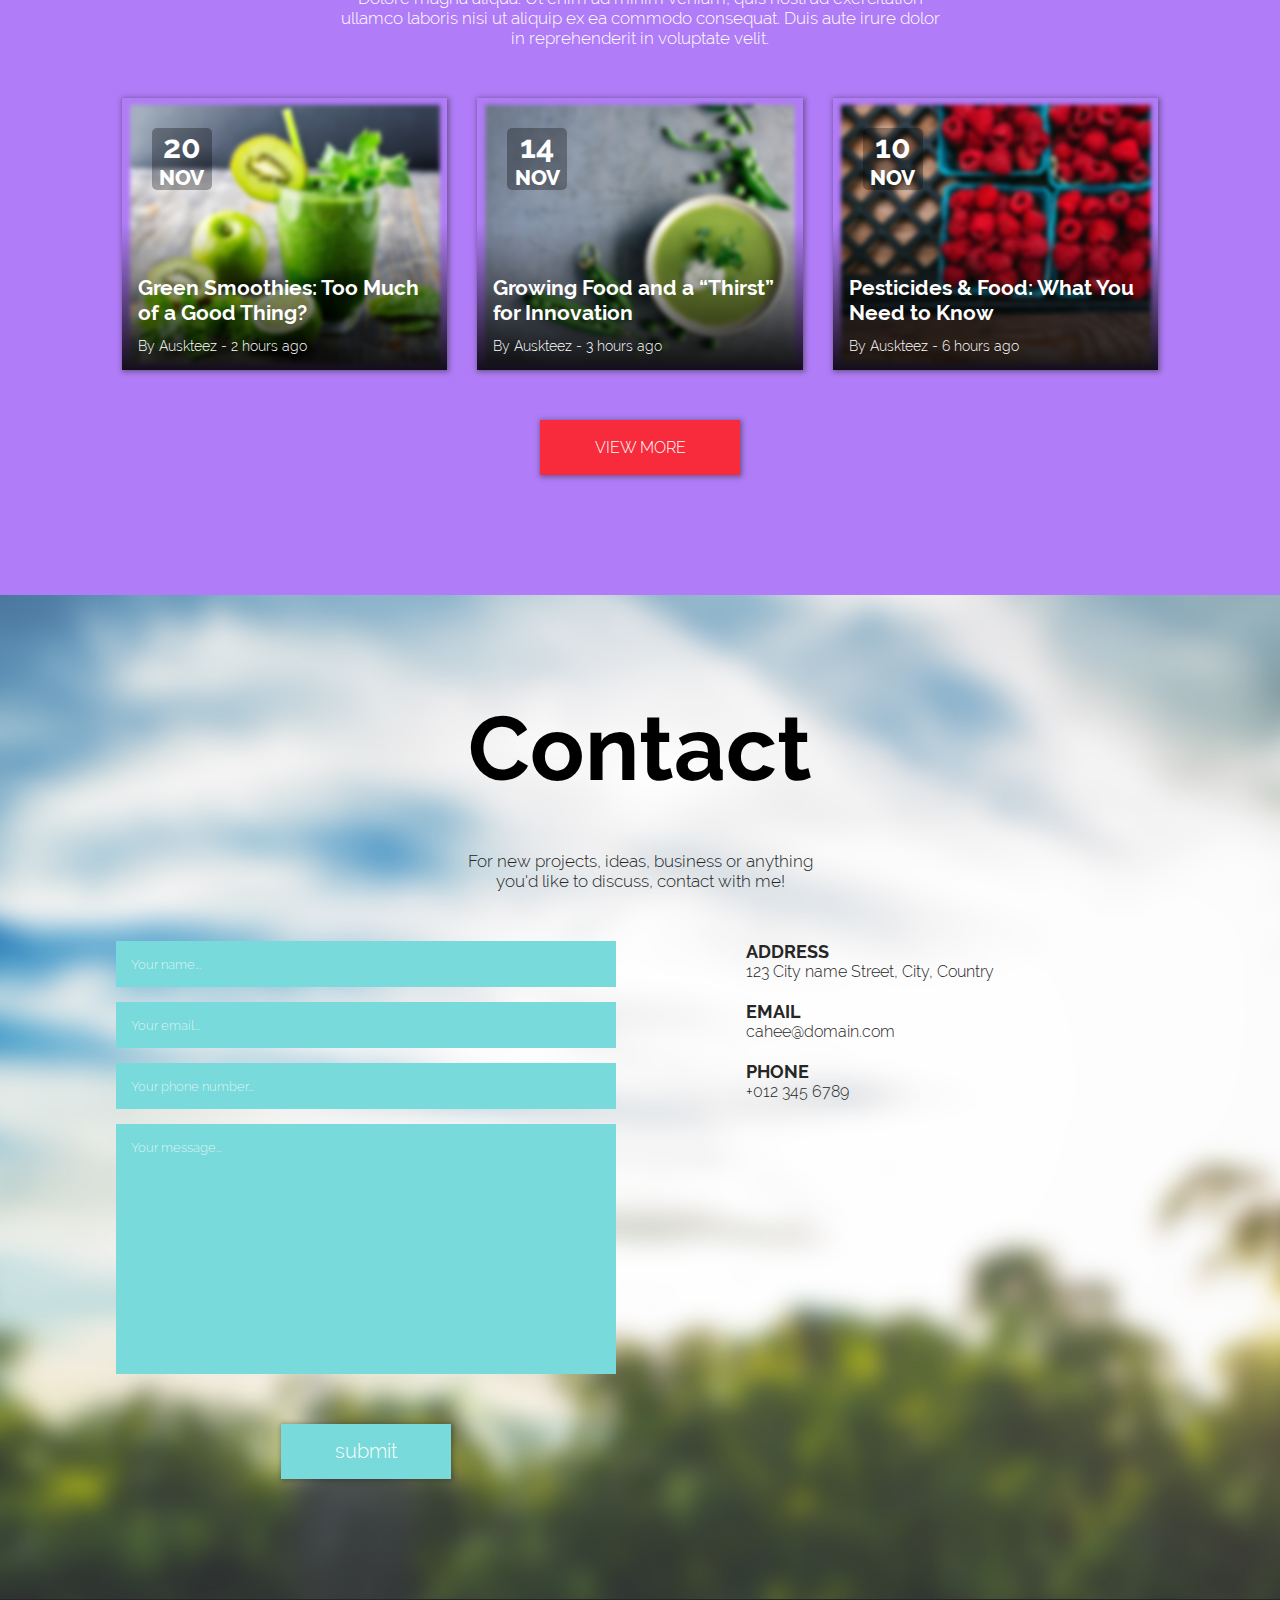
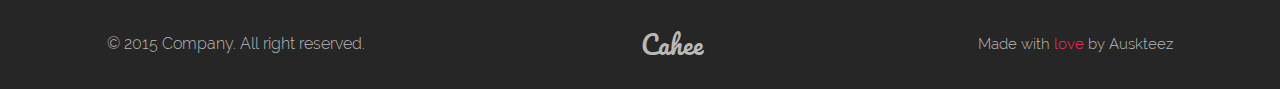
==== commit 5f72e6c1: "all sections are responsive (only need adjust font size and navigation)" ====
--- a/index.html
+++ b/index.html
@@ -23,9 +23,9 @@
                 </ul>
             </nav>
             <div class="home__information">
-                <div class="col-md-10 col-centered">
+                <div class="container-fluid col-md-10 ">
                     <span class="home__title">Fresh Life</span>
-                    <span class="home__description">Sed do eiusmod tempor incididunt ut labore et<br> dolore magna aliqua. Ut enim ad minim veniam,<br> quis nostrud exercitation ullamco.</span>
+                    <span class="home__description">Sed do eiusmod tempor incididunt ut labore et dolore magna aliqua. Ut enim ad minim veniam, quis nostrud exercitation ullamco.</span>
                     <button class="home__btn">GET FREE NOW</button>
                 </div>
             </div>
@@ -35,14 +35,15 @@
                     <rect x="12" y="9" style="fill-rule:evenodd;clip-rule:evenodd;fill:#2C2D2D;" width="2" height="9"/>
                 </svg>
             </a>
+        
         </header>
         <section class="about" id="about">
-            <div class="col-md-10 col-centered">
+            <div class="container-fluid col-md-10">
                 <div class="row align-items-center">
                     <div class="col-xl-6 ">
                         <div><img class="about__img" src="../assets/img/about-img.png" alt="" ></div>
                     </div>
-                    <div class="col-xl-5 offset-xl-1">
+                    <div class="col-xl-5 offset-xl-1 order-xl-last order-first">
                         <div class="about__information">
                             <span class="about__title">About Us</span>
                             <div class="about__description">
@@ -55,7 +56,7 @@
             </div>
         </section>
         <section class="services" id="services">
-            <div class="col-md-10 col-centered">
+            <div class="container-fluid col-md-10">
                 <div class="row">
                     <div class="col-xl-6 order-xl-first order-last d-flex justify-content-center align-items-center">
                         <div class="services__menu">
@@ -101,28 +102,20 @@
                 Consectetur adipisicing elit, sed do eiusmod tempor incididunt ut labore et dolore magna aliqua. Ut enim ad minim veniam, quis nostrud exercitation ullamco laboris nisi ut aliquip ex ea commodo consequat.
             </div>
             <div class="gallery__images">
-                <div class="col-md-10 col-centered">
+                 <div class="container col-sm-10">
                     <div class="row">
-                        <div class="col-md-8 ">
-                            <div class="gallery__dim gallery__dim--1"><img class="gallery__img gallery__img--right " src="../assets/img/gallery-img1.png" alt=""></div>
-                        </div>
-                        <div class="col-md-4 ">
-                            <div class="gallery__dim gallery__dim--2">
-                                <img class="gallery__img gallery__img--left " src="../assets/img/gallery-img2.png" alt="">
-                            </div>
-                            <div class="gallery__dim gallery__dim--2 gallery__dim--col">
-                                <img class="gallery__img gallery__img--left" src="../assets/img/gallery-img3.png" alt="">
-                            </div>
-                        </div>
-                        <div class="col-md-6 ">
-                            <div class="gallery__dim gallery__dim--3 gallery__dim--col">
-                                <img class="gallery__img gallery__img--right" src="../assets/img/gallery-img4.png" alt="">
-                            </div>
-                        </div>
-                        <div class="col-md-6 ">
-                            <div class="gallery__dim gallery__dim--3 gallery__dim--col">
-                                <img class="gallery__img gallery__img--left" src="../assets/img/gallery-img5.png" alt="">
-                            </div>
+                        <div class="col-md-8 gallery__item">
+                            <img class="gallery__img gallery__img--right " src="../assets/img/gallery-img1.png" alt="">
+                        </div>
+                        <div class="col-md-4 gallery__item">
+                            <img class="gallery__img gallery__img--left" src="../assets/img/gallery-img2.png" alt="">
+                            <img class="gallery__img gallery__img--left gallery__img--marg" src="../assets/img/gallery-img3.png" alt="">
+                        </div>
+                        <div class="col-md-6 gallery__item">
+                            <img class="gallery__img gallery__img--right" src="../assets/img/gallery-img4.png" alt="">
+                        </div>
+                        <div class="col-md-6 gallery__item">
+                            <img class="gallery__img gallery__img--left" src="../assets/img/gallery-img5.png" alt="">
                         </div>     
                     </div>
                 </div>
@@ -131,18 +124,18 @@
         </section>
         <section class="subscribe">
             <div class="subscribe__container">
-                <div class="col-md-10 col-centered">
+                <div class="container-fluid col-md-10">
                     <div class="subscribe__title">
                         Subscribe To Us
                     </div>
                 </div>
             
-                <div class="col-md-10 col-centered">
+                <div class="container-fluid col-md-10">
                     <div class="subscribe__desc">
                         Dolor sit amet, consectetur adipisicing elit, sed do eiusmod tempor incididunt ut labore et dolore magna aliqua. Ut enim ad minim veniam.
                     </div>
                 </div>
-                <div class="col-md-10 col-centered">
+                <div class="container-fluid col-md-10">
                     <div class="subscribe__form-container">
                             <form>
                                 <input class="form__subscribe" placeholder="Your email address..." type=text>
@@ -158,9 +151,9 @@
                     Dolore magna aliqua. Ut enim ad minim veniam, quis nostrud exercitation ullamco laboris nisi ut aliquip ex ea commodo consequat. Duis aute irure dolor in reprehenderit in voluptate velit.
             </div>
             <div class="blog__images">
-                <div class="col-md-10 col-centered">
+                <div class="container col-md-10">
                     <div class="row align-items-center">
-                        <div class="col-xl-4 col-centered">
+                        <div class="col-xl-4">
                             <div class="picture">
                                 <img src="../assets/img/blog1.png" alt="">
                                 <div class="picture__overlay">
@@ -177,7 +170,7 @@
                                 </div>
                             </div>
                         </div>
-                        <div class="col-xl-4 col-centered">
+                        <div class="col-xl-4">
                             <div class="picture">
                                 <img src="../assets/img/blog2.png" alt="">
                                 <div class="picture__overlay">
@@ -194,7 +187,7 @@
                                 </div>
                             </div>
                         </div>
-                        <div class="col-xl-4 col-centered">
+                        <div class="col-xl-4">
                             <div class="picture">
                                 <img src="../assets/img/blog3.png" alt="">
                                 <div class="picture__overlay">
@@ -222,50 +215,50 @@
                 For new projects, ideas, business or anything
                 you'd like to discuss, contact with me!
             </div>
-            <div class="col-xl-10 col-centered">
-            <div class="row">
-                <div class="col-xl-6 col-centered">
-                <form >
-                    <label class="form__label">
-                        <input class="form__input" placeholder="Your name..." type="text">
-                        <span class="form__focus"></span>
-                    </label>
-                    <label class="form__label">
-                        <input class="form__input" placeholder="Your email..." type="email">
-                        <span class="form__focus"></span>
-                    </label>
-                    <label class="form__label">
-                        <input class="form__input" placeholder="Your phone number..." type="tel">
-                        <span class="form__focus"></span>
-                    </label>
-                    <label class="form__label">
-                        <textarea class="form__message" placeholder="Your message..."></textarea>
-                        <span class="form__focus"></span>
-                    </label>
-                    <input class="form__submit form__submit--contact" type="submit" value="submit">
-                </form>
-                </div>
-                <div class="col-xl-5 offset-xl-1">
-                    <div class="contact__infos">
-                        <div class="contact__group">
-                            <div class="contact__info">ADDRESS</div>
-                            <div class="contact__data">123 City name Street, City, Country</div>
-                        </div>
-                        <div class="contact__group">
-                            <div class="contact__info">EMAIL</div>
-                            <div class="contact__data">cahee@domain.com</div>
-                        </div>
-                        <div class="contact__group">
-                            <div class="contact__info">PHONE</div>
-                            <div class="contact__data">+012 345 6789</div>
-                        </div>
-                    </div>
-                </div>
-            </div>
+            <div class="container-fluid col-xl-10">
+                <div class="row">
+                    <div class="col-xl-6">
+                    <form >
+                        <label class="form__label">
+                            <input class="form__input" placeholder="Your name..." type="text">
+                            <span class="form__focus"></span>
+                        </label>
+                        <label class="form__label">
+                            <input class="form__input" placeholder="Your email..." type="email">
+                            <span class="form__focus"></span>
+                        </label>
+                        <label class="form__label">
+                            <input class="form__input" placeholder="Your phone number..." type="tel">
+                            <span class="form__focus"></span>
+                        </label>
+                        <label class="form__label">
+                            <textarea class="form__message" placeholder="Your message..."></textarea>
+                            <span class="form__focus"></span>
+                        </label>
+                        <input class="form__submit form__submit--contact" type="submit" value="submit">
+                    </form>
+                    </div>
+                    <div class="col-xl-5 offset-xl-1">
+                        <div class="contact__infos">
+                            <div class="contact__group">
+                                <div class="contact__info">ADDRESS</div>
+                                <div class="contact__data">123 City name Street, City, Country</div>
+                            </div>
+                            <div class="contact__group">
+                                <div class="contact__info">EMAIL</div>
+                                <div class="contact__data">cahee@domain.com</div>
+                            </div>
+                            <div class="contact__group">
+                                <div class="contact__info">PHONE</div>
+                                <div class="contact__data">+012 345 6789</div>
+                            </div>
+                        </div>
+                    </div>
+                </div>
             </div>
         </section>
         <footer class="footer">
-                <div class="col-lg-10 d-flex flex-column flex-lg-row justify-content-between align-items-center col-centered">
+                <div class="container-fluid col-lg-10 d-flex flex-column flex-lg-row justify-content-between align-items-center">
                     <span class="footer__copy">&copy; 2015 Company. All right reserved.</span>
                     <span class="footer__logo">Cahee</span>
                     <span class="footer__who">Made with <span class="footer__who--red">love</span> by Auskteez</span>
--- a/css/style.css
+++ b/css/style.css
@@ -34,10 +34,6 @@
 @font-face {
   src: url("../fonts/Raleway/Raleway-Light.ttf");
   font-family: 'Raleway'; }
-
-.col-centered {
-  margin-left: auto;
-  margin-right: auto; }
 
 .home {
   background-image: url("../assets/img/header-bg.jpg");
@@ -59,6 +55,7 @@
     font-weight: 900;
     display: block; }
   .home__description {
+    width: 370px;
     font-size: 17px;
     display: block; }
   .home__btn {
@@ -200,11 +197,13 @@
     font-weight: 700; }
   .about__img {
     margin: auto; }
+  .about__information {
+    margin: auto; }
   .about__paragraph {
     color: white;
     font-size: 17px;
     line-height: 28px;
-    max-width: 500px;
+    width: 500px;
     margin-bottom: 10px; }
 
 .services {
@@ -218,18 +217,26 @@
           align-items: center; }
   .services__card {
     height: 100px;
-    width: 400px;
+    width: 100%;
     background-color: #ffffff;
     margin-bottom: 20px;
     -webkit-box-shadow: 2px 2px 5px 1px #44739a;
             box-shadow: 2px 2px 5px 1px #44739a;
     display: -webkit-box;
     display: -ms-flexbox;
-    display: flex; }
+    display: flex;
+    -webkit-transition: all .2s linear;
+    -o-transition: all .2s linear;
+    transition: all .2s linear; }
+    .services__card:hover {
+      -webkit-transform: scale(1.05);
+          -ms-transform: scale(1.05);
+              transform: scale(1.05); }
   .services__title {
     background-image: url("../assets/img/services.png");
     background-position: center center;
     background-repeat: no-repeat;
+    background-size: contain;
     display: -webkit-box;
     display: -ms-flexbox;
     display: flex;
@@ -246,6 +253,8 @@
     font-size: 90px;
     color: white;
     font-weight: bold; }
+  .services__menu {
+    width: 400px; }
   .services__service {
     font-size: 20px;
     font-weight: 700;
@@ -277,8 +286,7 @@
 
 .gallery {
   background-color: #ffe92f;
-  padding: 100px 0;
-  padding-bottom: 120px; }
+  padding: 100px 0 120px; }
   .gallery__title {
     font-size: 90px;
     text-align: center;
@@ -289,25 +297,17 @@
     margin: auto;
     text-align: center;
     padding-bottom: 50px; }
-  .gallery__dim {
-    overflow: hidden;
-    margin-left: auto;
-    margin-right: auto; }
-    .gallery__dim--1 {
-      max-width: 770px;
-      max-height: 550px; }
-    .gallery__dim--2 {
-      max-width: 370px;
-      max-height: 260px; }
-    .gallery__dim--3 {
-      max-width: 570px;
-      max-height: 400px; }
-    .gallery__dim--col {
-      margin-top: 30px; }
-    .gallery__dim:hover .gallery__img {
-      -webkit-transform: scale(1.1) rotate(3deg);
-          -ms-transform: scale(1.1) rotate(3deg);
-              transform: scale(1.1) rotate(3deg); }
+  .gallery__item {
+    margin-bottom: 30px;
+    -webkit-transition: all .3s ease-out;
+    -o-transition: all .3s ease-out;
+    transition: all .3s ease-out; }
+    .gallery__item img:hover {
+      -webkit-transform: scale(0.9) rotate(3deg);
+          -ms-transform: scale(0.9) rotate(3deg);
+              transform: scale(0.9) rotate(3deg); }
+    .gallery__item img {
+      width: 100%; }
   .gallery__img {
     -webkit-box-shadow: 1px 1px 10px 1px rgba(44, 43, 43, 0.5);
             box-shadow: 1px 1px 10px 1px rgba(44, 43, 43, 0.5);
@@ -321,6 +321,8 @@
     .gallery__img--centered {
       margin-left: auto;
       margin-right: auto; }
+    .gallery__img--marg {
+      margin-top: 30px; }
   .gallery__btn {
     width: 200px;
     height: 55px;
@@ -382,6 +384,14 @@
   background-color: rgba(255, 255, 255, 0.5);
   border: 1px solid black;
   margin-right: 30px; }
+  .form__subscribe::-webkit-input-placeholder {
+    color: #aaaaaa; }
+  .form__subscribe:-ms-input-placeholder {
+    color: #aaaaaa; }
+  .form__subscribe::-ms-input-placeholder {
+    color: #aaaaaa; }
+  .form__subscribe::placeholder {
+    color: #aaaaaa; }
 
 .form__submit {
   height: 55px;
@@ -432,6 +442,14 @@
     background-color: #00c4c4; }
   .form__input:focus + .form__focus {
     width: 5px; }
+  .form__input::-webkit-input-placeholder {
+    color: #ddf3f4; }
+  .form__input:-ms-input-placeholder {
+    color: #ddf3f4; }
+  .form__input::-ms-input-placeholder {
+    color: #ddf3f4; }
+  .form__input::placeholder {
+    color: #ddf3f4; }
 
 .form__label {
   position: relative;
@@ -466,6 +484,14 @@
     background-color: #00c4c4; }
   .form__message:focus + .form__focus {
     width: 5px; }
+  .form__message::-webkit-input-placeholder {
+    color: #ddf3f4; }
+  .form__message:-ms-input-placeholder {
+    color: #ddf3f4; }
+  .form__message::-ms-input-placeholder {
+    color: #ddf3f4; }
+  .form__message::placeholder {
+    color: #ddf3f4; }
 
 .form__input, .form__message {
   -webkit-transition: all .5s ease;
@@ -605,30 +631,6 @@
     .footer__who--red {
       color: #ff2b58; }
 
-::-webkit-input-placeholder {
-  /* Chrome, Firefox, Opera, Safari 10.1+ */
-  color: #ddf3f4; }
-
-:-ms-input-placeholder {
-  /* Chrome, Firefox, Opera, Safari 10.1+ */
-  color: #ddf3f4; }
-
-::-ms-input-placeholder {
-  /* Chrome, Firefox, Opera, Safari 10.1+ */
-  color: #ddf3f4; }
-
-::placeholder {
-  /* Chrome, Firefox, Opera, Safari 10.1+ */
-  color: #ddf3f4; }
-
-:-ms-input-placeholder {
-  /* Internet Explorer 10-11 */
-  color: #ddf3f4; }
-
-::-ms-input-placeholder {
-  /* Microsoft Edge */
-  color: #ddf3f4; }
-
 @media only screen and (max-width: 1199px) {
   .about__information {
     text-align: center; }
@@ -638,28 +640,71 @@
     margin-bottom: 30px; }
   .contact__infos {
     text-align: center;
-    margin-top: 50px; } }
+    margin-top: 50px; }
+  .services__menu {
+    width: 80%;
+    margin-top: 30px; }
+  .subscribe__desc {
+    background-color: rgba(239, 239, 244, 0.6);
+    display: inline-block; } }
 
 @media (max-width: 991px) {
   .form__subscribe {
-    width: 60%; }
+    width: 65%; }
   .footer {
     line-height: 40px;
-    padding: 15px 0; } }
+    padding: 15px 0; }
+  .subscribe__title {
+    background-color: rgba(239, 239, 244, 0.6);
+    display: inline-block; } }
 
 @media only screen and (max-width: 767px) {
   .home__title {
     text-align: center; }
   .home__description {
+    margin-left: auto;
+    margin-right: auto;
     text-align: center; }
   .home__btn {
     margin-left: auto;
     margin-right: auto;
     margin-top: 40px; }
+  .home__information {
+    text-align: center; }
+  .home__description {
+    background-color: rgba(239, 239, 244, 0.5); }
+  .subscribe__desc {
+    width: 95%;
+    text-align: center; }
+  .subscribe__container {
+    text-align: center; }
   .gallery__img {
     margin-left: auto;
     margin-right: auto; }
+  .gallery__desc {
+    width: 90%; }
+  .blog__desc {
+    width: 90%; }
   .form__label {
-    width: 80%; } }
-
-/*# sourceMappingURL=[data-uri] */
+    width: 80%; }
+  .form__subscribe {
+    width: 80%;
+    margin-right: auto;
+    margin-left: auto;
+    margin-bottom: 30px; } }
+
+@media (max-width: 575px) {
+  .form__label {
+    width: 95%; }
+  .form__subscribe {
+    width: 95%; }
+  .services__menu {
+    width: 90%; }
+  .contact__desc {
+    width: 95%; }
+  .home__description {
+    width: 80%; }
+  .about__paragraph {
+    width: 95%; } }
+
+/*# sourceMappingURL=[data-uri] */
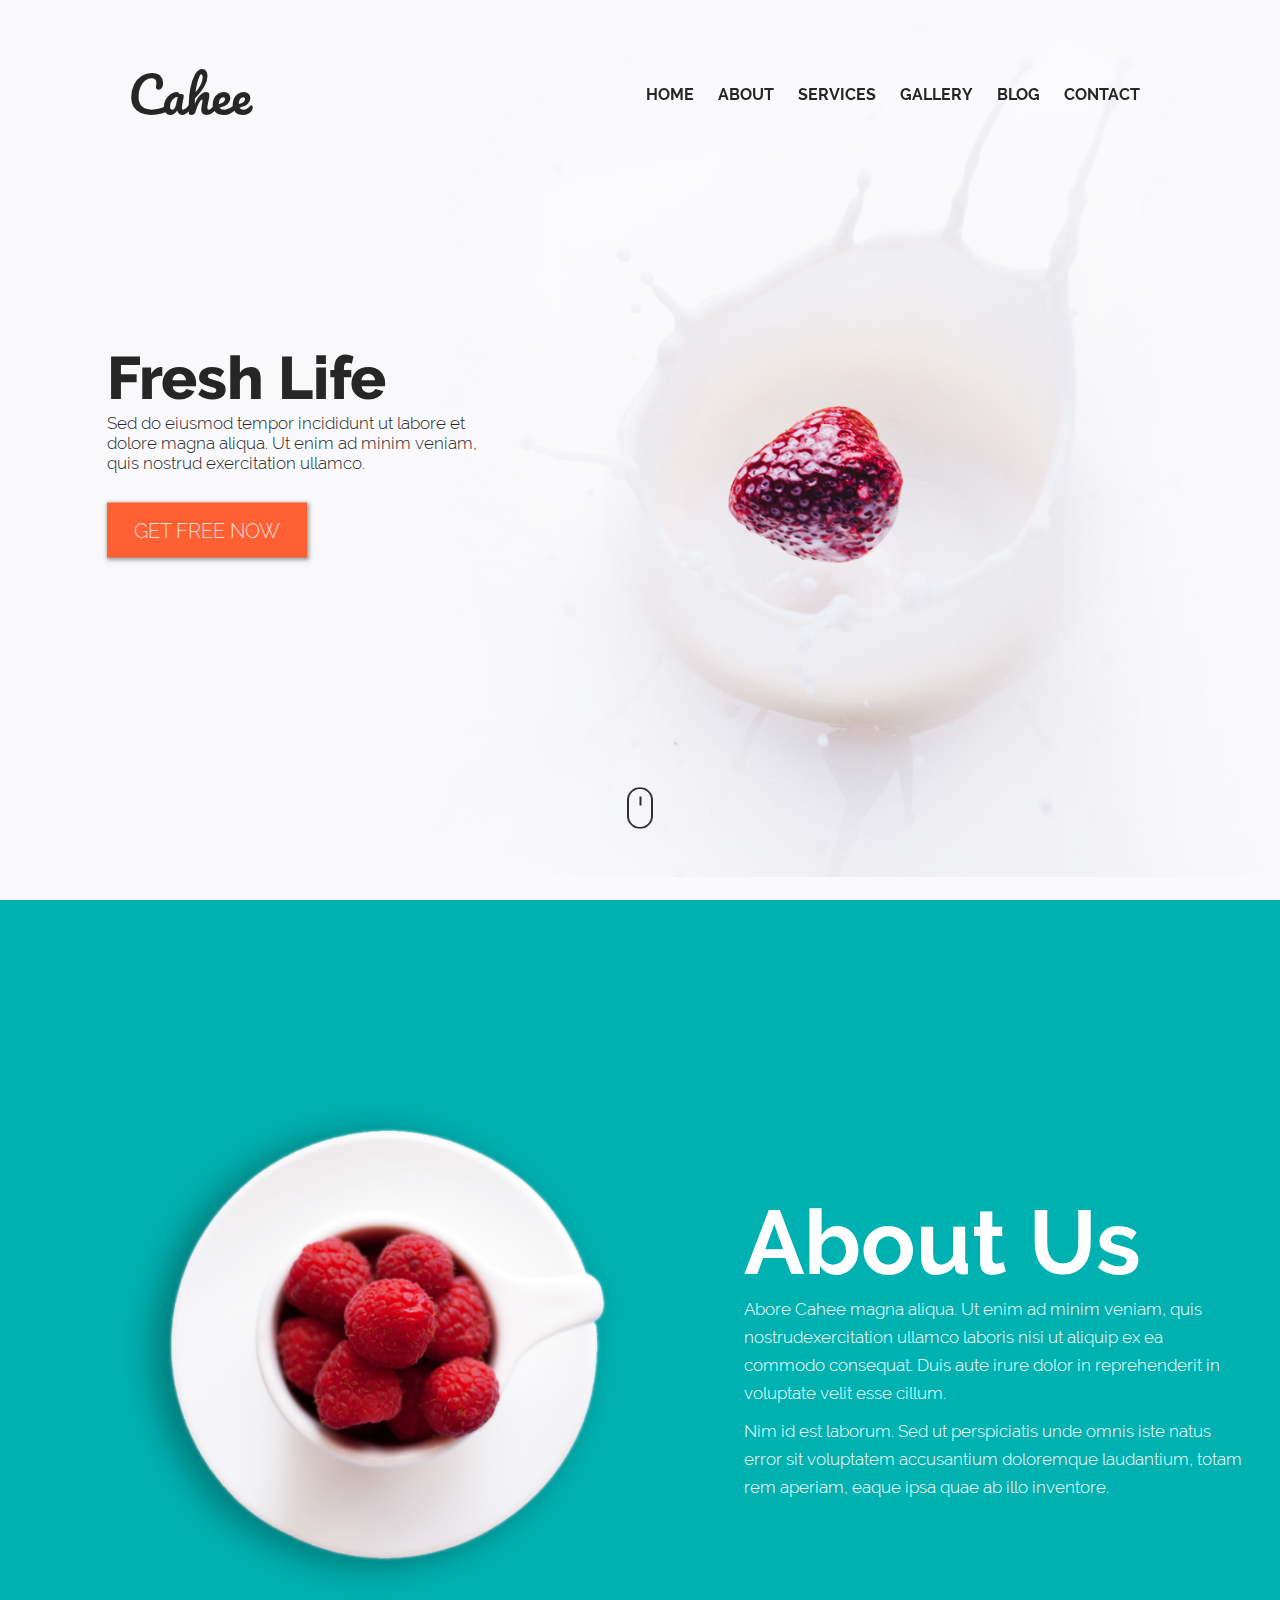
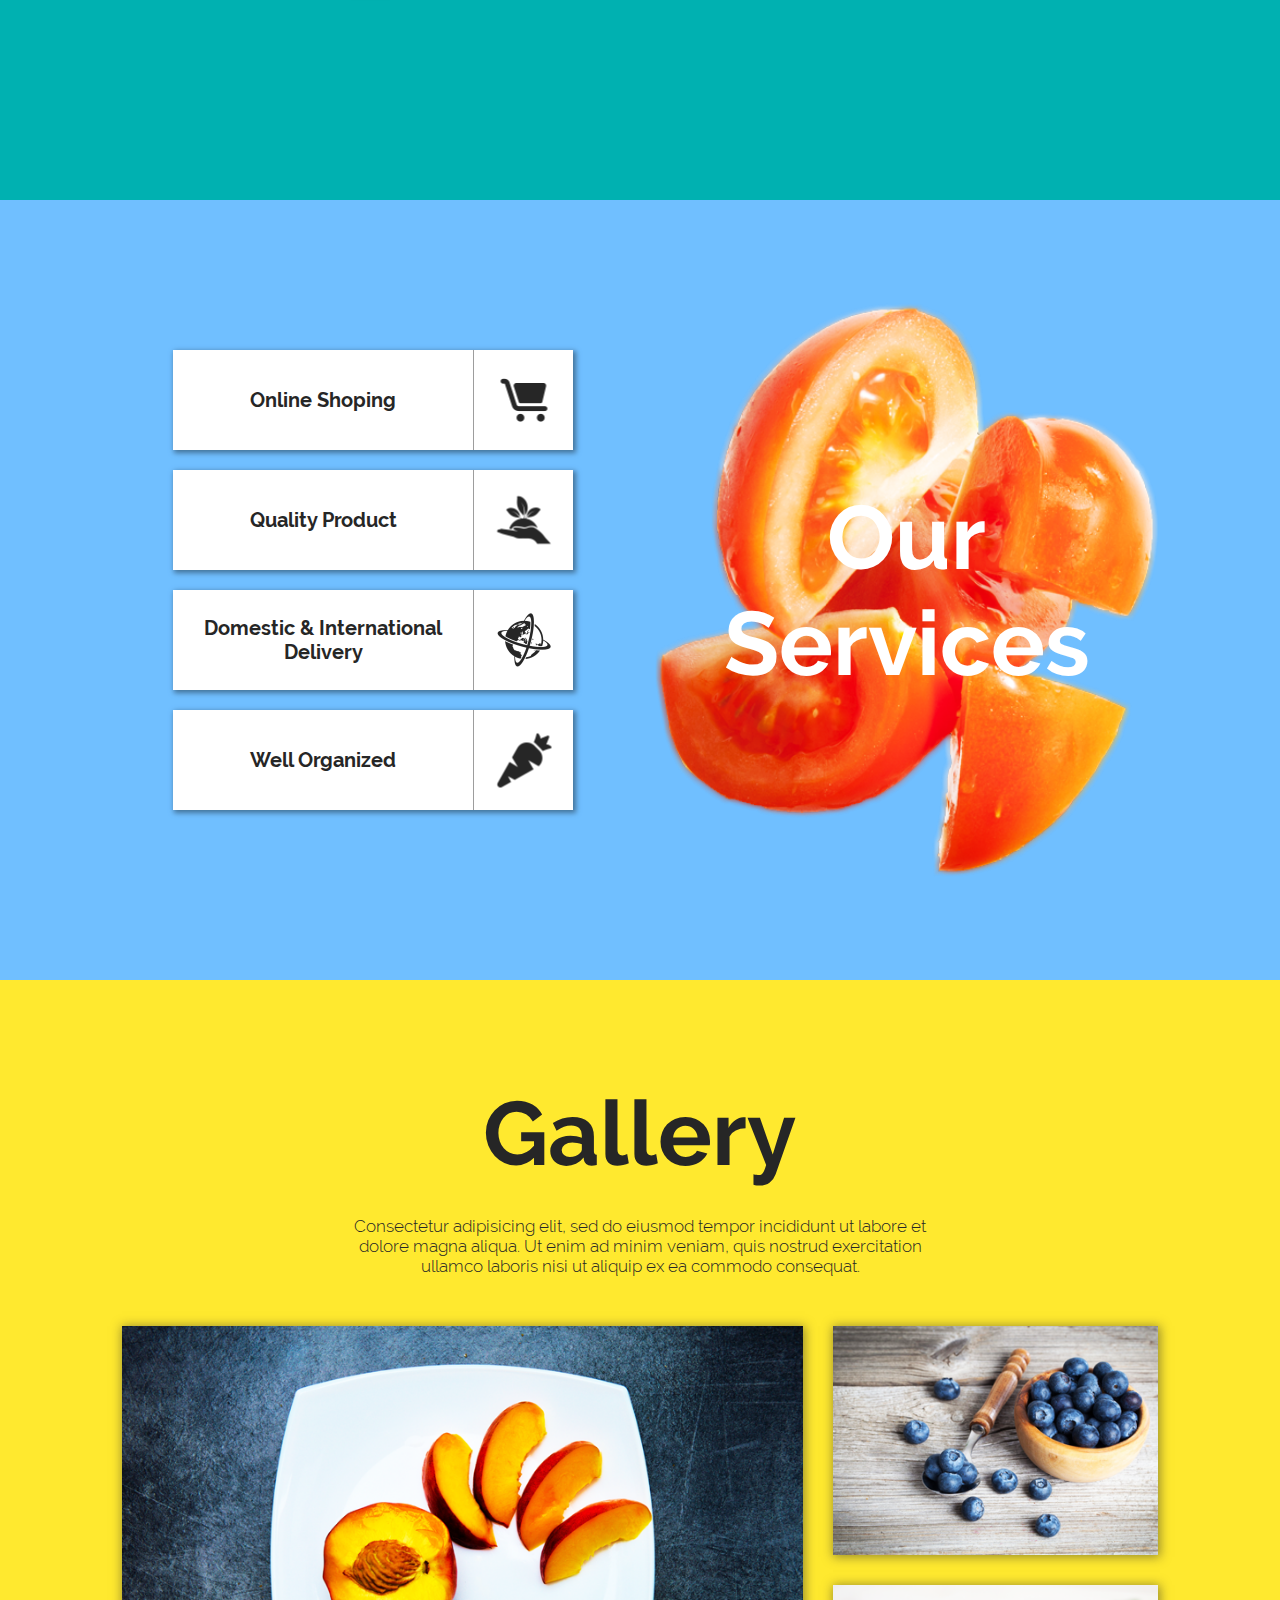
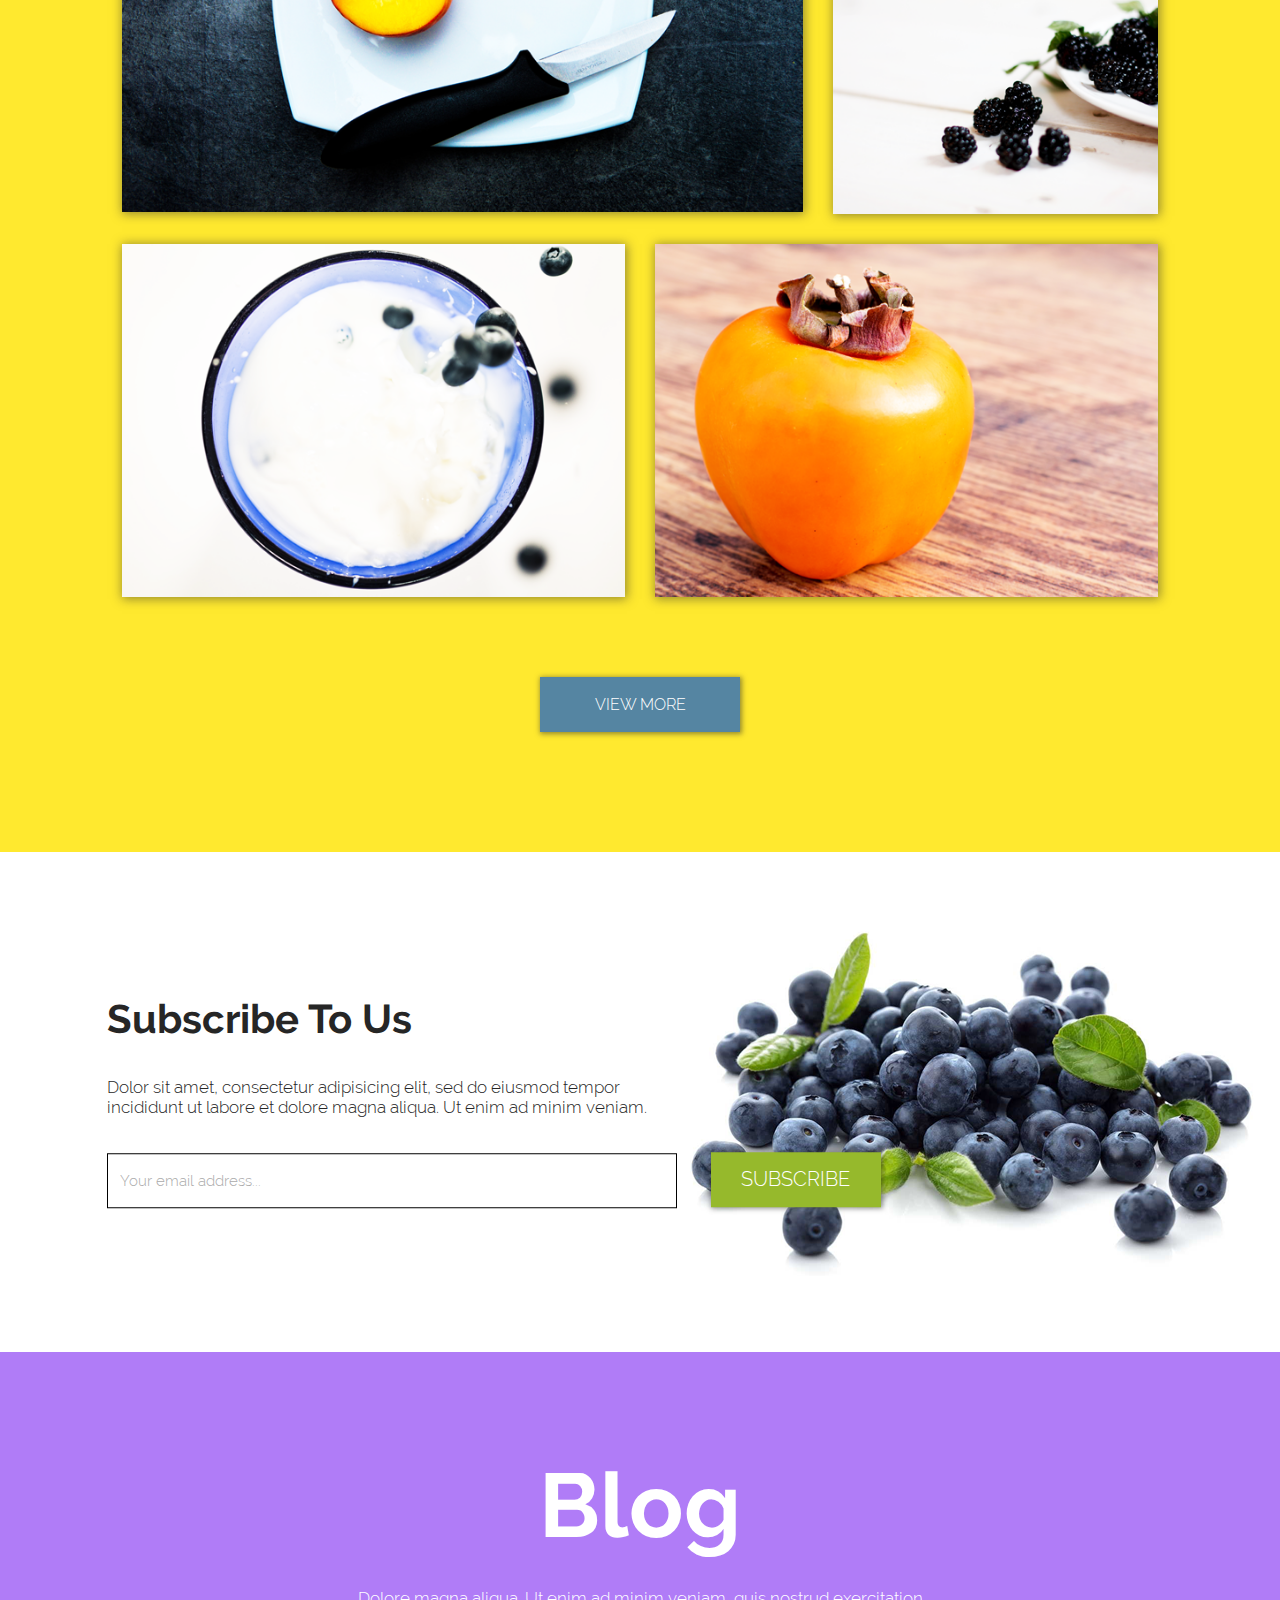
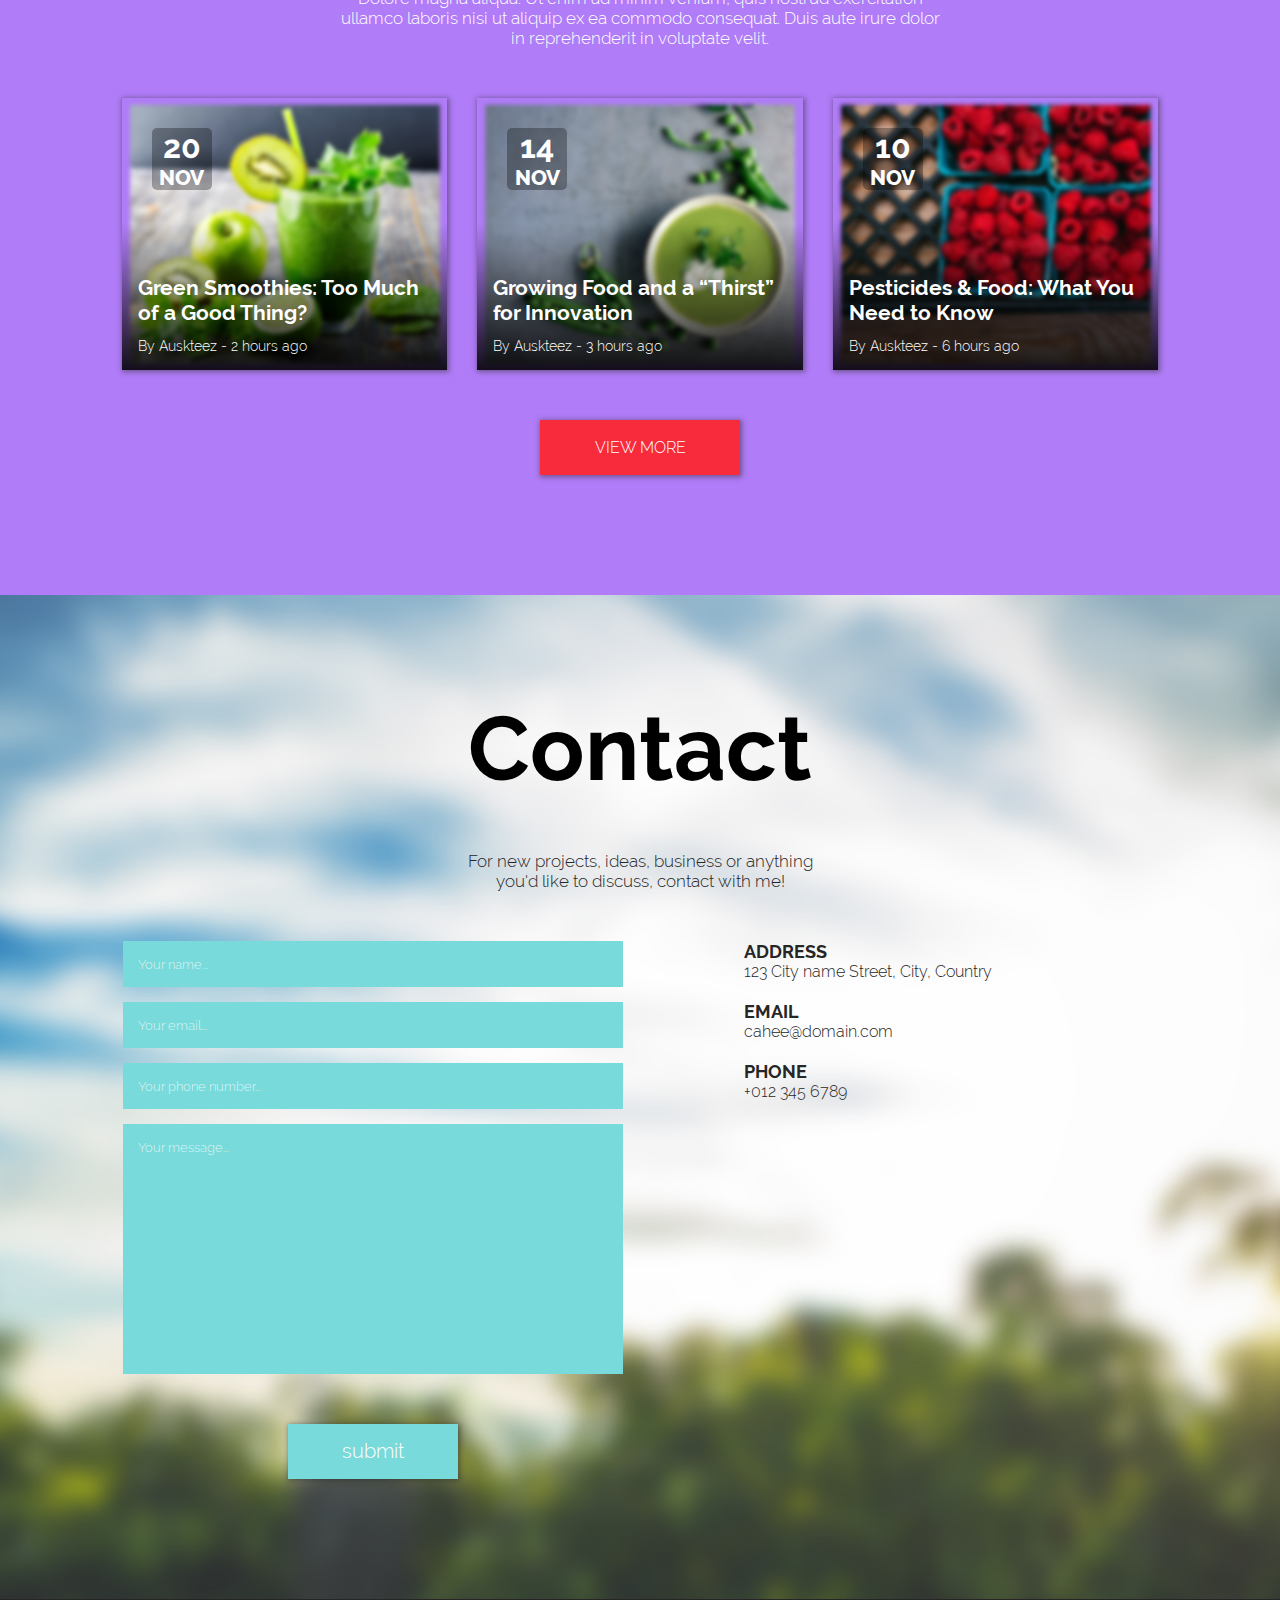
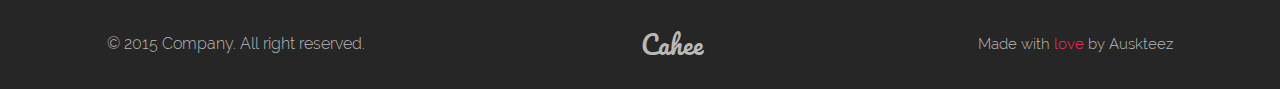
==== commit 53ff45d0: "added mobile navigation(with html structure refactoring) and some fixes" ====
--- a/index.html
+++ b/index.html
@@ -7,20 +7,28 @@
     <title>Weekly WebDev Challenge 2</title>
     <link href="css/bootstrap-grid.min.css" rel="stylesheet">
     <link href="css/style.css" rel="stylesheet">
+    <script src="https://cdnjs.cloudflare.com/ajax/libs/jquery/3.3.1/jquery.min.js"></script>
 </head>
 <body>
     <div class="container-fluid">
         <header class="home" id="home">
-            <nav class="nav">
-                <ul class="navbar">
-                    <li class="navbar__ item navbar__item--left"><a class="navbar__logo" href="#">Cahee</a></li>
-                    <li class="navbar__item navbar__item--right"><a class="navbar__link navbar__link--active" href="#home">HOME</a></li>
-                    <li class="navbar__item"><a class="navbar__link" href="#about">ABOUT</a></li>
-                    <li class="navbar__item"><a class="navbar__link" href="#services">SERVICES</a></li>
-                    <li class="navbar__item"><a class="navbar__link" href="#gallery">GALLERY</a></li>
-                    <li class="navbar__item"><a class="navbar__link" href="#blog">BLOG</a></li>
-                    <li class="navbar__item"><a class="navbar__link" href="#contact">CONTACT</a></li>
-                </ul>
+            <nav class="navigation">
+                <div class="navigation__inner">
+                        <div class="navigation__logo-container"><a class="navigation__logo" href="#home">Cahee</a></div>
+                    <ul class="navigation__list">
+                        <li class="navigation__item"><a class="navigation__link" href="#home">HOME</a></li>
+                        <li class="navigation__item"><a class="navigation__link" href="#about">ABOUT</a></li>
+                        <li class="navigation__item"><a class="navigation__link" href="#services">SERVICES</a></li>
+                        <li class="navigation__item"><a class="navigation__link" href="#gallery">GALLERY</a></li>
+                        <li class="navigation__item"><a class="navigation__link" href="#blog">BLOG</a></li>
+                        <li class="navigation__item"><a class="navigation__link" href="#contact">CONTACT</a></li>
+                    </ul>
+                    <a href="javascript:void(0);" class="navigation__toggle">
+                        <div class="navigation__bar"></div>
+                        <div class="navigation__bar"></div>
+                        <div class="navigation__bar"></div>
+                    </a>
+                </div>
             </nav>
             <div class="home__information">
                 <div class="container-fluid col-md-10 ">
@@ -35,13 +43,12 @@
                     <rect x="12" y="9" style="fill-rule:evenodd;clip-rule:evenodd;fill:#2C2D2D;" width="2" height="9"/>
                 </svg>
             </a>
-        
         </header>
         <section class="about" id="about">
-            <div class="container-fluid col-md-10">
+            <div class="col-md-10 offset-md-1">
                 <div class="row align-items-center">
                     <div class="col-xl-6 ">
-                        <div><img class="about__img" src="../assets/img/about-img.png" alt="" ></div>
+                        <div><img class="about__img" src="assets/img/about-img.png" alt="" ></div>
                     </div>
                     <div class="col-xl-5 offset-xl-1 order-xl-last order-first">
                         <div class="about__information">
@@ -53,10 +60,10 @@
                         </div>
                     </div>
                 </div>
-            </div>
+            </div> 
         </section>
         <section class="services" id="services">
-            <div class="container-fluid col-md-10">
+            <div class="col-md-10 offset-md-1">
                 <div class="row">
                     <div class="col-xl-6 order-xl-first order-last d-flex justify-content-center align-items-center">
                         <div class="services__menu">
@@ -64,25 +71,25 @@
                                 <div class="services__service">
                                     <span class="services__info">Online Shoping</span>
                                 </div>
-                                <div class="services__icon-container"><img class="services__icon" src="../assets/img/icon-shop.png" alt=""></div>
+                                <div class="services__icon-container"><img class="services__icon" src="assets/img/icon-shop.png" alt=""></div>
                             </div>
                             <div class="services__card">
                                 <div class="services__service">
                                     <span class="services__info">Quality Product</span>  
                                 </div>
-                                <div class="services__icon-container"><img class="services__icon" src="../assets/img/icon-product.png" alt=""></div>
+                                <div class="services__icon-container"><img class="services__icon" src="assets/img/icon-product.png" alt=""></div>
                             </div >
                             <div class="services__card">
                                 <div class="services__service">
                                     <span class="services__info">Domestic & International Delivery</span> 
                                 </div>
-                                <div class="services__icon-container"><img class="services__icon" src="../assets/img/icon-delivery.png" alt=""></div>
+                                <div class="services__icon-container"><img class="services__icon" src="assets/img/icon-delivery.png" alt=""></div>
                             </div>
                             <div class="services__card">
                                 <div class="services__service">
                                     <span class="services__info">Well Organized</span> 
                                 </div>
-                                <div class="services__icon-container"><img class="services__icon" src="../assets/img/icon-organized.png" alt=""></div>
+                                <div class="services__icon-container"><img class="services__icon" src="assets/img/icon-organized.png" alt=""></div>
                             </div>
                         </div>
                     </div>
@@ -105,17 +112,17 @@
                  <div class="container col-sm-10">
                     <div class="row">
                         <div class="col-md-8 gallery__item">
-                            <img class="gallery__img gallery__img--right " src="../assets/img/gallery-img1.png" alt="">
+                            <img class="gallery__img gallery__img--right " src="assets/img/gallery-img1.png" alt="">
                         </div>
                         <div class="col-md-4 gallery__item">
-                            <img class="gallery__img gallery__img--left" src="../assets/img/gallery-img2.png" alt="">
-                            <img class="gallery__img gallery__img--left gallery__img--marg" src="../assets/img/gallery-img3.png" alt="">
+                            <img class="gallery__img gallery__img--left" src="assets/img/gallery-img2.png" alt="">
+                            <img class="gallery__img gallery__img--left gallery__img--marg" src="assets/img/gallery-img3.png" alt="">
                         </div>
                         <div class="col-md-6 gallery__item">
-                            <img class="gallery__img gallery__img--right" src="../assets/img/gallery-img4.png" alt="">
+                            <img class="gallery__img gallery__img--right" src="assets/img/gallery-img4.png" alt="">
                         </div>
                         <div class="col-md-6 gallery__item">
-                            <img class="gallery__img gallery__img--left" src="../assets/img/gallery-img5.png" alt="">
+                            <img class="gallery__img gallery__img--left" src="assets/img/gallery-img5.png" alt="">
                         </div>     
                     </div>
                 </div>
@@ -129,7 +136,6 @@
                         Subscribe To Us
                     </div>
                 </div>
-            
                 <div class="container-fluid col-md-10">
                     <div class="subscribe__desc">
                         Dolor sit amet, consectetur adipisicing elit, sed do eiusmod tempor incididunt ut labore et dolore magna aliqua. Ut enim ad minim veniam.
@@ -137,10 +143,10 @@
                 </div>
                 <div class="container-fluid col-md-10">
                     <div class="subscribe__form-container">
-                            <form>
-                                <input class="form__subscribe" placeholder="Your email address..." type=text>
-                                <input class="form__submit form__submit--subscribe" type="submit" value="SUBSCRIBE">
-                            </form>
+                        <form action="post" action="subscribe.php">
+                            <input class="form__subscribe" placeholder="Your email address..." type=text>
+                            <input class="form__submit form__submit--subscribe" type="submit" value="SUBSCRIBE">
+                        </form>
                     </div>
                 </div>
             </div>
@@ -148,14 +154,14 @@
         <section class="blog" id="blog">
             <h2 class="blog__title">Blog</h2>
             <div class="blog__desc">
-                    Dolore magna aliqua. Ut enim ad minim veniam, quis nostrud exercitation ullamco laboris nisi ut aliquip ex ea commodo consequat. Duis aute irure dolor in reprehenderit in voluptate velit.
+                Dolore magna aliqua. Ut enim ad minim veniam, quis nostrud exercitation ullamco laboris nisi ut aliquip ex ea commodo consequat. Duis aute irure dolor in reprehenderit in voluptate velit.
             </div>
             <div class="blog__images">
                 <div class="container col-md-10">
-                    <div class="row align-items-center">
+                    <div class="row">
                         <div class="col-xl-4">
                             <div class="picture">
-                                <img src="../assets/img/blog1.png" alt="">
+                                <img src="assets/img/blog1.png" alt="">
                                 <div class="picture__overlay">
                                     <div class="picture__tile">
                                         <span class="picture__date">20</span>
@@ -172,7 +178,7 @@
                         </div>
                         <div class="col-xl-4">
                             <div class="picture">
-                                <img src="../assets/img/blog2.png" alt="">
+                                <img src="assets/img/blog2.png" alt="">
                                 <div class="picture__overlay">
                                     <div class="picture__tile">
                                         <span class="picture__date">14</span>
@@ -189,7 +195,7 @@
                         </div>
                         <div class="col-xl-4">
                             <div class="picture">
-                                <img src="../assets/img/blog3.png" alt="">
+                                <img src="assets/img/blog3.png" alt="">
                                 <div class="picture__overlay">
                                     <div class="picture__tile">
                                         <span class="picture__date">10</span>
@@ -215,10 +221,10 @@
                 For new projects, ideas, business or anything
                 you'd like to discuss, contact with me!
             </div>
-            <div class="container-fluid col-xl-10">
+            <div class="col-xl-10 offset-xl-1">
                 <div class="row">
                     <div class="col-xl-6">
-                    <form >
+                    <form method="POST" action="contact.php">
                         <label class="form__label">
                             <input class="form__input" placeholder="Your name..." type="text">
                             <span class="form__focus"></span>
@@ -265,5 +271,6 @@
                 </div>
         </footer>
     </div>
+    <script src="js/main.js"></script>
 </body>
 </html>--- a/css/style.css
+++ b/css/style.css
@@ -1,8 +1,10 @@
+*, *:before, *:after {
+  -webkit-box-sizing: border-box;
+          box-sizing: border-box; }
+
 * {
   color: #262626;
   font-family: 'Raleway', sans-serif;
-  -webkit-box-sizing: border-box;
-          box-sizing: border-box;
   margin: 0;
   padding: 0; }
 
@@ -15,7 +17,8 @@
   height: auto; }
 
 body {
-  overflow-x: hidden; }
+  overflow-x: hidden;
+  position: relative; }
 
 @font-face {
   src: url("../fonts/Pacifico/Pacifico-Regular.ttf");
@@ -38,7 +41,8 @@
 .home {
   background-image: url("../assets/img/header-bg.jpg");
   background-position: center center;
-  background-size: contain;
+  -webkit-background-size: contain;
+          background-size: contain;
   min-height: 100vh;
   background-repeat: no-repeat;
   background-color: #faf9fb;
@@ -53,18 +57,25 @@
   .home__title {
     font-size: 60px;
     font-weight: 900;
-    display: block; }
+    display: block;
+    text-align: center; }
   .home__description {
-    width: 370px;
+    margin-left: auto;
+    margin-right: auto;
+    text-align: center;
+    width: 80%;
     font-size: 17px;
-    display: block; }
+    display: block;
+    background-color: rgba(239, 239, 244, 0.5); }
   .home__btn {
+    margin-left: auto;
+    margin-right: auto;
+    margin-top: 50px;
     display: block;
     width: 200px;
     height: 55px;
     font-size: 20px;
     outline: none;
-    margin-top: 30px;
     background-color: #ff6033;
     border: none;
     color: #ffdcd6;
@@ -80,33 +91,77 @@
               transform: scale(1.1);
       background-color: #ee5022; }
 
-.nav {
-  padding: 50px 10% 0; }
-
-.navbar {
-  margin: 0;
-  padding: 0;
-  list-style-type: none;
-  display: -webkit-box;
-  display: -ms-flexbox;
-  display: flex;
-  -ms-flex-item-align: start;
-      align-self: flex-start;
-  overflow: hidden;
-  margin: auto; }
-  .navbar__item {
-    margin-right: 20px;
+.navigation {
+  padding: 0 10px;
+  -webkit-transition: all .25s linear;
+  -o-transition: all .25s linear;
+  transition: all .25s linear;
+  position: fixed;
+  top: 0;
+  left: 0;
+  right: 0;
+  height: 63px;
+  z-index: 50; }
+  .navigation--sticky {
+    -webkit-box-shadow: 0px 1px 5px 1px #323232;
+            box-shadow: 0px 1px 5px 1px #323232;
+    padding-top: 0;
+    background-color: rgba(255, 255, 255, 0.8); }
+  .navigation--mobile {
+    height: 100vh;
+    background-color: rgba(255, 255, 255, 0.8); }
+    .navigation--mobile .navigation__inner {
+      display: -webkit-box;
+      display: -webkit-flex;
+      display: -ms-flexbox;
+      display: flex;
+      -webkit-box-pack: justify;
+      -webkit-justify-content: space-between;
+          -ms-flex-pack: justify;
+              justify-content: space-between; }
+    .navigation--mobile .navigation__list {
+      -webkit-box-orient: vertical;
+      -webkit-box-direction: normal;
+      -webkit-flex-direction: column;
+          -ms-flex-direction: column;
+              flex-direction: column;
+      position: absolute;
+      top: 50%;
+      left: 50%;
+      -webkit-transform: translate(-50%, -50%);
+          -ms-transform: translate(-50%, -50%);
+              transform: translate(-50%, -50%); }
+      .navigation--mobile .navigation__list .navigation__item {
+        display: block; }
+        .navigation--mobile .navigation__list .navigation__item .navigation__link {
+          font-size: 36px; }
+  .navigation__inner {
     display: -webkit-box;
+    display: -webkit-flex;
     display: -ms-flexbox;
     display: flex;
-    -ms-flex-item-align: center;
-        align-self: center; }
-    .navbar__item--left {
-      -ms-flex-item-align: start;
-          align-self: flex-start; }
-    .navbar__item--right {
-      margin-left: auto; }
-  .navbar__link {
+    -webkit-box-align: center;
+    -webkit-align-items: center;
+        -ms-flex-align: center;
+            align-items: center;
+    width: 100%; }
+  .navigation__list {
+    margin: 0;
+    padding: 0;
+    list-style-type: none;
+    display: -webkit-box;
+    display: -webkit-flex;
+    display: -ms-flexbox;
+    display: flex;
+    overflow: hidden;
+    margin-left: auto; }
+  .navigation__item {
+    padding: 0 10px;
+    display: none;
+    -webkit-align-self: center;
+        -ms-flex-item-align: center;
+            align-self: center; }
+  .navigation__link {
     display: block;
     text-decoration: none;
     font-size: 16px;
@@ -117,15 +172,70 @@
     -webkit-transition: all .3s ease;
     -o-transition: all .3s ease;
     transition: all .3s ease; }
-  .navbar__logo {
+    .navigation__link:hover, .navigation__link--active {
+      border-top: 3px solid #ff6033; }
+  .navigation__toggle {
+    width: 36px;
+    height: 36px;
+    display: -webkit-box;
+    display: -webkit-flex;
+    display: -ms-flexbox;
+    display: flex;
+    -webkit-box-orient: vertical;
+    -webkit-box-direction: normal;
+    -webkit-flex-direction: column;
+        -ms-flex-direction: column;
+            flex-direction: column;
+    -webkit-justify-content: space-around;
+        -ms-flex-pack: distribute;
+            justify-content: space-around;
+    -webkit-box-align: center;
+    -webkit-align-items: center;
+        -ms-flex-align: center;
+            align-items: center;
+    cursor: pointer; }
+    .navigation__toggle:not(.navigation__toggle--active):hover .navigation__bar:nth-child(odd) {
+      -webkit-transform: scaleX(0.9);
+          -ms-transform: scaleX(0.9);
+              transform: scaleX(0.9); }
+    .navigation__toggle:not(.navigation__toggle--active):hover .navigation__bar:nth-child(even) {
+      -webkit-transform: scaleX(0.6);
+          -ms-transform: scaleX(0.6);
+              transform: scaleX(0.6); }
+    .navigation__toggle--active {
+      -webkit-transition: all .3s ease;
+      -o-transition: all .3s ease;
+      transition: all .3s ease; }
+      .navigation__toggle--active .navigation__bar:first-child {
+        -webkit-transform: translateY(12px) rotate(-135deg);
+            -ms-transform: translateY(12px) rotate(-135deg);
+                transform: translateY(12px) rotate(-135deg); }
+      .navigation__toggle--active .navigation__bar:nth-child(2) {
+        -webkit-transform: scaleX(0);
+            -ms-transform: scaleX(0);
+                transform: scaleX(0); }
+      .navigation__toggle--active .navigation__bar:last-child {
+        -webkit-transform: translateY(-12px) rotate(135deg);
+            -ms-transform: translateY(-12px) rotate(135deg);
+                transform: translateY(-12px) rotate(135deg); }
+      .navigation__toggle--active:hover {
+        -webkit-transform: scale(1.05);
+            -ms-transform: scale(1.05);
+                transform: scale(1.05); }
+  .navigation__bar {
+    width: 36px;
+    height: 6px;
+    -webkit-border-radius: 5px;
+            border-radius: 5px;
+    background-color: #262626;
+    -webkit-transition: all 0.35s cubic-bezier(0.8, 0.5, 0.2, 1.4);
+    -o-transition: all 0.35s cubic-bezier(0.8, 0.5, 0.2, 1.4);
+    transition: all 0.35s cubic-bezier(0.8, 0.5, 0.2, 1.4); }
+  .navigation__logo {
     font-family: 'Pacifico', cursive;
-    font-size: 50px;
+    font-size: 36px;
     font-weight: normal;
     text-decoration: none; }
-
-.navbar__link:hover,
-.navbar__link--active {
-  border-top: 3px solid #ff6033; }
 
 .mouse-icon {
   position: absolute;
@@ -186,33 +296,43 @@
   min-height: 100vh;
   padding: 100px 0;
   display: -webkit-box;
+  display: -webkit-flex;
   display: -ms-flexbox;
   display: flex;
   -webkit-box-align: center;
+  -webkit-align-items: center;
       -ms-flex-align: center;
           align-items: center; }
   .about__title {
     color: white;
-    font-size: 90px;
-    font-weight: 700; }
+    font-size: 60px;
+    font-weight: 700;
+    display: inline-block;
+    margin-bottom: 30px; }
   .about__img {
     margin: auto; }
   .about__information {
-    margin: auto; }
+    text-align: center;
+    margin-left: auto;
+    margin-right: auto; }
   .about__paragraph {
     color: white;
     font-size: 17px;
     line-height: 28px;
-    width: 500px;
-    margin-bottom: 10px; }
+    margin-bottom: 10px;
+    width: 95%;
+    margin-left: auto;
+    margin-right: auto; }
 
 .services {
   background-color: #70bfff;
   padding: 100px 0;
   display: -webkit-box;
+  display: -webkit-flex;
   display: -ms-flexbox;
   display: flex;
   -webkit-box-align: center;
+  -webkit-align-items: center;
       -ms-flex-align: center;
           align-items: center; }
   .services__card {
@@ -223,6 +343,7 @@
     -webkit-box-shadow: 2px 2px 5px 1px #44739a;
             box-shadow: 2px 2px 5px 1px #44739a;
     display: -webkit-box;
+    display: -webkit-flex;
     display: -ms-flexbox;
     display: flex;
     -webkit-transition: all .2s linear;
@@ -236,25 +357,30 @@
     background-image: url("../assets/img/services.png");
     background-position: center center;
     background-repeat: no-repeat;
-    background-size: contain;
+    -webkit-background-size: contain;
+            background-size: contain;
     display: -webkit-box;
+    display: -webkit-flex;
     display: -ms-flexbox;
     display: flex;
     -webkit-box-pack: center;
+    -webkit-justify-content: center;
         -ms-flex-pack: center;
             justify-content: center;
     -webkit-box-align: center;
+    -webkit-align-items: center;
         -ms-flex-align: center;
             align-items: center;
     max-width: 100%;
-    height: 580px;
+    height: 50vh;
     text-align: center; }
   .services__text {
-    font-size: 90px;
+    font-size: 60px;
     color: white;
     font-weight: bold; }
   .services__menu {
-    width: 400px; }
+    width: 90%;
+    margin-top: 30px; }
   .services__service {
     font-size: 20px;
     font-weight: 700;
@@ -288,12 +414,12 @@
   background-color: #ffe92f;
   padding: 100px 0 120px; }
   .gallery__title {
-    font-size: 90px;
+    font-size: 60px;
     text-align: center;
     padding-bottom: 30px; }
   .gallery__desc {
     font-size: 17px;
-    width: 600px;
+    width: 90%;
     margin: auto;
     text-align: center;
     padding-bottom: 50px; }
@@ -366,25 +492,34 @@
     top: 50%;
     -webkit-transform: translate(0, -50%);
         -ms-transform: translate(0, -50%);
-            transform: translate(0, -50%); }
+            transform: translate(0, -50%);
+    text-align: center; }
   .subscribe__title {
     font-size: 40px;
     font-weight: bold;
-    margin-bottom: 35px; }
+    margin-bottom: 35px;
+    background-color: rgba(239, 239, 244, 0.6);
+    display: inline-block; }
   .subscribe__desc {
     font-size: 17px;
-    width: 550px;
-    margin-bottom: 35px; }
+    width: 95%;
+    margin-bottom: 35px;
+    background-color: rgba(239, 239, 244, 0.6);
+    display: inline-block; }
 
 .form__subscribe {
-  width: 570px;
+  width: 90%;
   padding: 12px;
   height: 55px;
   font-size: 15px;
   background-color: rgba(255, 255, 255, 0.5);
   border: 1px solid black;
-  margin-right: 30px; }
+  margin-left: auto;
+  margin-right: auto;
+  margin-bottom: 30px; }
   .form__subscribe::-webkit-input-placeholder {
+    color: #aaaaaa; }
+  .form__subscribe::-moz-placeholder {
     color: #aaaaaa; }
   .form__subscribe:-ms-input-placeholder {
     color: #aaaaaa; }
@@ -444,6 +579,8 @@
     width: 5px; }
   .form__input::-webkit-input-placeholder {
     color: #ddf3f4; }
+  .form__input::-moz-placeholder {
+    color: #ddf3f4; }
   .form__input:-ms-input-placeholder {
     color: #ddf3f4; }
   .form__input::-ms-input-placeholder {
@@ -454,7 +591,7 @@
 .form__label {
   position: relative;
   display: block;
-  width: 500px;
+  width: 95%;
   margin: auto; }
   .form__label .form__focus {
     position: absolute;
@@ -486,6 +623,8 @@
     width: 5px; }
   .form__message::-webkit-input-placeholder {
     color: #ddf3f4; }
+  .form__message::-moz-placeholder {
+    color: #ddf3f4; }
   .form__message:-ms-input-placeholder {
     color: #ddf3f4; }
   .form__message::-ms-input-placeholder {
@@ -506,7 +645,7 @@
   padding: 100px 0;
   padding-bottom: 120px; }
   .blog__title {
-    font-size: 90px;
+    font-size: 60px;
     text-align: center;
     margin-bottom: 30px;
     color: white; }
@@ -515,7 +654,7 @@
     text-align: center;
     color: white;
     margin: auto;
-    width: 600px; }
+    width: 90%; }
   .blog__images {
     margin: 50px auto; }
 
@@ -525,7 +664,9 @@
           box-shadow: 1px 1px 5px 1px rgba(44, 43, 43, 0.5);
   max-width: 370px;
   max-height: 310px;
-  margin: auto; }
+  margin-left: auto;
+  margin-right: auto;
+  margin-bottom: 30px; }
   .picture img {
     -webkit-filter: blur(2px);
             filter: blur(2px);
@@ -560,7 +701,8 @@
     width: 60px;
     background-color: rgba(0, 0, 0, 0.3);
     text-align: center;
-    border-radius: 5px;
+    -webkit-border-radius: 5px;
+            border-radius: 5px;
     position: absolute;
     left: 30px;
     top: 30px; }
@@ -592,20 +734,24 @@
   background-image: url("../assets/img/contact.jpg");
   background-position: center center;
   background-repeat: no-repeat;
-  background-size: cover;
+  -webkit-background-size: cover;
+          background-size: cover;
   min-height: 866px;
   padding: 100px 0 120px 0; }
   .contact__title {
     color: black;
-    font-size: 90px;
+    font-size: 60px;
     font-weight: bold;
     text-align: center;
     margin-bottom: 50px; }
   .contact__desc {
     font-size: 17px;
     margin: 0 auto 50px;
-    width: 350px;
+    width: 95%;
     text-align: center; }
+  .contact__infos {
+    text-align: center;
+    margin-top: 50px; }
   .contact__info {
     font-size: 18px;
     font-weight: bold; }
@@ -615,7 +761,8 @@
 .footer {
   min-height: 90px;
   background-color: #262626;
-  line-height: 90px; }
+  line-height: 40px;
+  padding: 15px 0; }
   .footer__copy {
     color: #b9b9b9;
     font-size: 16px; }
@@ -631,80 +778,96 @@
     .footer__who--red {
       color: #ff2b58; }
 
-@media only screen and (max-width: 1199px) {
+@media (min-width: 576px) {
+  .form__label {
+    width: 500px; }
+  .contact__desc {
+    width: 350px; }
+  .home__description {
+    width: 370px; }
+  .about__paragraph {
+    width: 500px; }
+  .form__subscribe {
+    width: 80%; }
+  .services__title {
+    height: 580px; }
+  .about__title, .services__text, .gallery__title, .blog__title, .contact__title {
+    font-size: 90px; }
+  .navigation__logo {
+    font-size: 50px; }
+  .navigation {
+    height: 88px; } }
+
+@media only screen and (min-width: 768px) {
+  .blog__desc {
+    width: 600px; }
+  .gallery__desc {
+    width: 600px; }
+  .services__menu {
+    width: 80%; }
+  .navigation__toggle {
+    display: none; }
+  .navigation__item {
+    display: block; }
+  .navigation {
+    bottom: auto; }
+  .form__subscribe {
+    width: 60%;
+    margin-right: 30px;
+    margin-left: 0;
+    margin-bottom: 0; }
+  .subscribe__desc {
+    width: 550px;
+    text-align: left; }
+  .subscribe__container {
+    text-align: left; }
+  .home__title {
+    text-align: left; }
+  .home__description {
+    margin-left: 0;
+    margin-right: 0;
+    text-align: left;
+    background-color: transparent; }
+  .home__btn {
+    margin-left: 0;
+    margin-right: 0;
+    margin-top: 30px; } }
+
+@media only screen and (min-width: 992px) {
+  .navigation {
+    padding: 50px 10% 0; }
+    .navigation--sticky {
+      padding-top: 0; }
+  .form__subscribe {
+    width: 570px; }
+  .footer {
+    line-height: 90px;
+    padding: 0; }
+  .subscribe__title {
+    background-color: transparent;
+    display: block; } }
+
+@media only screen and (min-width: 1200px) {
+  .services__menu {
+    width: 400px;
+    margin-top: 0; }
+  .subscribe__desc {
+    background-color: transparent;
+    display: block; }
+  .contact__infos {
+    text-align: left;
+    margin-top: 0; }
+  .picture {
+    margin-bottom: 0; }
+  .about__title {
+    display: inline; }
   .about__information {
-    text-align: center; }
+    text-align: left; }
   .about__paragraph {
-    margin: auto; }
-  .picture {
-    margin-bottom: 30px; }
-  .contact__infos {
-    text-align: center;
-    margin-top: 50px; }
-  .services__menu {
-    width: 80%;
-    margin-top: 30px; }
-  .subscribe__desc {
-    background-color: rgba(239, 239, 244, 0.6);
-    display: inline-block; } }
-
-@media (max-width: 991px) {
-  .form__subscribe {
-    width: 65%; }
-  .footer {
-    line-height: 40px;
-    padding: 15px 0; }
-  .subscribe__title {
-    background-color: rgba(239, 239, 244, 0.6);
-    display: inline-block; } }
-
-@media only screen and (max-width: 767px) {
-  .home__title {
-    text-align: center; }
-  .home__description {
-    margin-left: auto;
-    margin-right: auto;
-    text-align: center; }
-  .home__btn {
-    margin-left: auto;
-    margin-right: auto;
-    margin-top: 40px; }
-  .home__information {
-    text-align: center; }
-  .home__description {
-    background-color: rgba(239, 239, 244, 0.5); }
-  .subscribe__desc {
-    width: 95%;
-    text-align: center; }
-  .subscribe__container {
-    text-align: center; }
-  .gallery__img {
-    margin-left: auto;
-    margin-right: auto; }
-  .gallery__desc {
-    width: 90%; }
-  .blog__desc {
-    width: 90%; }
-  .form__label {
-    width: 80%; }
-  .form__subscribe {
-    width: 80%;
-    margin-right: auto;
-    margin-left: auto;
-    margin-bottom: 30px; } }
-
-@media (max-width: 575px) {
-  .form__label {
-    width: 95%; }
-  .form__subscribe {
-    width: 95%; }
-  .services__menu {
-    width: 90%; }
-  .contact__desc {
-    width: 95%; }
-  .home__description {
-    width: 80%; }
-  .about__paragraph {
-    width: 95%; } }
-
-/*# sourceMappingURL=[data-uri] */
+    margin-left: 0;
+    margin-right: 0; } }
+
+.navigation--mobile {
+  height: 100vh; }
+
+/*# sourceMappingURL=[data-uri] */
